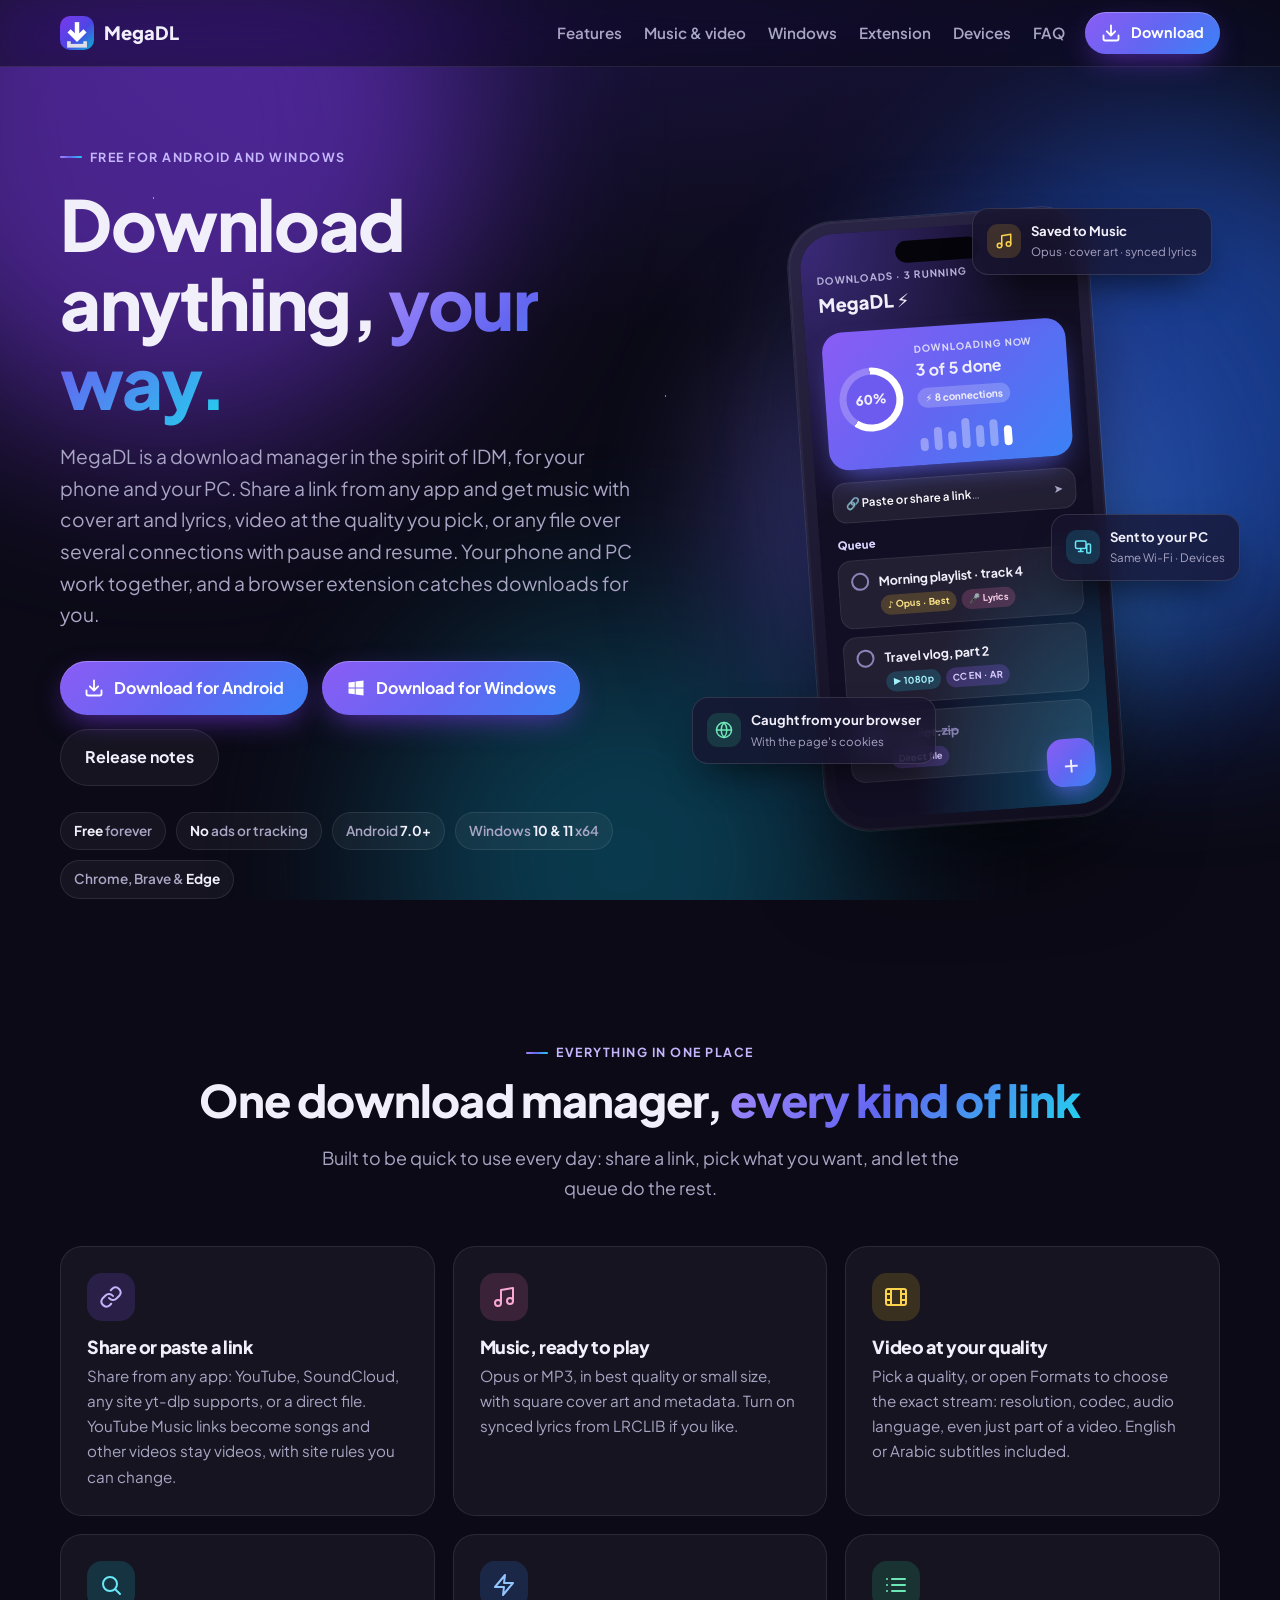
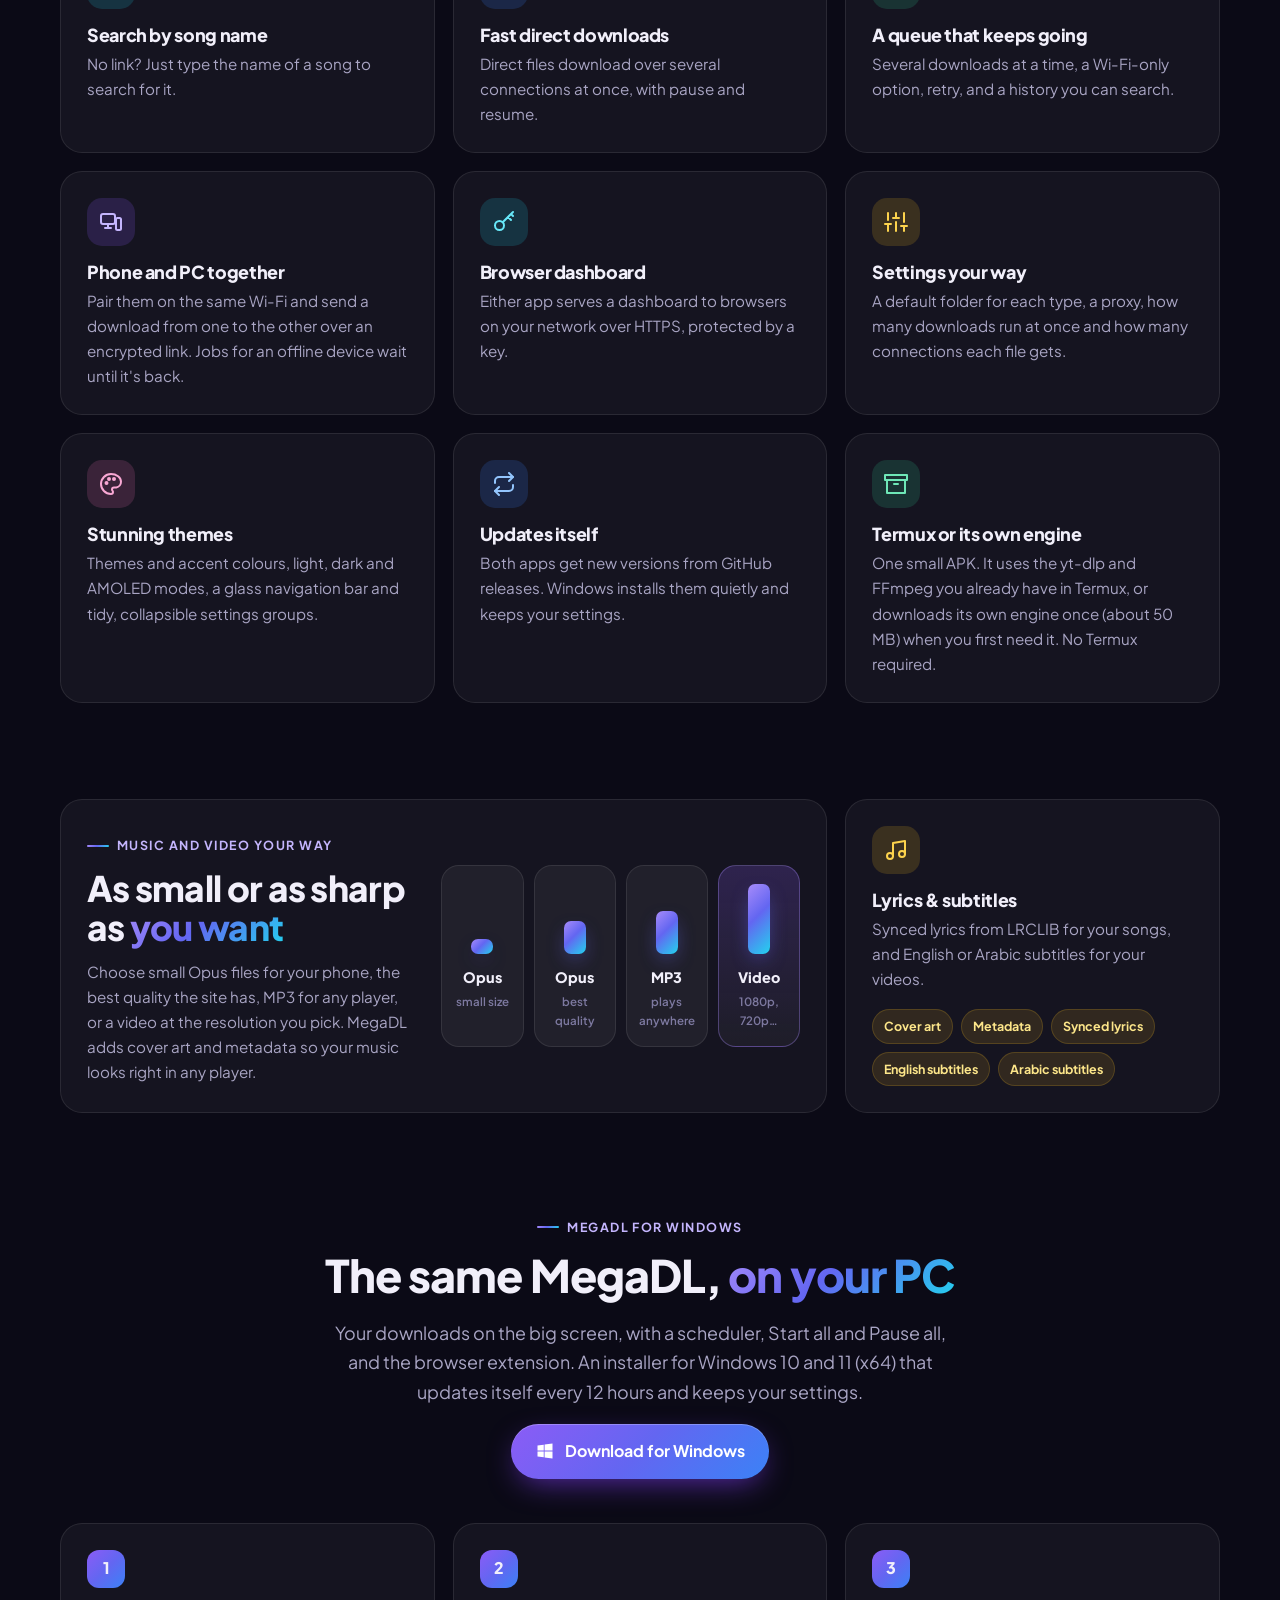
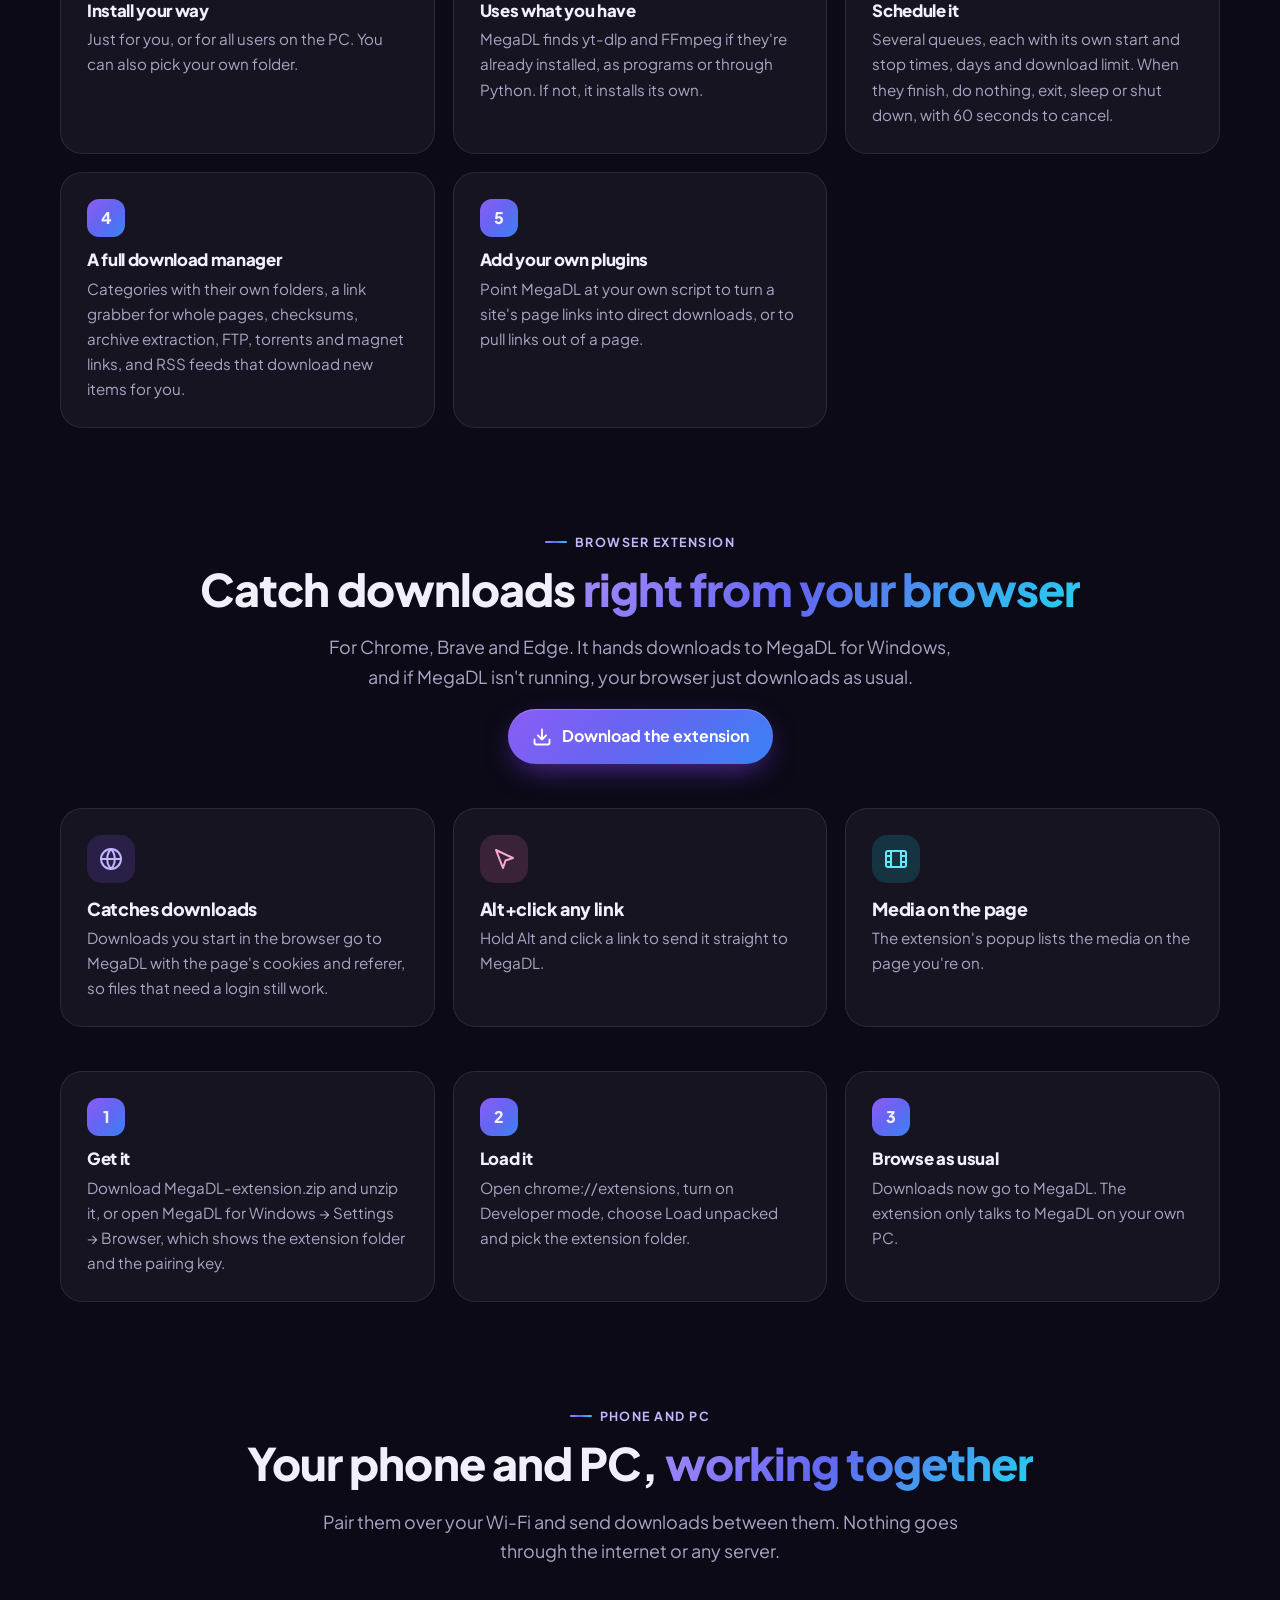
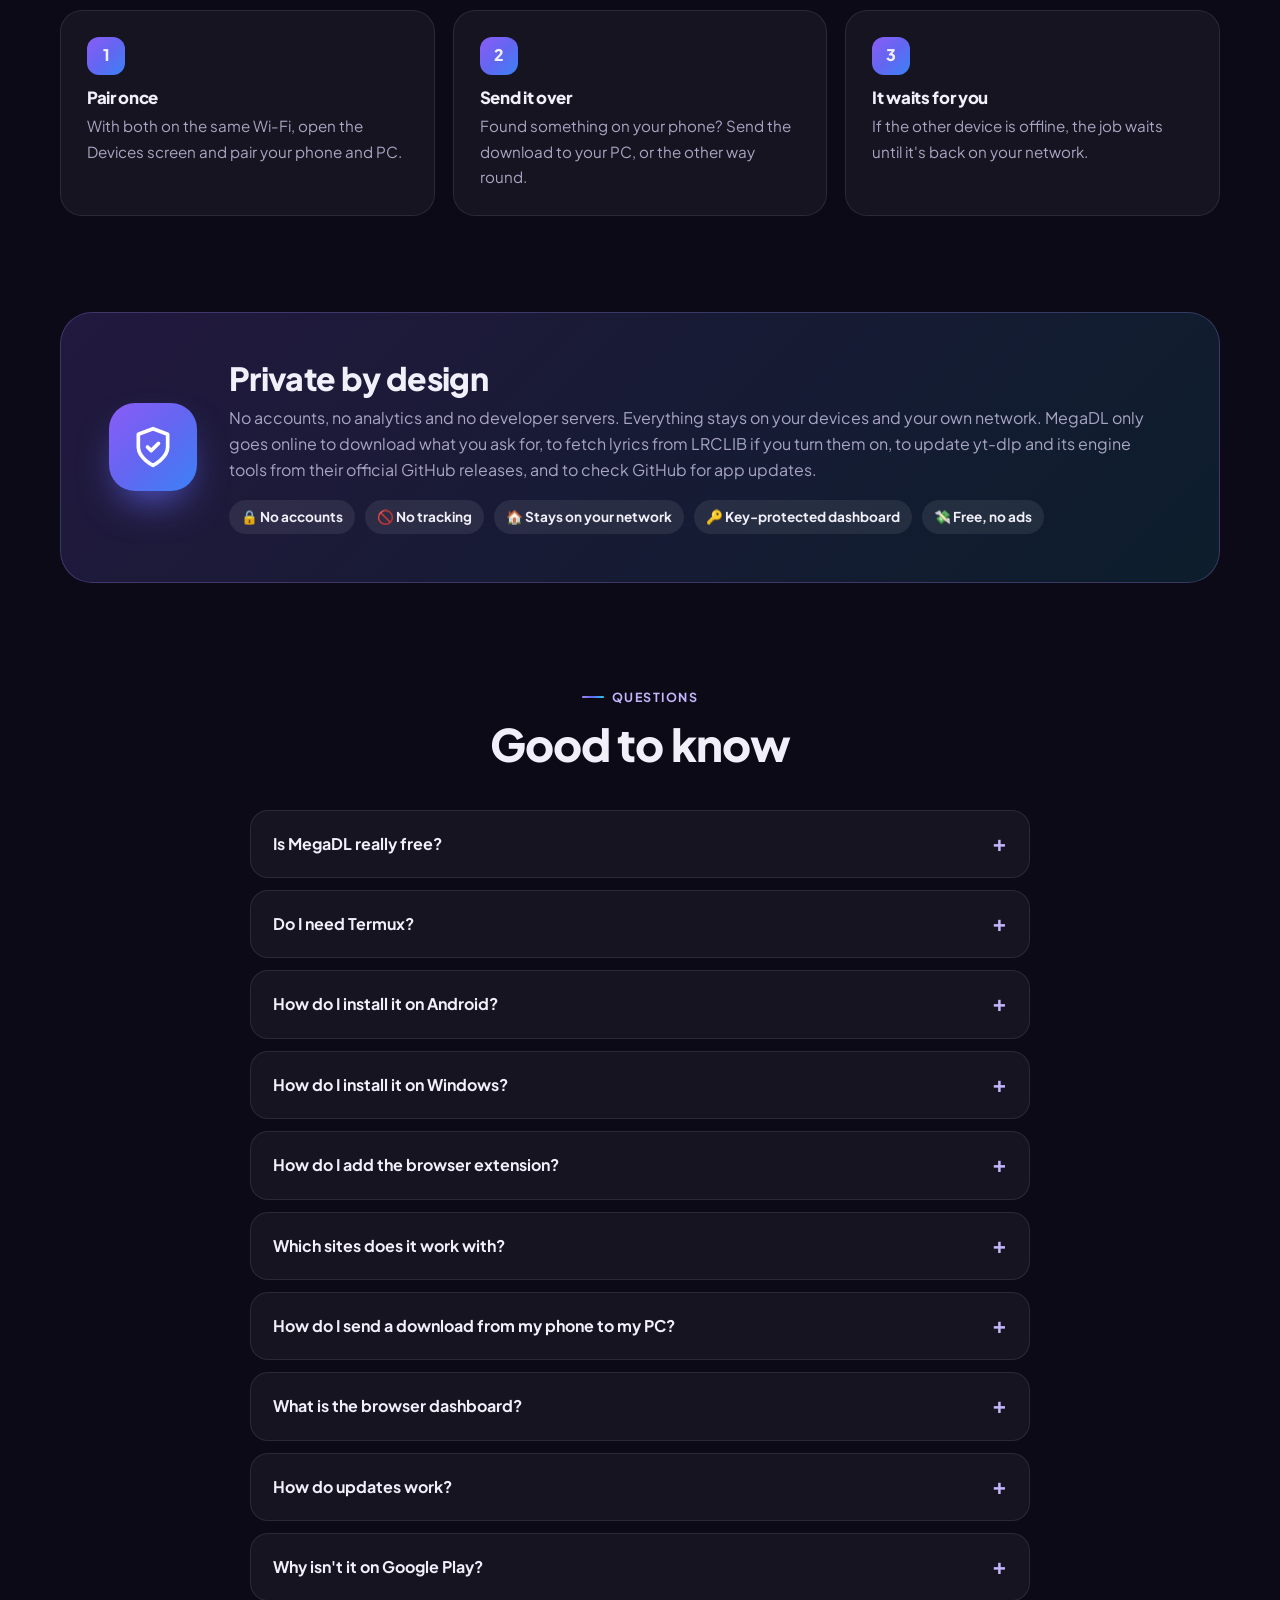
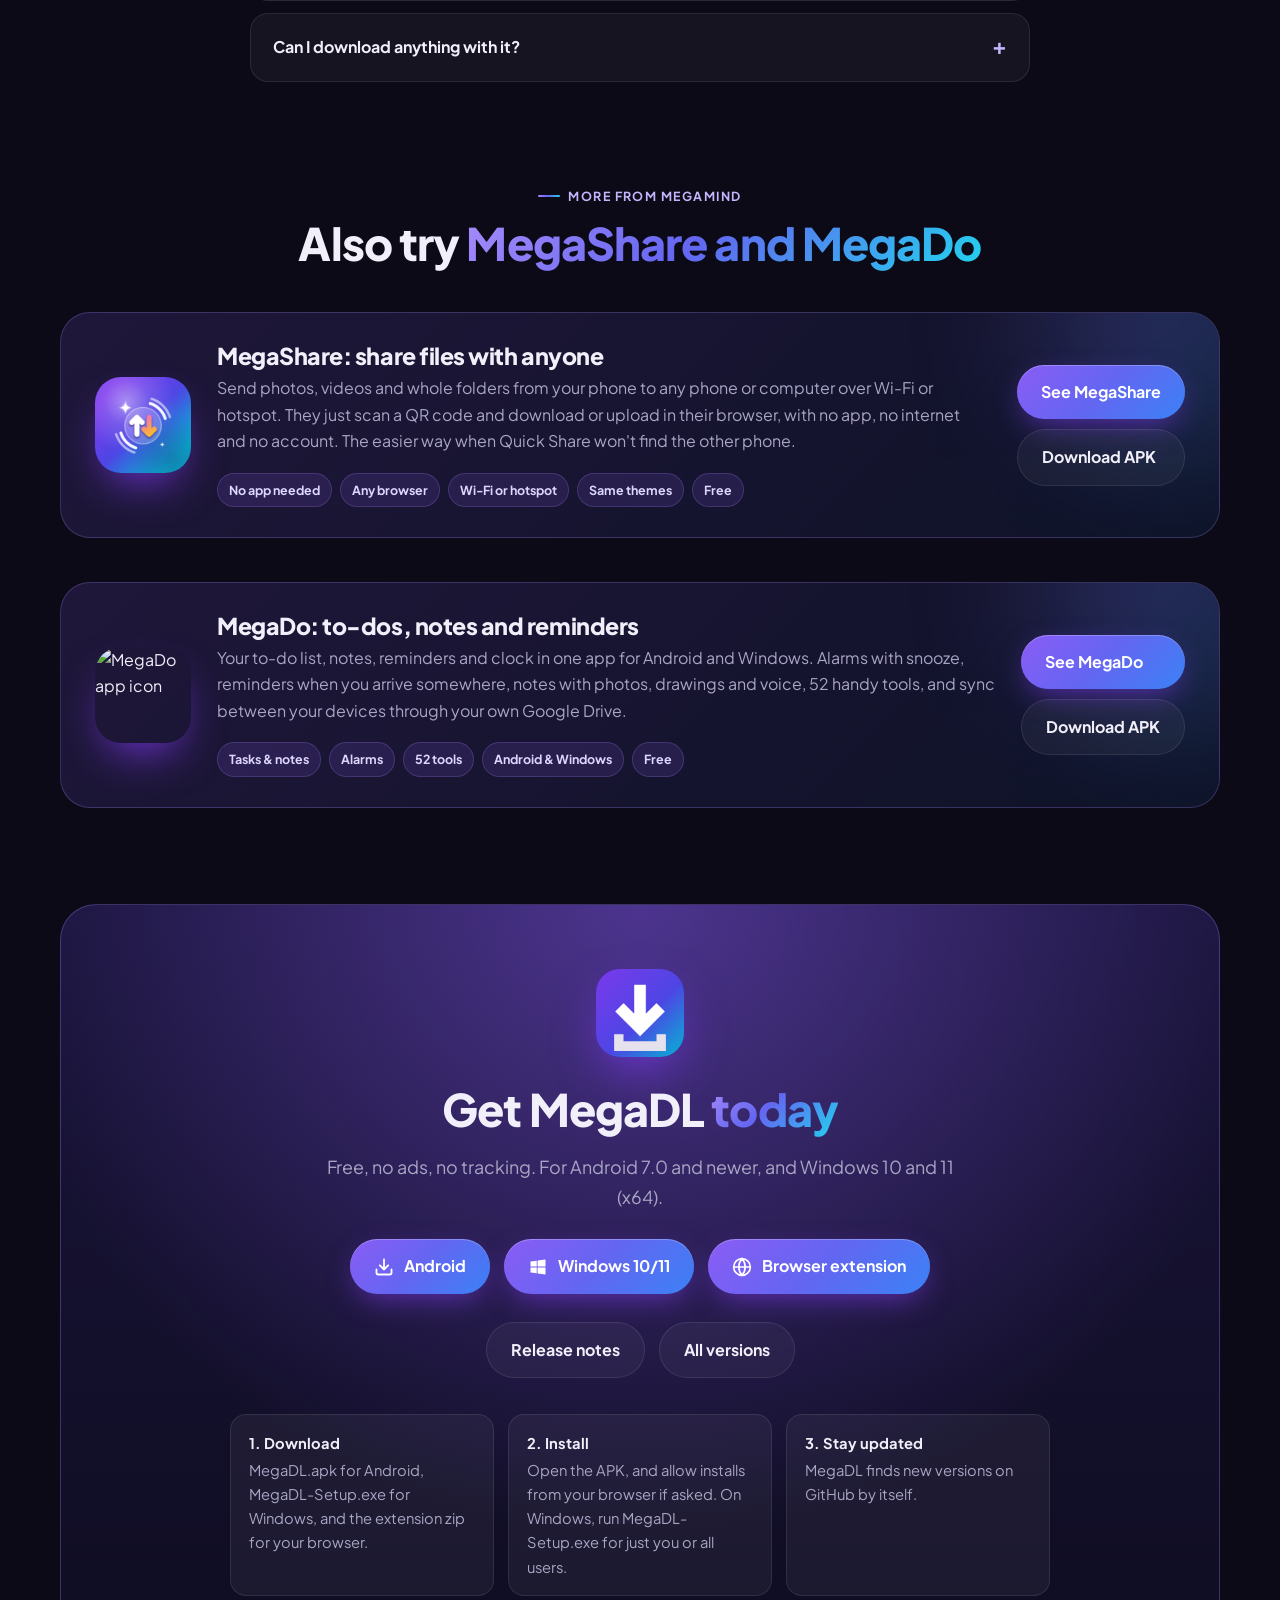
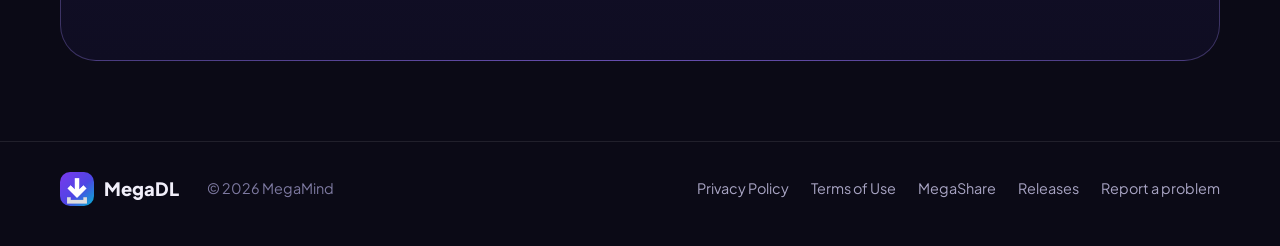
==== index.html @ 3e22478d "Website for MegaDL 1.0.0 Co-Authored-By: Claude Opus 5.5 <noreply@anthropic.com>" ====
<!doctype html>
<html lang="en">
<head>
<meta charset="utf-8">
<meta name="viewport" content="width=device-width, initial-scale=1">
<title>MegaDL: Download manager for Android and Windows, music, video and files (free)</title>
<meta name="description" content="MegaDL is a free IDM-style download manager for Android and Windows. Share or paste a link from YouTube, SoundCloud or any yt-dlp site: music as Opus or MP3 with cover art and synced lyrics, video at the quality you pick with subtitles, and direct files over several connections with pause and resume. Pair your phone and PC, and catch downloads from Chrome, Brave and Edge. Download the APK or the Windows installer.">
<meta name="keywords" content="MegaDL, download manager, IDM for Android, Android download manager, Windows download manager, yt-dlp app, YouTube downloader, SoundCloud downloader, music downloader, Opus, MP3, cover art, synced lyrics, LRCLIB, video downloader, subtitles, pause resume downloads, multi-connection download, browser extension, Chrome download manager, Brave, Edge, Termux, APK download">
<link rel="canonical" href="https://megamind2999.github.io/MegaDLAPK/">
<link rel="icon" href="icon.png">
<link rel="apple-touch-icon" href="icon.png">
<meta name="theme-color" content="#0b0a16">

<meta property="og:type" content="website">
<meta property="og:title" content="MegaDL: download manager for Android and Windows">
<meta property="og:description" content="Free download manager for Android and Windows: music with cover art and lyrics, video at your quality, fast direct files with pause and resume, phone and PC pairing, and a browser extension.">
<meta property="og:url" content="https://megamind2999.github.io/MegaDLAPK/">
<meta property="og:image" content="https://megamind2999.github.io/MegaDLAPK/icon.png">
<meta name="twitter:card" content="summary">

<!-- Lets Google show MegaDL as an app (name, OS, price, download) in search results. -->
<script type="application/ld+json">
{
  "@context": "https://schema.org",
  "@type": "SoftwareApplication",
  "name": "MegaDL",
  "description": "IDM-style download manager for Android and Windows: music as Opus or MP3 with cover art and synced lyrics, video at a chosen quality with subtitles, multi-connection direct downloads with pause and resume, phone and PC pairing on Wi-Fi, and a browser extension for Chrome, Brave and Edge.",
  "applicationCategory": "UtilitiesApplication",
  "operatingSystem": "Android 7.0 or later, Windows 10, Windows 11",
  "url": "https://megamind2999.github.io/MegaDLAPK/",
  "downloadUrl": "https://github.com/MegaMind2999/MegaDLAPK/releases/latest/download/MegaDL.apk",
  "installUrl": "https://github.com/MegaMind2999/MegaDLAPK/releases/latest",
  "image": "https://megamind2999.github.io/MegaDLAPK/icon.png",
  "offers": { "@type": "Offer", "price": "0", "priceCurrency": "USD" },
  "author": { "@type": "Person", "name": "MegaMind" }
}
</script>

<link rel="preconnect" href="https://fonts.googleapis.com">
<link rel="preconnect" href="https://fonts.gstatic.com" crossorigin>
<link href="https://fonts.googleapis.com/css2?family=Plus+Jakarta+Sans:wght@400;500;600;700;800&display=swap" rel="stylesheet">
<link rel="stylesheet" href="style.css">
<script>document.documentElement.classList.add('js')</script>
</head>
<body>
<div class="aurora" aria-hidden="true"><span></span><span></span><span></span></div>
<div class="stars" aria-hidden="true"></div>

<!-- Icon sprite -->
<svg width="0" height="0" style="position:absolute" aria-hidden="true">
  <defs>
    <g id="i-link" fill="none" stroke="currentColor" stroke-width="2" stroke-linecap="round" stroke-linejoin="round"><path d="M10 13a5 5 0 0 0 7.5.5l3-3a5 5 0 0 0-7-7l-1.7 1.7"/><path d="M14 11a5 5 0 0 0-7.5-.5l-3 3a5 5 0 0 0 7 7l1.7-1.7"/></g>
    <g id="i-music" fill="none" stroke="currentColor" stroke-width="2" stroke-linecap="round" stroke-linejoin="round"><path d="M9 18V5l12-2v13"/><circle cx="6" cy="18" r="3"/><circle cx="18" cy="16" r="3"/></g>
    <g id="i-film" fill="none" stroke="currentColor" stroke-width="2" stroke-linecap="round" stroke-linejoin="round"><rect x="2" y="4" width="20" height="16" rx="2"/><path d="M7 4v16M17 4v16M2 9h5M2 15h5M17 9h5M17 15h5"/></g>
    <g id="i-search" fill="none" stroke="currentColor" stroke-width="2" stroke-linecap="round" stroke-linejoin="round"><circle cx="11" cy="11" r="7"/><path d="M21 21l-4.3-4.3"/></g>
    <g id="i-zap" fill="none" stroke="currentColor" stroke-width="2" stroke-linecap="round" stroke-linejoin="round"><path d="M13 2 3 14h9l-1 8 10-12h-9z"/></g>
    <g id="i-list" fill="none" stroke="currentColor" stroke-width="2" stroke-linecap="round" stroke-linejoin="round"><path d="M8 6h13M8 12h13M8 18h13M3 6h.01M3 12h.01M3 18h.01"/></g>
    <g id="i-devices" fill="none" stroke="currentColor" stroke-width="2" stroke-linecap="round" stroke-linejoin="round"><rect x="2" y="4" width="14" height="10" rx="2"/><path d="M6 18h6M9 14v4"/><rect x="17" y="8" width="5" height="12" rx="1.5"/></g>
    <g id="i-globe" fill="none" stroke="currentColor" stroke-width="2" stroke-linecap="round" stroke-linejoin="round"><circle cx="12" cy="12" r="10"/><path d="M2 12h20M12 2a15 15 0 0 1 0 20M12 2a15 15 0 0 0 0 20"/></g>
    <g id="i-sliders" fill="none" stroke="currentColor" stroke-width="2" stroke-linecap="round" stroke-linejoin="round"><path d="M4 21v-7M4 10V3M12 21v-9M12 8V3M20 21v-5M20 12V3M1 14h6M9 8h6M17 16h6"/></g>
    <g id="i-palette" fill="none" stroke="currentColor" stroke-width="2" stroke-linecap="round" stroke-linejoin="round"><path d="M12 2a10 10 0 0 0 0 20c1.1 0 2-.9 2-2 0-.5-.2-1-.5-1.3-.3-.4-.5-.8-.5-1.3 0-1.1.9-2 2-2h2.3A5.7 5.7 0 0 0 22 9.7C22 5.4 17.5 2 12 2z"/><circle cx="7.5" cy="11" r="1"/><circle cx="10" cy="7" r="1"/><circle cx="15" cy="7" r="1"/></g>
    <g id="i-repeat" fill="none" stroke="currentColor" stroke-width="2" stroke-linecap="round" stroke-linejoin="round"><path d="M17 1l4 4-4 4"/><path d="M3 11V9a4 4 0 0 1 4-4h14"/><path d="M7 23l-4-4 4-4"/><path d="M21 13v2a4 4 0 0 1-4 4H3"/></g>
    <g id="i-box" fill="none" stroke="currentColor" stroke-width="2" stroke-linecap="round" stroke-linejoin="round"><path d="M21 8v13H3V8M1 3h22v5H1zM10 12h4"/></g>
    <g id="i-shield" fill="none" stroke="currentColor" stroke-width="2" stroke-linecap="round" stroke-linejoin="round"><path d="M12 22s8-4 8-10V5l-8-3-8 3v7c0 6 8 10 8 10z"/><path d="M9 12l2 2 4-4"/></g>
    <g id="i-cursor" fill="none" stroke="currentColor" stroke-width="2" stroke-linecap="round" stroke-linejoin="round"><path d="M4 3l7 18 2.5-7.5L21 11z"/></g>
    <g id="i-key" fill="none" stroke="currentColor" stroke-width="2" stroke-linecap="round" stroke-linejoin="round"><circle cx="7.5" cy="15.5" r="4.5"/><path d="M10.7 12.3 21 2M16 7l3 3M19 4l2 2"/></g>
    <g id="i-win" fill="currentColor"><path d="M3 5.5 10.5 4.4v7.1H3zM11.5 4.3 21 3v8.5h-9.5zM3 12.5h7.5v7.1L3 18.5zM11.5 12.5H21V21l-9.5-1.3z"/></g>
    <g id="i-down" fill="none" stroke="currentColor" stroke-width="2.2" stroke-linecap="round" stroke-linejoin="round"><path d="M21 15v4a2 2 0 0 1-2 2H5a2 2 0 0 1-2-2v-4M7 10l5 5 5-5M12 15V3"/></g>
  </defs>
</svg>

<header class="topbar">
  <div class="wrap">
    <a class="brand" href="./"><img src="icon.png" alt="" width="34" height="34">MegaDL</a>
    <nav class="links"><a href="#features">Features</a><a href="#media">Music &amp; video</a><a href="#windows">Windows</a><a href="#extension">Extension</a><a href="#devices">Devices</a><a href="#faq">FAQ</a></nav>
    <a class="btn" href="#download"><svg viewBox="0 0 24 24"><use href="#i-down"/></svg>Download</a>
  </div>
</header>

<main>
<div class="wrap">

  <section class="hero" aria-labelledby="title">
    <div>
      <span class="eyebrow">Free for Android and Windows</span>
      <h1 id="title">Download anything, <span class="grad-text">your way.</span></h1>
      <p class="lead">MegaDL is a download manager in the spirit of IDM, for your phone and your PC. Share a link from any app and get music with cover art and lyrics, video at the quality you pick, or any file over several connections with pause and resume. Your phone and PC work together, and a browser extension catches downloads for you.</p>
      <div class="actions">
        <a class="btn" href="https://github.com/MegaMind2999/MegaDLAPK/releases/latest/download/MegaDL.apk"><svg viewBox="0 0 24 24"><use href="#i-down"/></svg>Download for Android</a>
        <a class="btn" href="https://github.com/MegaMind2999/MegaDLAPK/releases/latest/download/MegaDL-Setup.exe"><svg viewBox="0 0 24 24"><use href="#i-win"/></svg>Download for Windows</a>
        <a class="btn ghost" href="https://github.com/MegaMind2999/MegaDLAPK/releases/latest">Release notes</a>
      </div>
      <div class="pills">
        <span class="pill"><b>Free</b> forever</span>
        <span class="pill"><b>No</b> ads or tracking</span>
        <span class="pill">Android <b>7.0+</b></span>
        <span class="pill">Windows <b>10 &amp; 11</b> x64</span>
        <span class="pill">Chrome, Brave &amp; <b>Edge</b></span>
      </div>
    </div>

    <div class="stage" aria-hidden="true">
      <div class="glow"></div>
      <div class="phone">
        <div class="screen">
          <div class="notch"></div>
          <div class="app-date">Downloads · 3 running</div>
          <div class="app-hello">MegaDL ⚡</div>
          <div class="hero-card">
            <div class="ring"></div>
            <div>
              <small>Downloading now</small>
              <strong>3 of 5 done</strong><br>
              <span class="streak">⚡ 8 connections</span>
              <div class="bars"><i style="height:40%"></i><i style="height:70%"></i><i style="height:55%"></i><i style="height:90%"></i><i style="height:65%"></i><i style="height:80%"></i><i class="on" style="height:60%"></i></div>
            </div>
          </div>
          <div class="quick"><span>🔗 <b>Paste or share a link</b>…</span><span>➤</span></div>
          <div class="section-label">Queue</div>
          <div class="task">
            <div class="check"></div>
            <div><p>Morning playlist · track 4</p><div class="chips"><span class="chip a">♪ Opus · Best</span><span class="chip r">🎤 Lyrics</span></div></div>
          </div>
          <div class="task">
            <div class="check"></div>
            <div><p>Travel vlog, part 2</p><div class="chips"><span class="chip l">▶ 1080p</span><span class="chip">CC EN · AR</span></div></div>
          </div>
          <div class="task done">
            <div class="check done"></div>
            <div><p>installer.zip</p><div class="chips"><span class="chip">Direct file</span></div></div>
          </div>
          <div class="fab">+</div>
        </div>
      </div>
      <div class="float-card fc-1"><div class="ico i-amber"><svg viewBox="0 0 24 24"><use href="#i-music"/></svg></div><div><b>Saved to Music</b><span>Opus · cover art · synced lyrics</span></div></div>
      <div class="float-card fc-2"><div class="ico i-cyan"><svg viewBox="0 0 24 24"><use href="#i-devices"/></svg></div><div><b>Sent to your PC</b><span>Same Wi-Fi · Devices</span></div></div>
      <div class="float-card fc-3"><div class="ico i-green"><svg viewBox="0 0 24 24"><use href="#i-globe"/></svg></div><div><b>Caught from your browser</b><span>With the page's cookies</span></div></div>
    </div>
  </section>

  <section id="features" class="center reveal">
    <span class="eyebrow">Everything in one place</span>
    <h2>One download manager, <span class="grad-text">every kind of link</span></h2>
    <p class="lead">Built to be quick to use every day: share a link, pick what you want, and let the queue do the rest.</p>
  </section>
  <div class="features">
    <div class="feature reveal"><div class="ico i-violet"><svg viewBox="0 0 24 24"><use href="#i-link"/></svg></div><h3>Share or paste a link</h3><p>Share from any app: YouTube, SoundCloud, any site yt-dlp supports, or a direct file. YouTube Music links become songs and other videos stay videos, with site rules you can change.</p></div>
    <div class="feature reveal"><div class="ico i-pink"><svg viewBox="0 0 24 24"><use href="#i-music"/></svg></div><h3>Music, ready to play</h3><p>Opus or MP3, in best quality or small size, with square cover art and metadata. Turn on synced lyrics from LRCLIB if you like.</p></div>
    <div class="feature reveal"><div class="ico i-amber"><svg viewBox="0 0 24 24"><use href="#i-film"/></svg></div><h3>Video at your quality</h3><p>Pick a quality, or open Formats to choose the exact stream: resolution, codec, audio language, even just part of a video. English or Arabic subtitles included.</p></div>
    <div class="feature reveal"><div class="ico i-cyan"><svg viewBox="0 0 24 24"><use href="#i-search"/></svg></div><h3>Search by song name</h3><p>No link? Just type the name of a song to search for it.</p></div>
    <div class="feature reveal"><div class="ico i-blue"><svg viewBox="0 0 24 24"><use href="#i-zap"/></svg></div><h3>Fast direct downloads</h3><p>Direct files download over several connections at once, with pause and resume.</p></div>
    <div class="feature reveal"><div class="ico i-green"><svg viewBox="0 0 24 24"><use href="#i-list"/></svg></div><h3>A queue that keeps going</h3><p>Several downloads at a time, a Wi-Fi-only option, retry, and a history you can search.</p></div>
    <div class="feature reveal"><div class="ico i-violet"><svg viewBox="0 0 24 24"><use href="#i-devices"/></svg></div><h3>Phone and PC together</h3><p>Pair them on the same Wi-Fi and send a download from one to the other over an encrypted link. Jobs for an offline device wait until it's back.</p></div>
    <div class="feature reveal"><div class="ico i-cyan"><svg viewBox="0 0 24 24"><use href="#i-key"/></svg></div><h3>Browser dashboard</h3><p>Either app serves a dashboard to browsers on your network over HTTPS, protected by a key.</p></div>
    <div class="feature reveal"><div class="ico i-amber"><svg viewBox="0 0 24 24"><use href="#i-sliders"/></svg></div><h3>Settings your way</h3><p>A default folder for each type, a proxy, how many downloads run at once and how many connections each file gets.</p></div>
    <div class="feature reveal"><div class="ico i-pink"><svg viewBox="0 0 24 24"><use href="#i-palette"/></svg></div><h3>Stunning themes</h3><p>Themes and accent colours, light, dark and AMOLED modes, a glass navigation bar and tidy, collapsible settings groups.</p></div>
    <div class="feature reveal"><div class="ico i-blue"><svg viewBox="0 0 24 24"><use href="#i-repeat"/></svg></div><h3>Updates itself</h3><p>Both apps get new versions from GitHub releases. Windows installs them quietly and keeps your settings.</p></div>
    <div class="feature reveal"><div class="ico i-green"><svg viewBox="0 0 24 24"><use href="#i-box"/></svg></div><h3>Termux or its own engine</h3><p>One small APK. It uses the yt-dlp and FFmpeg you already have in Termux, or downloads its own engine once (about 50 MB) when you first need it. No Termux required.</p></div>
  </div>

  <section id="media" class="reveal">
    <div class="features" style="margin-top:0">
      <div class="feature big">
        <div>
          <span class="eyebrow">Music and video your way</span>
          <h2 style="font-size:clamp(1.6rem,3vw,2.2rem)">As small or as sharp as <span class="grad-text">you want</span></h2>
          <p style="margin-top:12px">Choose small Opus files for your phone, the best quality the site has, MP3 for any player, or a video at the resolution you pick. MegaDL adds cover art and metadata so your music looks right in any player.</p>
        </div>
        <div class="levels">
          <div class="level"><div class="meter"><i style="height:22%"></i></div>Opus<span>small size</span></div>
          <div class="level"><div class="meter"><i style="height:48%"></i></div>Opus<span>best quality</span></div>
          <div class="level"><div class="meter"><i style="height:62%"></i></div>MP3<span>plays anywhere</span></div>
          <div class="level hot"><div class="meter"><i style="height:100%"></i></div>Video<span>1080p, 720p…</span></div>
        </div>
      </div>
      <div class="feature"><div class="ico i-amber"><svg viewBox="0 0 24 24"><use href="#i-music"/></svg></div><h3>Lyrics &amp; subtitles</h3><p>Synced lyrics from LRCLIB for your songs, and English or Arabic subtitles for your videos.</p>
        <div class="tags"><span>Cover art</span><span>Metadata</span><span>Synced lyrics</span><span>English subtitles</span><span>Arabic subtitles</span></div></div>
    </div>
  </section>

  <section id="windows" class="center reveal">
    <span class="eyebrow">MegaDL for Windows</span>
    <h2>The same MegaDL, <span class="grad-text">on your PC</span></h2>
    <p class="lead">Your downloads on the big screen, with a scheduler, Start all and Pause all, and the browser extension. An installer for Windows 10 and 11 (x64) that updates itself every 12 hours and keeps your settings.</p>
    <div class="actions" style="justify-content:center">
      <a class="btn" href="https://github.com/MegaMind2999/MegaDLAPK/releases/latest/download/MegaDL-Setup.exe"><svg viewBox="0 0 24 24"><use href="#i-win"/></svg>Download for Windows</a>
    </div>
  </section>
  <div class="steps">
    <div class="step reveal"><h3>Install your way</h3><p>Just for you, or for all users on the PC. You can also pick your own folder.</p></div>
    <div class="step reveal"><h3>Uses what you have</h3><p>MegaDL finds yt-dlp and FFmpeg if they're already installed, as programs or through Python. If not, it installs its own.</p></div>
    <div class="step reveal"><h3>Schedule it</h3><p>Several queues, each with its own start and stop times, days and download limit. When they finish, do nothing, exit, sleep or shut down, with 60 seconds to cancel.</p></div>
    <div class="step reveal"><h3>A full download manager</h3><p>Categories with their own folders, a link grabber for whole pages, checksums, archive extraction, FTP, torrents and magnet links, and RSS feeds that download new items for you.</p></div>
    <div class="step reveal"><h3>Add your own plugins</h3><p>Point MegaDL at your own script to turn a site's page links into direct downloads, or to pull links out of a page.</p></div>
  </div>

  <section id="extension" class="center reveal">
    <span class="eyebrow">Browser extension</span>
    <h2>Catch downloads <span class="grad-text">right from your browser</span></h2>
    <p class="lead">For Chrome, Brave and Edge. It hands downloads to MegaDL for Windows, and if MegaDL isn't running, your browser just downloads as usual.</p>
    <div class="actions" style="justify-content:center">
      <a class="btn" href="https://github.com/MegaMind2999/MegaDLAPK/releases/latest/download/MegaDL-extension.zip"><svg viewBox="0 0 24 24"><use href="#i-down"/></svg>Download the extension</a>
    </div>
  </section>
  <div class="features">
    <div class="feature reveal"><div class="ico i-violet"><svg viewBox="0 0 24 24"><use href="#i-globe"/></svg></div><h3>Catches downloads</h3><p>Downloads you start in the browser go to MegaDL with the page's cookies and referer, so files that need a login still work.</p></div>
    <div class="feature reveal"><div class="ico i-pink"><svg viewBox="0 0 24 24"><use href="#i-cursor"/></svg></div><h3>Alt+click any link</h3><p>Hold Alt and click a link to send it straight to MegaDL.</p></div>
    <div class="feature reveal"><div class="ico i-cyan"><svg viewBox="0 0 24 24"><use href="#i-film"/></svg></div><h3>Media on the page</h3><p>The extension's popup lists the media on the page you're on.</p></div>
  </div>
  <div class="steps">
    <div class="step reveal"><h3>Get it</h3><p>Download MegaDL-extension.zip and unzip it, or open MegaDL for Windows → Settings → Browser, which shows the extension folder and the pairing key.</p></div>
    <div class="step reveal"><h3>Load it</h3><p>Open chrome://extensions, turn on Developer mode, choose Load unpacked and pick the extension folder.</p></div>
    <div class="step reveal"><h3>Browse as usual</h3><p>Downloads now go to MegaDL. The extension only talks to MegaDL on your own PC.</p></div>
  </div>

  <section id="devices" class="center reveal">
    <span class="eyebrow">Phone and PC</span>
    <h2>Your phone and PC, <span class="grad-text">working together</span></h2>
    <p class="lead">Pair them over your Wi-Fi and send downloads between them. Nothing goes through the internet or any server.</p>
  </section>
  <div class="steps">
    <div class="step reveal"><h3>Pair once</h3><p>With both on the same Wi-Fi, open the Devices screen and pair your phone and PC.</p></div>
    <div class="step reveal"><h3>Send it over</h3><p>Found something on your phone? Send the download to your PC, or the other way round.</p></div>
    <div class="step reveal"><h3>It waits for you</h3><p>If the other device is offline, the job waits until it's back on your network.</p></div>
  </div>

  <div class="band reveal">
    <div class="shield"><svg viewBox="0 0 24 24"><use href="#i-shield"/></svg></div>
    <div>
      <h2>Private by design</h2>
      <p>No accounts, no analytics and no developer servers. Everything stays on your devices and your own network. MegaDL only goes online to download what you ask for, to fetch lyrics from LRCLIB if you turn them on, to update yt-dlp and its engine tools from their official GitHub releases, and to check GitHub for app updates.</p>
      <ul><li>🔒 No accounts</li><li>🚫 No tracking</li><li>🏠 Stays on your network</li><li>🔑 Key-protected dashboard</li><li>💸 Free, no ads</li></ul>
    </div>
  </div>


  <section id="faq" class="center reveal">
    <span class="eyebrow">Questions</span>
    <h2>Good to know</h2>
  </section>
  <div class="faq">
    <details><summary>Is MegaDL really free?</summary><p>Yes. It's free, with no ads and no tracking.</p></details>
    <details><summary>Do I need Termux?</summary><p>No. If you already have yt-dlp and FFmpeg in Termux, MegaDL can use them. Otherwise it downloads its own engine (Python, yt-dlp and FFmpeg, about 50 MB) once, from Settings → Engine or automatically with your first music or video download. Direct file downloads need neither.</p></details>
    <details><summary>How do I install it on Android?</summary><p>Download the APK on your phone and open it. If Android asks, allow installing apps from your browser or file manager. If you use Termux, MegaDL also asks for permission to run commands in it.</p></details>
    <details><summary>How do I install it on Windows?</summary><p><a href="https://github.com/MegaMind2999/MegaDLAPK/releases/latest/download/MegaDL-Setup.exe">Download MegaDL-Setup.exe</a> (Windows 10 and 11, x64) and run it. You can install it just for you or for all users, and choose the folder. MegaDL uses the yt-dlp and FFmpeg you already have (as programs or through Python), or installs its own.</p></details>
    <details><summary>How do I add the browser extension?</summary><p>Download <a href="https://github.com/MegaMind2999/MegaDLAPK/releases/latest/download/MegaDL-extension.zip">MegaDL-extension.zip</a> and unzip it, or open MegaDL for Windows → Settings → Browser, which shows the extension folder and the pairing key. Then open chrome://extensions in Chrome, Brave or Edge, turn on Developer mode, choose Load unpacked and pick the folder. If MegaDL isn't running, your browser downloads files normally.</p></details>
    <details><summary>Which sites does it work with?</summary><p>YouTube, SoundCloud and any other site yt-dlp supports, plus direct links to any file. You can also type a song name to search for it.</p></details>
    <details><summary>How do I send a download from my phone to my PC?</summary><p>Put both on the same Wi-Fi and pair them from the Devices screen. After that you can send a download from either device to the other. If the other device is offline, the job waits until it's back on your network.</p></details>
    <details><summary>What is the browser dashboard?</summary><p>MegaDL for Android and for Windows can each serve a dashboard that other devices on your network open in a browser. It's protected by a key, so only people you give the key to can use it.</p></details>
    <details><summary>How do updates work?</summary><p>On Android, MegaDL checks GitHub for a new version once a day; you'll find it in Settings → Updates. On Windows it checks every 12 hours, installs updates quietly and keeps your settings.</p></details>
    <details><summary>Why isn't it on Google Play?</summary><p>MegaDL is published directly as an APK on this site and its GitHub releases page.</p></details>
    <details><summary>Can I download anything with it?</summary><p>MegaDL is a tool, like your browser. You're responsible for downloading only content you have the right to download. See the <a href="terms.html">Terms of Use</a>.</p></details>
  </div>

  <section id="more" class="center reveal">
    <span class="eyebrow">More from MegaMind</span>
    <h2>Also try <span class="grad-text">MegaShare and MegaDo</span></h2>
  </section>
  <div class="promo reveal">
    <img src="megashare.png" alt="MegaShare app icon" width="96" height="96">
    <div>
      <h3>MegaShare: share files with anyone</h3>
      <p>Send photos, videos and whole folders from your phone to any phone or computer over Wi-Fi or hotspot. They just scan a QR code and download or upload in their browser, with no app, no internet and no account. The easier way when Quick Share won't find the other phone.</p>
      <div class="tags"><span>No app needed</span><span>Any browser</span><span>Wi-Fi or hotspot</span><span>Same themes</span><span>Free</span></div>
    </div>
    <div class="actions">
      <a class="btn" href="https://megamind2999.github.io/MegaShareApk/">See MegaShare</a>
      <a class="btn ghost" href="https://github.com/MegaMind2999/MegaShareApk/releases/latest/download/MegaShare.apk">Download APK</a>
    </div>
  </div>
  <div class="promo reveal">
    <img src="https://megamind2999.github.io/MegaDoApk/icon.png" alt="MegaDo app icon" width="96" height="96">
    <div>
      <h3>MegaDo: to-dos, notes and reminders</h3>
      <p>Your to-do list, notes, reminders and clock in one app for Android and Windows. Alarms with snooze, reminders when you arrive somewhere, notes with photos, drawings and voice, 52 handy tools, and sync between your devices through your own Google Drive.</p>
      <div class="tags"><span>Tasks &amp; notes</span><span>Alarms</span><span>52 tools</span><span>Android &amp; Windows</span><span>Free</span></div>
    </div>
    <div class="actions">
      <a class="btn" href="https://megamind2999.github.io/MegaDoApk/">See MegaDo</a>
      <a class="btn ghost" href="https://github.com/MegaMind2999/MegaDoApk/releases/latest/download/MegaDo.apk">Download APK</a>
    </div>
  </div>

  <section id="download" class="cta reveal">
    <img src="icon.png" alt="MegaDL app icon" width="88" height="88">
    <h2>Get MegaDL <span class="grad-text">today</span></h2>
    <p class="lead" style="margin-inline:auto">Free, no ads, no tracking. For Android 7.0 and newer, and Windows 10 and 11 (x64).</p>
    <div class="actions">
      <a class="btn" href="https://github.com/MegaMind2999/MegaDLAPK/releases/latest/download/MegaDL.apk"><svg viewBox="0 0 24 24"><use href="#i-down"/></svg>Android</a>
      <a class="btn" href="https://github.com/MegaMind2999/MegaDLAPK/releases/latest/download/MegaDL-Setup.exe"><svg viewBox="0 0 24 24"><use href="#i-win"/></svg>Windows 10/11</a>
      <a class="btn" href="https://github.com/MegaMind2999/MegaDLAPK/releases/latest/download/MegaDL-extension.zip"><svg viewBox="0 0 24 24"><use href="#i-globe"/></svg>Browser extension</a>
    </div>
    <div class="actions">
      <a class="btn ghost" href="https://github.com/MegaMind2999/MegaDLAPK/releases/latest">Release notes</a>
      <a class="btn ghost" href="https://github.com/MegaMind2999/MegaDLAPK/releases">All versions</a>
    </div>
    <div class="install">
      <div><b>1. Download</b>MegaDL.apk for Android, MegaDL-Setup.exe for Windows, and the extension zip for your browser.</div>
      <div><b>2. Install</b>Open the APK, and allow installs from your browser if asked. On Windows, run MegaDL-Setup.exe for just you or all users.</div>
      <div><b>3. Stay updated</b>MegaDL finds new versions on GitHub by itself.</div>
    </div>
  </section>

</div>
</main>

<footer>
  <div class="wrap">
    <a class="brand" href="./"><img src="icon.png" alt="" width="28" height="28">MegaDL</a>
    <span>© 2026 MegaMind</span>
    <nav>
      <a href="privacy.html">Privacy Policy</a>
      <a href="terms.html">Terms of Use</a>
      <a href="https://megamind2999.github.io/MegaShareApk/">MegaShare</a>
      <a href="https://github.com/MegaMind2999/MegaDLAPK/releases">Releases</a>
      <a href="https://github.com/MegaMind2999/MegaDLAPK/issues">Report a problem</a>
    </nav>
  </div>
</footer>

<script>
  // Fade sections in as they scroll into view.
  (function () {
    var els = document.querySelectorAll('.reveal');
    if (!('IntersectionObserver' in window)) { els.forEach(function (e) { e.classList.add('in'); }); return; }
    var io = new IntersectionObserver(function (entries) {
      entries.forEach(function (e) { if (e.isIntersecting) { e.target.classList.add('in'); io.unobserve(e.target); } });
    }, { threshold: 0.12 });
    els.forEach(function (e) { io.observe(e); });
  })();
</script>
</body>
</html>
---- style.css ----
/* MegaDL site: dark aurora theme matching the app icon (violet → indigo → ocean). */
:root {
  --bg: #0b0a16;
  --bg-2: #120f24;
  --fg: #f1effa;
  --muted: #a9a5c4;
  --soft: #7d79a0;
  --line: rgba(255, 255, 255, .09);
  --glass: rgba(255, 255, 255, .045);
  --glass-2: rgba(255, 255, 255, .08);
  --violet: #8b5cf6;
  --indigo: #6366f1;
  --blue: #3b82f6;
  --cyan: #22d3ee;
  --pink: #f472b6;
  --amber: #fbbf24;
  --green: #34d399;
  --grad: linear-gradient(135deg, #a78bfa 0%, #6366f1 45%, #22d3ee 100%);
  --grad-btn: linear-gradient(135deg, #8b5cf6 0%, #6366f1 50%, #3b82f6 100%);
  --radius: 22px;
  --font: "Plus Jakarta Sans", system-ui, -apple-system, "Segoe UI", Roboto, sans-serif;
}

* { box-sizing: border-box; }
html { scroll-behavior: smooth; }
body {
  margin: 0;
  background: var(--bg);
  color: var(--fg);
  font: 16px/1.65 var(--font);
  -webkit-font-smoothing: antialiased;
  overflow-x: hidden;
}
a { color: #c4b5fd; text-decoration: none; }
a:hover { color: #fff; }
img { max-width: 100%; }

/* ── Aurora backdrop ── */
.aurora { position: fixed; inset: 0; z-index: -1; overflow: hidden; background:
  radial-gradient(1200px 700px at 50% -10%, #1d1546 0%, transparent 60%), var(--bg); }
.aurora span { position: absolute; border-radius: 50%; filter: blur(90px); opacity: .55; animation: drift 22s ease-in-out infinite alternate; }
.aurora span:nth-child(1) { width: 620px; height: 620px; background: #7c3aed; top: -180px; left: -140px; }
.aurora span:nth-child(2) { width: 560px; height: 560px; background: #2563eb; top: 120px; right: -180px; animation-duration: 26s; animation-delay: -6s; }
.aurora span:nth-child(3) { width: 480px; height: 480px; background: #0891b2; bottom: -200px; left: 30%; opacity: .35; animation-duration: 30s; animation-delay: -12s; }
.stars { position: fixed; inset: 0; z-index: -1; pointer-events: none; opacity: .5;
  background-image:
    radial-gradient(1.5px 1.5px at 12% 22%, #fff 50%, transparent 51%),
    radial-gradient(1px 1px at 68% 14%, #fff 50%, transparent 51%),
    radial-gradient(1.2px 1.2px at 84% 62%, #fff 50%, transparent 51%),
    radial-gradient(1px 1px at 32% 78%, #fff 50%, transparent 51%),
    radial-gradient(1.4px 1.4px at 52% 44%, #fff 50%, transparent 51%),
    radial-gradient(1px 1px at 92% 30%, #fff 50%, transparent 51%),
    radial-gradient(1px 1px at 6% 66%, #fff 50%, transparent 51%);
}
@keyframes drift { to { transform: translate(80px, 60px) scale(1.15); } }

/* ── Layout ── */
.wrap { width: min(1160px, 100% - 32px); margin-inline: auto; }
section { padding: 96px 0 0; }
.eyebrow { display: inline-flex; align-items: center; gap: 8px; font-size: .78rem; font-weight: 700; letter-spacing: .12em;
  text-transform: uppercase; color: #c4b5fd; }
.eyebrow::before { content: ""; width: 22px; height: 2px; border-radius: 2px; background: var(--grad); }
h1, h2, h3 { line-height: 1.12; letter-spacing: -.02em; margin: 0; }
h2 { font-size: clamp(1.9rem, 4vw, 2.8rem); font-weight: 800; margin-top: 12px; }
.lead { color: var(--muted); font-size: 1.12rem; max-width: 640px; }
.grad-text { background: var(--grad); -webkit-background-clip: text; background-clip: text; color: transparent; }
.center { text-align: center; }
.center .lead { margin-inline: auto; }

/* ── Top bar ── */
.topbar { position: sticky; top: 0; z-index: 10; backdrop-filter: blur(16px) saturate(140%); -webkit-backdrop-filter: blur(16px) saturate(140%);
  background: rgba(11, 10, 22, .55); border-bottom: 1px solid var(--line); }
.topbar .wrap { display: flex; align-items: center; gap: 20px; height: 66px; }
.brand { display: flex; align-items: center; gap: 10px; font-weight: 800; font-size: 1.15rem; color: var(--fg); }
.brand img { width: 34px; height: 34px; border-radius: 10px; }
.links { display: flex; gap: 22px; margin-left: auto; font-weight: 600; font-size: .95rem; }
.links a { color: var(--muted); }
.links a:hover { color: var(--fg); }
.topbar .btn { padding: 9px 16px; font-size: .9rem; }
@media (max-width: 760px) { .links { display: none; } .topbar .btn { margin-left: auto; } }

/* ── Buttons ── */
.btn { display: inline-flex; align-items: center; gap: 10px; padding: 14px 24px; border-radius: 999px; font-weight: 700;
  color: #fff; background: var(--grad-btn); box-shadow: 0 10px 30px -8px rgba(124, 58, 237, .7), inset 0 1px 0 rgba(255,255,255,.25);
  transition: transform .2s ease, box-shadow .2s ease; }
.btn:hover { color: #fff; transform: translateY(-2px); box-shadow: 0 16px 40px -8px rgba(124, 58, 237, .85), inset 0 1px 0 rgba(255,255,255,.25); }
.btn svg { width: 20px; height: 20px; }
.btn.ghost { background: var(--glass); border: 1px solid var(--line); box-shadow: none; color: var(--fg); }
.btn.ghost:hover { background: var(--glass-2); }

/* ── Hero ── */
.hero { padding: 72px 0 40px; display: grid; grid-template-columns: 1.05fr .95fr; gap: 48px; align-items: center; }
.hero h1 { font-size: clamp(2.6rem, 6vw, 4.4rem); font-weight: 800; margin: 18px 0 18px; }
.hero .lead { font-size: 1.2rem; }
.hero .actions { display: flex; gap: 14px; flex-wrap: wrap; margin-top: 30px; }
.pills { display: flex; flex-wrap: wrap; gap: 10px; margin-top: 26px; }
.pill { font-size: .85rem; font-weight: 600; color: var(--muted); padding: 7px 13px; border-radius: 999px; background: var(--glass); border: 1px solid var(--line); }
.pill b { color: var(--fg); }
@media (max-width: 920px) { .hero { grid-template-columns: 1fr; text-align: center; } .hero .lead { margin-inline: auto; } .hero .actions, .pills { justify-content: center; } }

/* ── Phone mockup (pure HTML/CSS, sample data) ── */
.stage { position: relative; display: grid; place-items: center; min-height: 600px; }
.glow { position: absolute; width: 420px; height: 420px; border-radius: 50%; background: var(--grad); filter: blur(80px); opacity: .45; }
.phone { position: relative; width: 300px; height: 610px; border-radius: 46px; padding: 12px; background: linear-gradient(160deg, #2a2545, #0f0d1d);
  box-shadow: 0 50px 100px -30px rgba(0,0,0,.8), 0 0 0 1px rgba(255,255,255,.12), inset 0 0 0 2px rgba(255,255,255,.04);
  transform: rotate(-4deg); animation: float 7s ease-in-out infinite; }
.screen { position: relative; height: 100%; border-radius: 36px; overflow: hidden; padding: 38px 16px 16px;
  background: radial-gradient(140% 80% at 0% 0%, #3b2a7a 0%, transparent 60%), radial-gradient(120% 80% at 100% 100%, #0e4a6b 0%, transparent 60%), #120f24; }
.notch { position: absolute; top: 12px; left: 50%; transform: translateX(-50%); width: 84px; height: 22px; border-radius: 20px; background: #05040b; }
.app-date { font-size: .62rem; letter-spacing: .1em; font-weight: 700; color: #b9b3dc; text-transform: uppercase; }
.app-hello { font-size: 1.15rem; font-weight: 800; margin: 2px 0 12px; }
.hero-card { border-radius: 20px; padding: 14px; display: flex; gap: 14px; align-items: center; background: var(--grad-btn);
  box-shadow: 0 14px 30px -12px rgba(99, 102, 241, .9); }
.ring { --p: 60; width: 64px; height: 64px; border-radius: 50%; flex: none; display: grid; place-items: center;
  background: conic-gradient(#fff calc(var(--p) * 1%), rgba(255,255,255,.22) 0); }
.ring::after { content: "60%"; width: 50px; height: 50px; border-radius: 50%; display: grid; place-items: center; font-weight: 800; font-size: .82rem; background: #6d5bf0; }
.hero-card small { display: block; font-size: .6rem; letter-spacing: .1em; text-transform: uppercase; opacity: .85; font-weight: 700; }
.hero-card strong { font-size: 1rem; }
.hero-card .streak { display: inline-block; margin-top: 4px; font-size: .62rem; font-weight: 700; padding: 2px 8px; border-radius: 99px; background: rgba(255,255,255,.2); }
.bars { display: flex; gap: 6px; align-items: flex-end; height: 34px; margin-top: 8px; }
.bars i { width: 8px; border-radius: 4px; background: rgba(255,255,255,.35); }
.bars i.on { background: #fff; }
.quick { margin: 12px 0; border-radius: 14px; padding: 10px 12px; font-size: .72rem; color: #a9a5c4; background: rgba(255,255,255,.07); border: 1px solid rgba(255,255,255,.08); display: flex; justify-content: space-between; }
.quick b { color: #fff; font-weight: 600; }
.section-label { font-size: .7rem; font-weight: 800; margin: 12px 2px 6px; color: #d9d4ff; }
.task { display: flex; gap: 10px; align-items: flex-start; padding: 11px 12px; border-radius: 14px; margin-bottom: 8px; background: rgba(255,255,255,.07); border: 1px solid rgba(255,255,255,.07); }
.check { width: 18px; height: 18px; border-radius: 50%; flex: none; border: 2px solid #8b84b8; margin-top: 1px; }
.check.done { border: 0; background: var(--grad-btn); position: relative; }
.check.done::after { content: ""; position: absolute; left: 6px; top: 3px; width: 5px; height: 9px; border: solid #fff; border-width: 0 2px 2px 0; transform: rotate(45deg); }
.task p { margin: 0; font-size: .78rem; font-weight: 700; }
.task.done p { text-decoration: line-through; color: #8b84b8; }
.chips { display: flex; gap: 5px; margin-top: 5px; flex-wrap: wrap; }
.chip { font-size: .58rem; font-weight: 700; padding: 2px 7px; border-radius: 99px; background: rgba(139, 92, 246, .25); color: #d8ccff; }
.chip.a { background: rgba(251, 191, 36, .2); color: #fde68a; }
.chip.l { background: rgba(34, 211, 238, .18); color: #a5f3fc; }
.chip.r { background: rgba(244, 114, 182, .2); color: #fbcfe8; }
.fab { position: absolute; right: 16px; bottom: 18px; width: 48px; height: 48px; border-radius: 16px; background: var(--grad-btn);
  display: grid; place-items: center; font-size: 1.6rem; font-weight: 400; box-shadow: 0 10px 24px -6px rgba(99,102,241,.9); }

.float-card { position: absolute; display: flex; gap: 10px; align-items: center; padding: 11px 14px; border-radius: 16px; font-size: .8rem;
  background: rgba(24, 20, 46, .72); border: 1px solid rgba(255,255,255,.12); backdrop-filter: blur(14px); -webkit-backdrop-filter: blur(14px);
  box-shadow: 0 18px 40px -16px rgba(0,0,0,.8); animation: float 6s ease-in-out infinite; white-space: nowrap; text-align: left; }
.float-card b { display: block; font-size: .82rem; }
.float-card span { color: var(--muted); font-size: .72rem; }
.float-card .ico { width: 34px; height: 34px; border-radius: 11px; display: grid; place-items: center; flex: none; }
.float-card .ico svg { width: 18px; height: 18px; }
.fc-1 { top: -6px; right: 8px; animation-delay: -1s; }
.fc-2 { top: 300px; right: -20px; animation-delay: -3s; }
.fc-3 { bottom: 60px; left: 0; animation-delay: -5s; }
@keyframes float { 0%, 100% { translate: 0 0; } 50% { translate: 0 -12px; } }
@media (max-width: 520px) { .fc-1 { right: -4px; top: -10px; } .fc-2 { right: -4px; } .fc-3 { left: 4px; } .float-card { font-size: .72rem; } }

/* ── Feature grid ── */
.features { display: grid; grid-template-columns: repeat(3, 1fr); gap: 18px; margin-top: 44px; }
.feature { position: relative; padding: 26px; border-radius: var(--radius); background: var(--glass); border: 1px solid var(--line); overflow: hidden;
  transition: transform .25s ease, border-color .25s ease, background .25s ease; }
.feature::before { content: ""; position: absolute; inset: 0; border-radius: inherit; padding: 1px; background: var(--grad); opacity: 0;
  -webkit-mask: linear-gradient(#000 0 0) content-box, linear-gradient(#000 0 0); -webkit-mask-composite: xor; mask-composite: exclude; transition: opacity .25s ease; }
.feature:hover { transform: translateY(-4px); background: var(--glass-2); }
.feature:hover::before { opacity: 1; }
.feature .ico { width: 48px; height: 48px; border-radius: 15px; display: grid; place-items: center; margin-bottom: 16px; }
.feature .ico svg { width: 24px; height: 24px; }
.feature h3 { font-size: 1.12rem; font-weight: 800; margin-bottom: 6px; }
.feature p { margin: 0; color: var(--muted); font-size: .95rem; }
.feature.big { grid-column: span 2; display: grid; grid-template-columns: 1fr 1.1fr; gap: 28px; align-items: center; }
@media (max-width: 960px) { .features { grid-template-columns: 1fr 1fr; } }
@media (max-width: 640px) { .features { grid-template-columns: 1fr; } .feature.big { grid-column: auto; grid-template-columns: 1fr; } }

.i-violet { background: rgba(139, 92, 246, .18); color: #c4b5fd; }
.i-blue { background: rgba(59, 130, 246, .18); color: #93c5fd; }
.i-cyan { background: rgba(34, 211, 238, .16); color: #67e8f9; }
.i-pink { background: rgba(244, 114, 182, .17); color: #f9a8d4; }
.i-amber { background: rgba(251, 191, 36, .16); color: #fcd34d; }
.i-green { background: rgba(52, 211, 153, .16); color: #6ee7b7; }

/* alert-level scale inside the big card */
.levels { display: grid; grid-template-columns: repeat(4, 1fr); gap: 10px; }
.level { text-align: center; padding: 18px 8px 16px; border-radius: 18px; background: rgba(255,255,255,.05); border: 1px solid var(--line); font-size: .9rem; font-weight: 800; }
.level .meter { height: 70px; display: flex; align-items: flex-end; justify-content: center; margin-bottom: 12px; }
.level .meter i { width: 22px; border-radius: 7px; background: var(--grad); box-shadow: 0 8px 20px -6px rgba(99,102,241,.8); }
.level.hot { background: linear-gradient(180deg, rgba(139,92,246,.22), rgba(255,255,255,.04)); border-color: rgba(167,139,250,.35); }
.level span { display: block; color: var(--soft); font-weight: 600; font-size: .72rem; margin-top: 2px; }
.tags { display: flex; flex-wrap: wrap; gap: 8px; margin-top: 18px; }
.tags span { font-size: .78rem; font-weight: 700; padding: 6px 11px; border-radius: 99px; background: rgba(251,191,36,.12); color: #fde68a; border: 1px solid rgba(251,191,36,.18); }

/* ── Sync steps ── */
.steps { display: grid; grid-template-columns: repeat(3, 1fr); gap: 18px; margin-top: 44px; counter-reset: s; }
.step { padding: 26px; border-radius: var(--radius); background: var(--glass); border: 1px solid var(--line); position: relative; }
.step::before { counter-increment: s; content: counter(s); display: grid; place-items: center; width: 38px; height: 38px; border-radius: 12px;
  background: var(--grad-btn); font-weight: 800; margin-bottom: 14px; }
.step h3 { font-size: 1.05rem; font-weight: 800; margin-bottom: 6px; }
.step p { margin: 0; color: var(--muted); font-size: .95rem; }
@media (max-width: 760px) { .steps { grid-template-columns: 1fr; } }

/* ── Privacy band ── */
.band { margin-top: 96px; padding: 48px; border-radius: 32px; display: grid; grid-template-columns: auto 1fr; gap: 32px; align-items: center;
  background: linear-gradient(135deg, rgba(139,92,246,.18), rgba(34,211,238,.10)); border: 1px solid rgba(167,139,250,.25); }
.band .shield { width: 88px; height: 88px; border-radius: 26px; display: grid; place-items: center; background: var(--grad-btn); box-shadow: 0 20px 40px -14px rgba(99,102,241,.9); }
.band .shield svg { width: 44px; height: 44px; color: #fff; }
.band h2 { margin: 0 0 8px; font-size: clamp(1.5rem, 3vw, 2rem); }
.band p { margin: 0; color: var(--muted); }
.band ul { display: flex; flex-wrap: wrap; gap: 10px; list-style: none; padding: 0; margin: 16px 0 0; }
.band li { font-size: .85rem; font-weight: 700; padding: 6px 12px; border-radius: 99px; background: rgba(255,255,255,.08); }
@media (max-width: 700px) { .band { grid-template-columns: 1fr; text-align: center; padding: 32px 22px; } .band .shield { margin: 0 auto; } .band ul { justify-content: center; } }

/* ── Screenshots (hidden until images exist) ── */
.shots { display: flex; gap: 18px; margin-top: 40px; overflow-x: auto; scroll-snap-type: x mandatory; padding: 6px 2px 18px;
  scrollbar-width: thin; scrollbar-color: rgba(167,139,250,.4) transparent; }
.shots figure { margin: 0; flex: 0 0 calc((100% - 5 * 18px) / 6); min-width: 168px; scroll-snap-align: start; }
.shots img { width: 100%; border-radius: 22px; border: 1px solid var(--line); display: block; box-shadow: 0 30px 60px -30px rgba(0,0,0,.9);
  transition: transform .25s ease; }
.shots figure:hover img { transform: translateY(-6px); }
.shots figcaption { text-align: center; color: var(--muted); font-size: .9rem; margin-top: 10px; font-weight: 600; }

/* ── FAQ ── */
.faq { max-width: 780px; margin: 40px auto 0; display: grid; gap: 12px; }
.faq details { border-radius: 18px; background: var(--glass); border: 1px solid var(--line); padding: 4px 22px; }
.faq summary { cursor: pointer; list-style: none; font-weight: 700; padding: 16px 0; display: flex; justify-content: space-between; gap: 16px; }
.faq summary::-webkit-details-marker { display: none; }
.faq summary::after { content: "+"; font-size: 1.4rem; line-height: 1; color: #c4b5fd; transition: transform .2s ease; }
.faq details[open] summary::after { transform: rotate(45deg); }
.faq details p { margin: 0 0 18px; color: var(--muted); }

/* ── Download CTA ── */
.cta { margin-top: 96px; padding: 64px 32px; border-radius: 36px; text-align: center; position: relative; overflow: hidden;
  background: radial-gradient(80% 120% at 50% 0%, rgba(139,92,246,.45), transparent 70%), linear-gradient(180deg, #19143a, #0f0d22);
  border: 1px solid rgba(167,139,250,.3); }
.cta img { width: 88px; height: 88px; border-radius: 24px; box-shadow: 0 20px 50px -12px rgba(124,58,237,.9); }
.cta h2 { margin: 20px 0 10px; }
.cta .actions { display: flex; gap: 14px; justify-content: center; flex-wrap: wrap; margin-top: 28px; }
.install { display: grid; grid-template-columns: repeat(3, 1fr); gap: 14px; max-width: 820px; margin: 36px auto 0; text-align: left; }
.install div { padding: 16px 18px; border-radius: 16px; background: rgba(255,255,255,.05); border: 1px solid var(--line); font-size: .92rem; color: var(--muted); }
.install b { display: block; color: var(--fg); margin-bottom: 2px; }
@media (max-width: 700px) { .install { grid-template-columns: 1fr; } }

/* ── Footer ── */
footer { margin-top: 80px; padding: 30px 0 40px; border-top: 1px solid var(--line); color: var(--soft); font-size: .9rem; }
footer .wrap { display: flex; flex-wrap: wrap; gap: 14px 28px; align-items: center; }
footer nav { display: flex; gap: 22px; margin-left: auto; flex-wrap: wrap; }
footer a { color: var(--muted); }

/* ── Reveal on scroll ── */
.js .reveal { opacity: 0; transform: translateY(24px); transition: opacity .7s ease, transform .7s ease; }
.js .reveal.in { opacity: 1; transform: none; }

/* ── Legal pages ── */
.doc { max-width: 780px; margin: 0 auto; padding: 64px 0 0; }
.doc header { padding: 36px; border-radius: 28px; background: linear-gradient(135deg, rgba(139,92,246,.2), rgba(34,211,238,.08)); border: 1px solid rgba(167,139,250,.25); }
.doc h1 { font-size: clamp(2rem, 5vw, 2.8rem); font-weight: 800; }
.doc header p { margin: 8px 0 0; color: var(--muted); }
.doc article { margin-top: 18px; padding: 8px 36px 30px; border-radius: 28px; background: var(--glass); border: 1px solid var(--line); }
.doc h2 { font-size: 1.25rem; margin: 32px 0 8px; }
.doc p, .doc li { color: #cfcbe6; }
.doc li { margin: 6px 0; }
@media (max-width: 600px) { .doc header, .doc article { padding-left: 20px; padding-right: 20px; } }

/* ── "More from MegaMind" (same block as on MegaShare's site) ── */
.promo { margin-top: 44px; display: grid; grid-template-columns: auto 1fr auto; gap: 26px; align-items: center; padding: 30px 34px; border-radius: 30px;
  background: linear-gradient(135deg, rgba(139,92,246,.16), rgba(59,130,246,.08)); border: 1px solid rgba(167,139,250,.25); position: relative; overflow: hidden; }
.promo::after { content: ""; position: absolute; width: 260px; height: 260px; right: -80px; top: -120px; border-radius: 50%; background: var(--grad); filter: blur(70px); opacity: .25; pointer-events: none; }
.promo img { width: 96px; height: 96px; border-radius: 26px; box-shadow: 0 20px 44px -14px rgba(124,58,237,.9); }
.promo h3 { font-size: 1.45rem; font-weight: 800; }
.promo p { margin: 6px 0 0; color: var(--muted); }
.promo .tags span { background: rgba(139,92,246,.14); color: #ddd6fe; border-color: rgba(167,139,250,.22); }
.promo .actions { display: flex; flex-direction: column; gap: 10px; position: relative; z-index: 1; }
@media (max-width: 820px) { .promo { grid-template-columns: 1fr; text-align: center; padding: 30px 22px; } .promo img { margin: 0 auto; } .promo .tags { justify-content: center; } .promo .actions { align-items: center; } }

/* ── Screenshot viewer (click a screenshot to see it big) ── */
.shots img { cursor: zoom-in; }
.lb { position: fixed; inset: 0; z-index: 100; display: grid; place-items: center; padding: 24px 72px;
  background: rgba(6, 5, 14, .88); backdrop-filter: blur(14px); -webkit-backdrop-filter: blur(14px);
  opacity: 0; transition: opacity .2s ease; }
.lb[hidden] { display: none; }
.lb:not(.open) { pointer-events: none; }
.lb.open { opacity: 1; }
.lb figure { margin: 0; display: flex; flex-direction: column; align-items: center; gap: 14px; max-height: 100%; }
.lb img { display: block; max-width: min(92vw, 520px); max-height: calc(100vh - 110px); width: auto; height: auto; border-radius: 26px;
  border: 1px solid rgba(255,255,255,.14); box-shadow: 0 40px 90px -30px rgba(0,0,0,.95), 0 0 0 6px rgba(255,255,255,.04);
  transform: scale(.96); transition: transform .25s ease; cursor: default; user-select: none; -webkit-user-drag: none; }
.lb.open img { transform: none; }
.lb figcaption { color: var(--fg); font-weight: 700; text-align: center; }
.lb figcaption span { color: var(--soft); font-weight: 600; margin-left: 8px; }
.lb button { position: absolute; display: grid; place-items: center; width: 48px; height: 48px; border-radius: 50%; cursor: pointer;
  color: #fff; background: rgba(255,255,255,.1); border: 1px solid rgba(255,255,255,.16); transition: background .2s ease, transform .2s ease; }
.lb button:hover { background: rgba(255,255,255,.2); }
.lb button svg { width: 22px; height: 22px; fill: none; stroke: currentColor; stroke-width: 2.4; stroke-linecap: round; stroke-linejoin: round; }
.lb .lb-x { top: 18px; right: 18px; }
.lb .lb-prev { left: 18px; top: 50%; translate: 0 -50%; }
.lb .lb-next { right: 18px; top: 50%; translate: 0 -50%; }
@media (max-width: 640px) {
  .lb { padding: 64px 12px 24px; }
  .lb img { max-height: calc(100vh - 150px); border-radius: 20px; }
  .lb .lb-prev, .lb .lb-next { top: auto; bottom: 18px; translate: none; }
  .lb .lb-x { top: 12px; right: 12px; }
}
body.lb-lock { overflow: hidden; }

@media (prefers-reduced-motion: reduce) {
  *, *::before, *::after { animation: none !important; transition: none !important; }
  .js .reveal { opacity: 1; transform: none; }
  html { scroll-behavior: auto; }
}
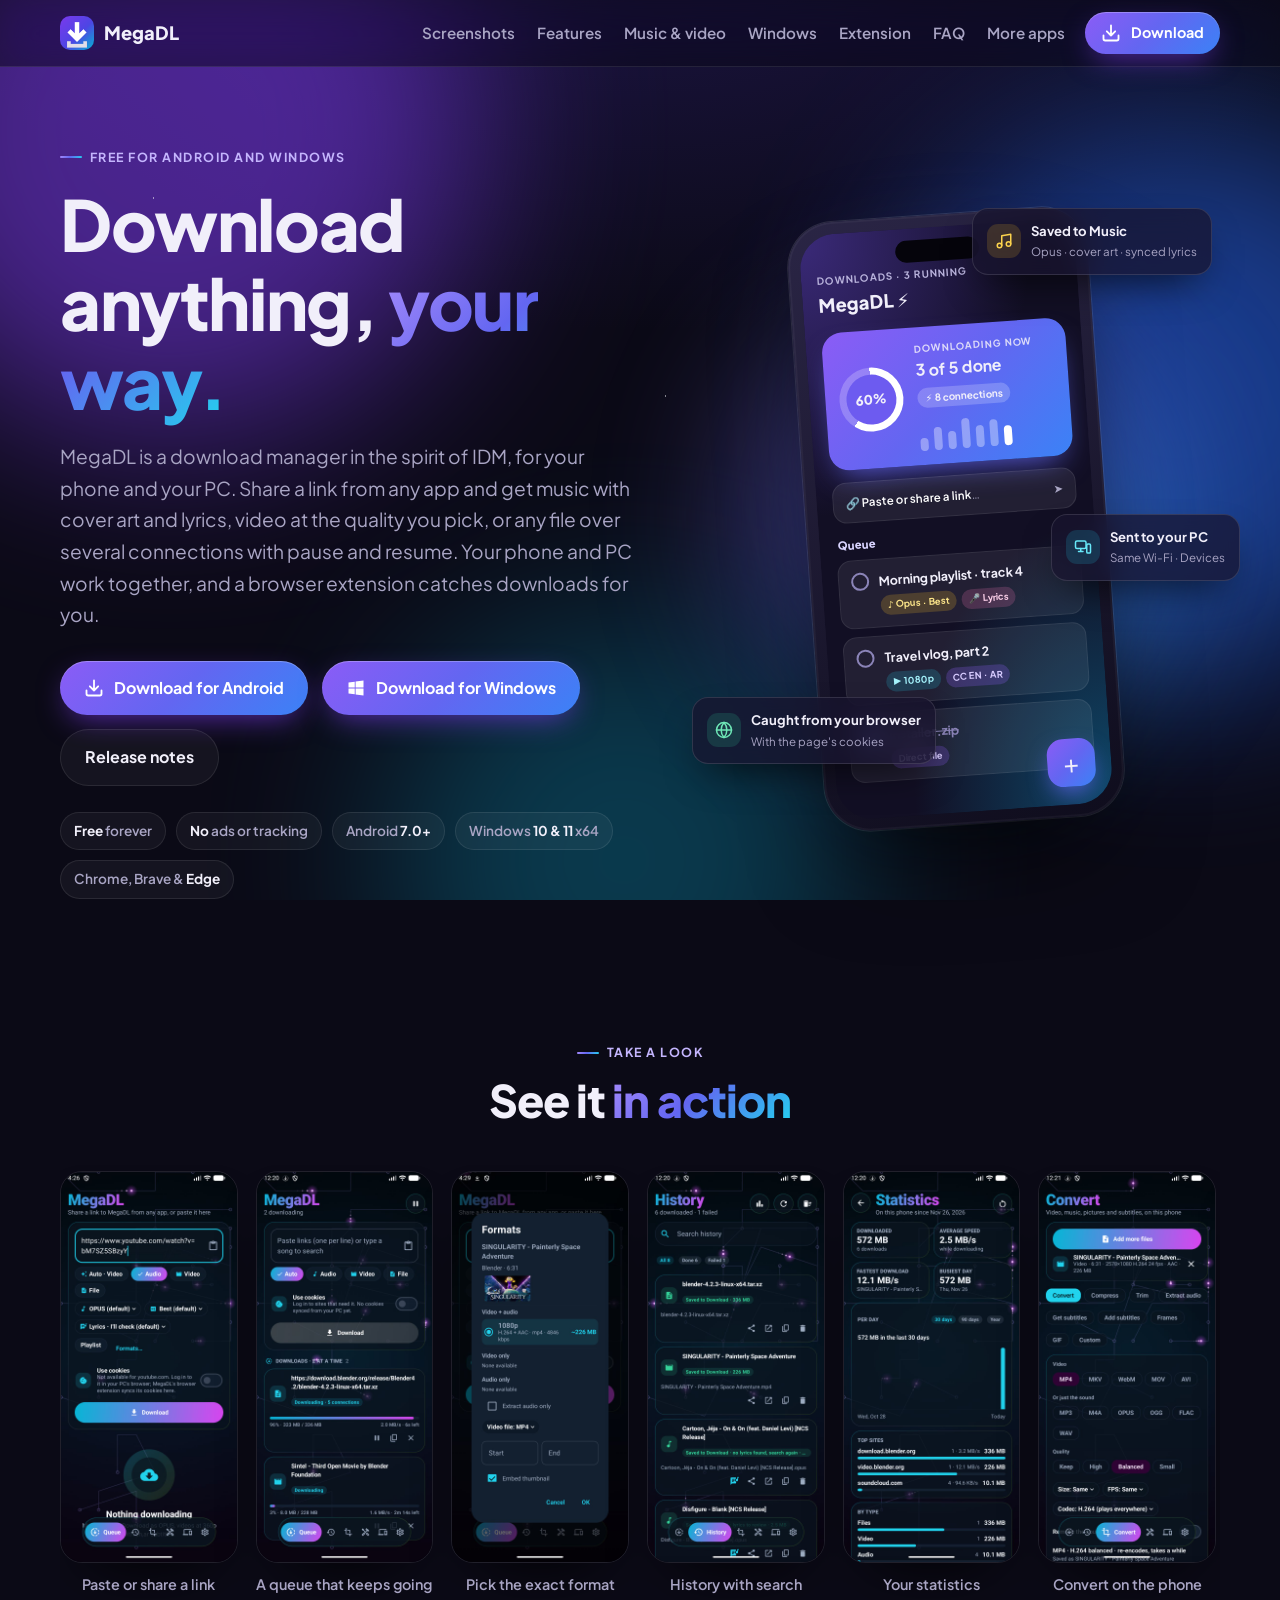
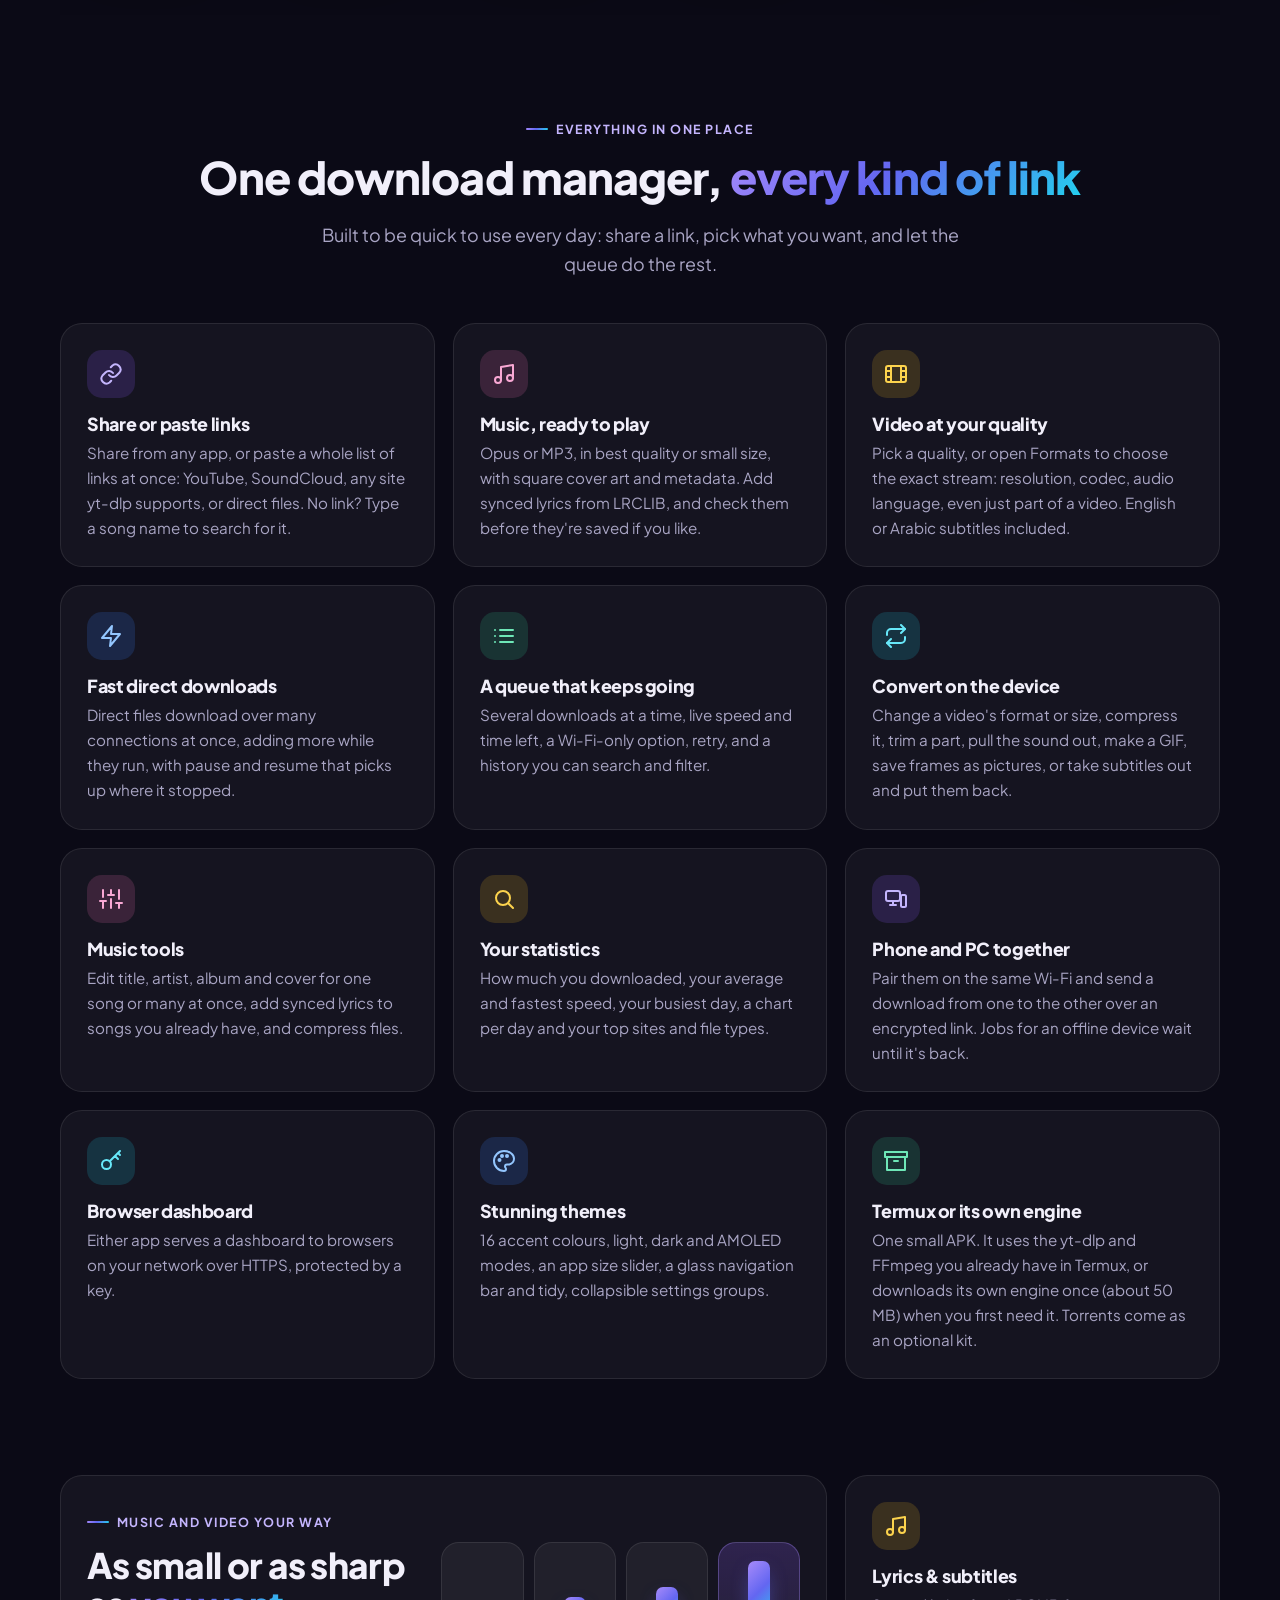
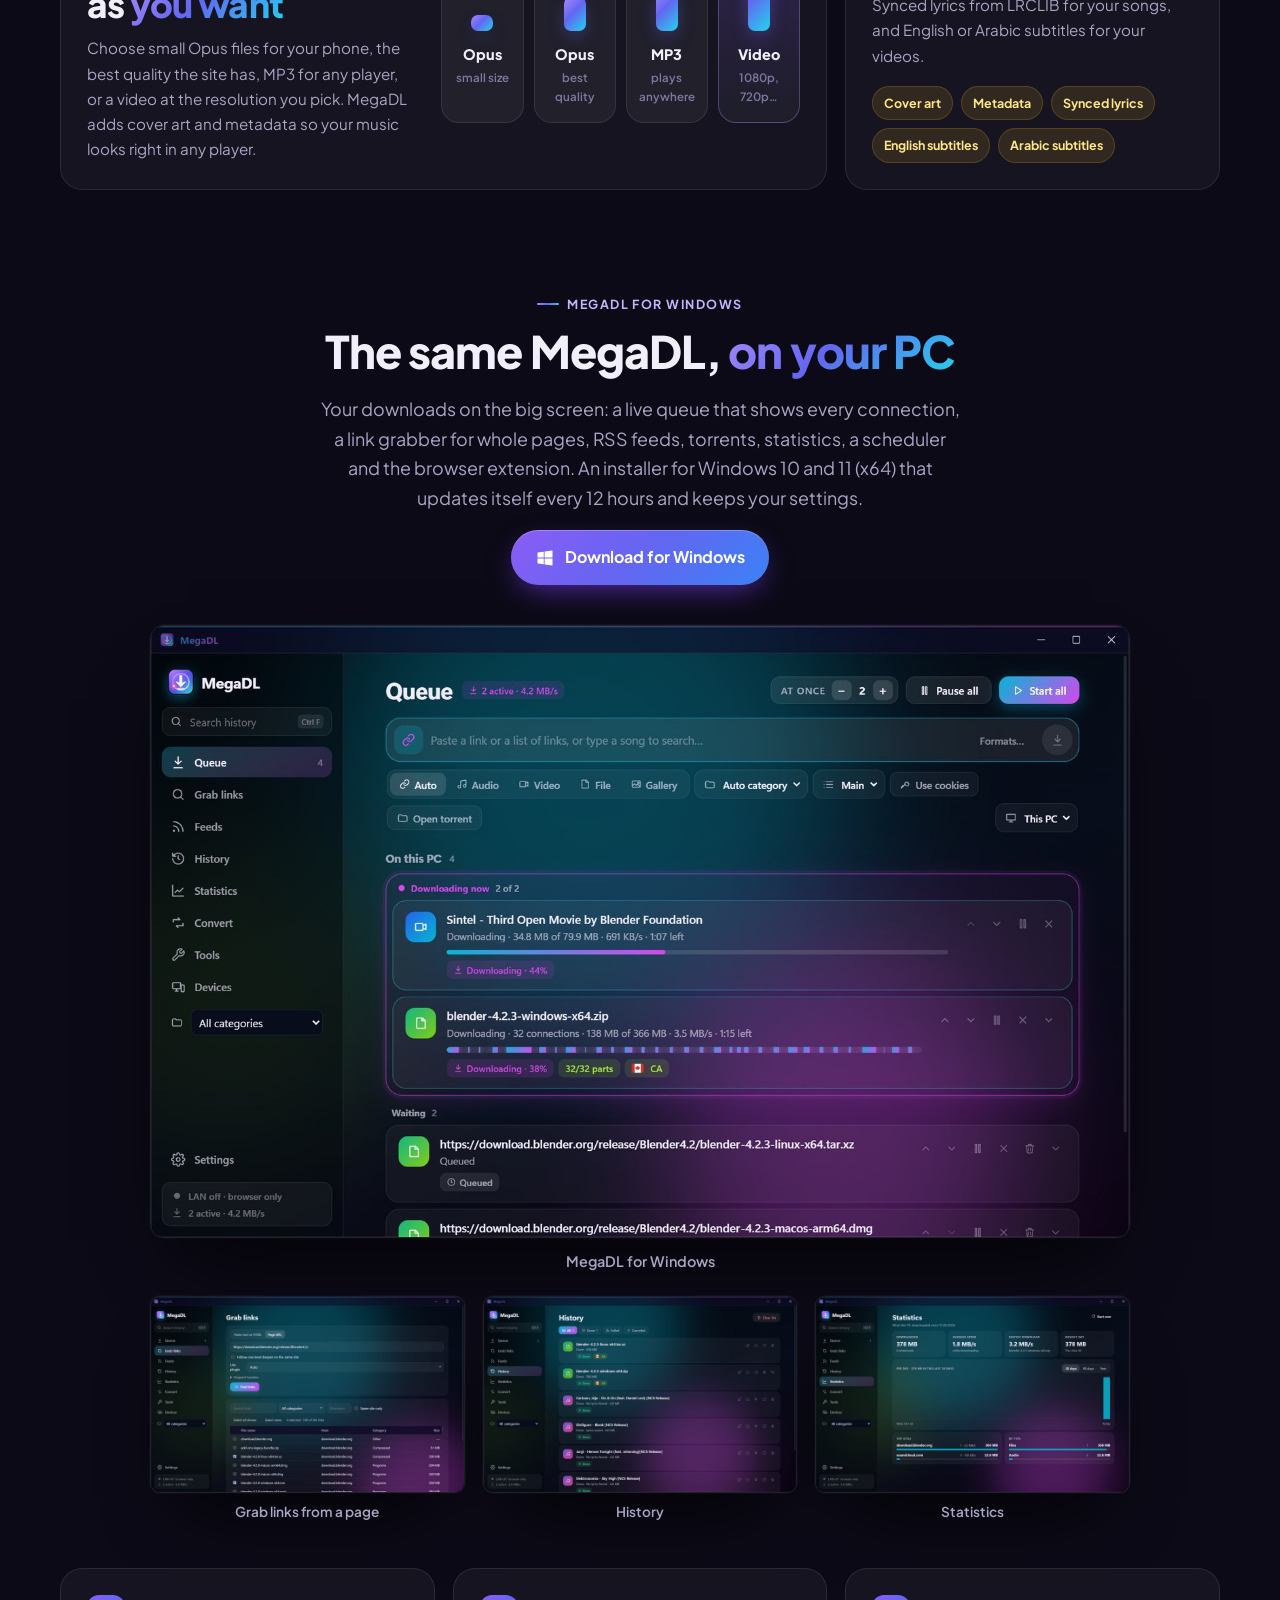
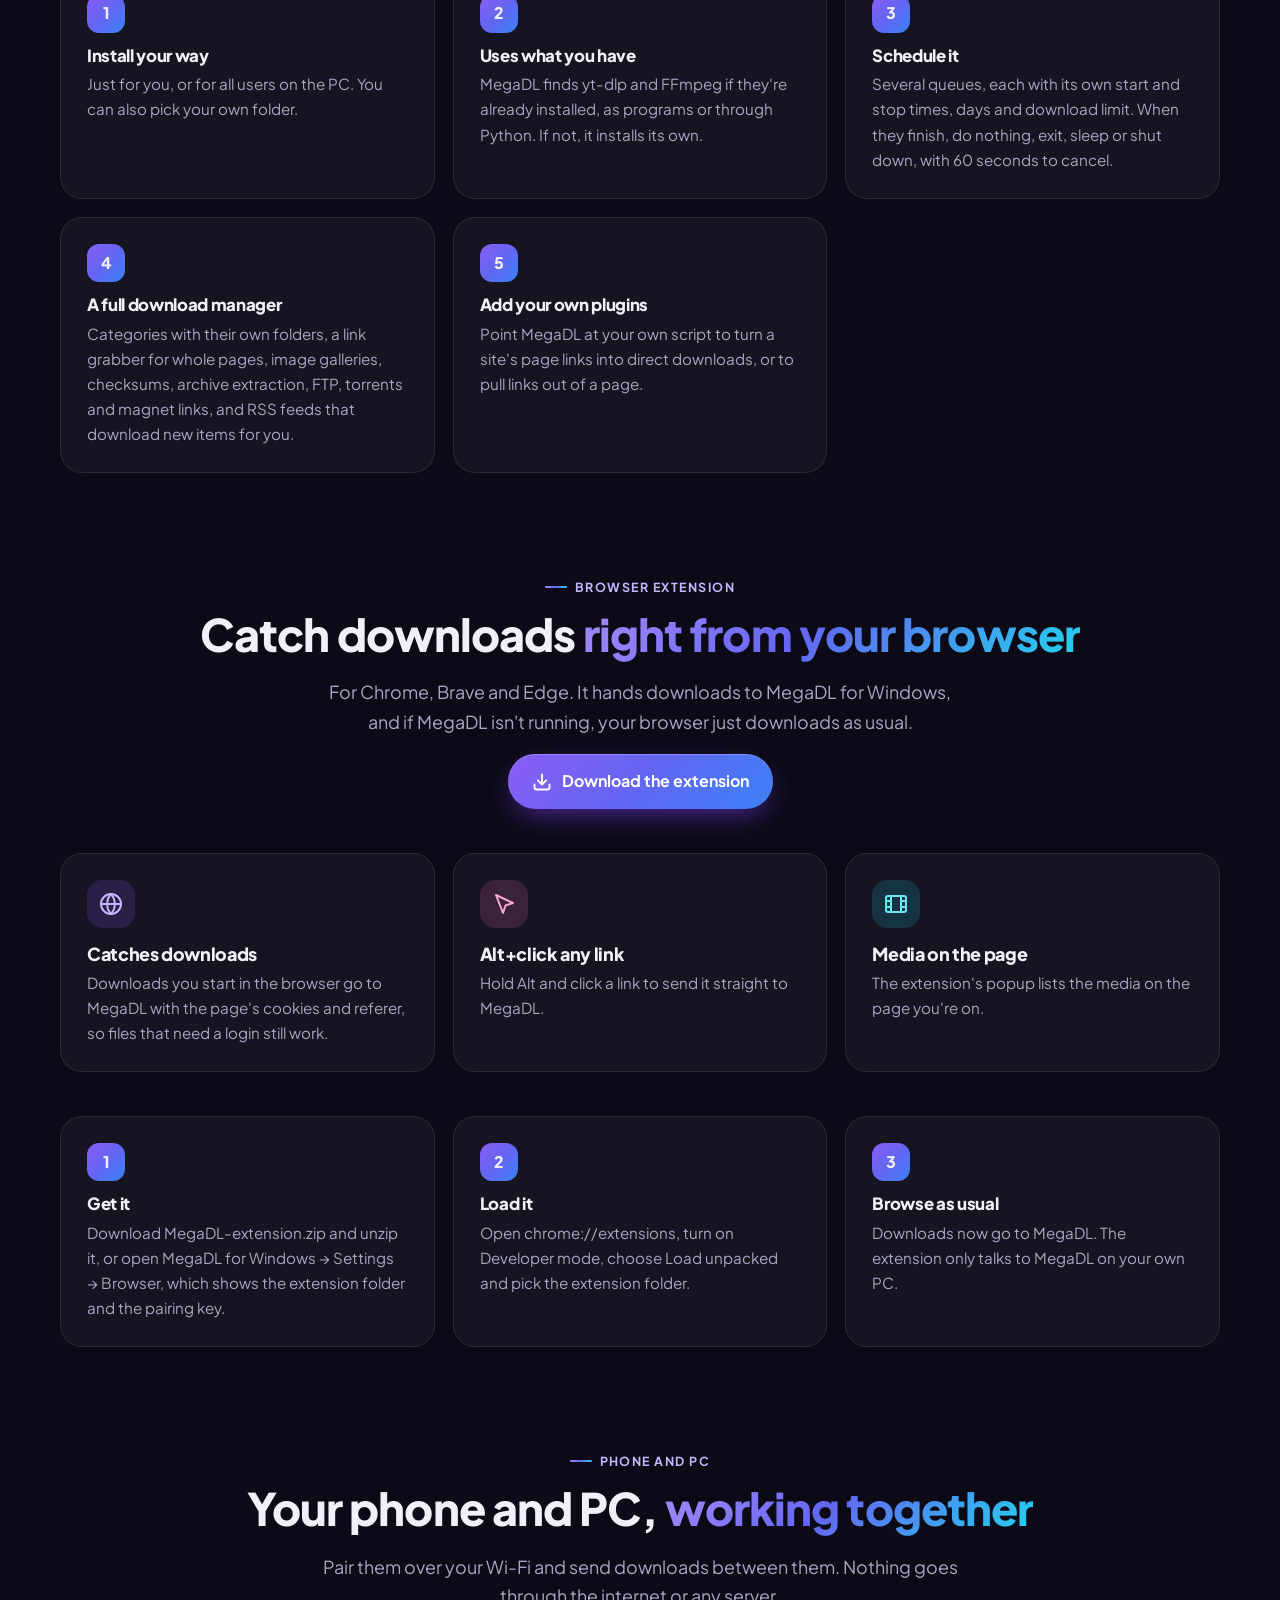
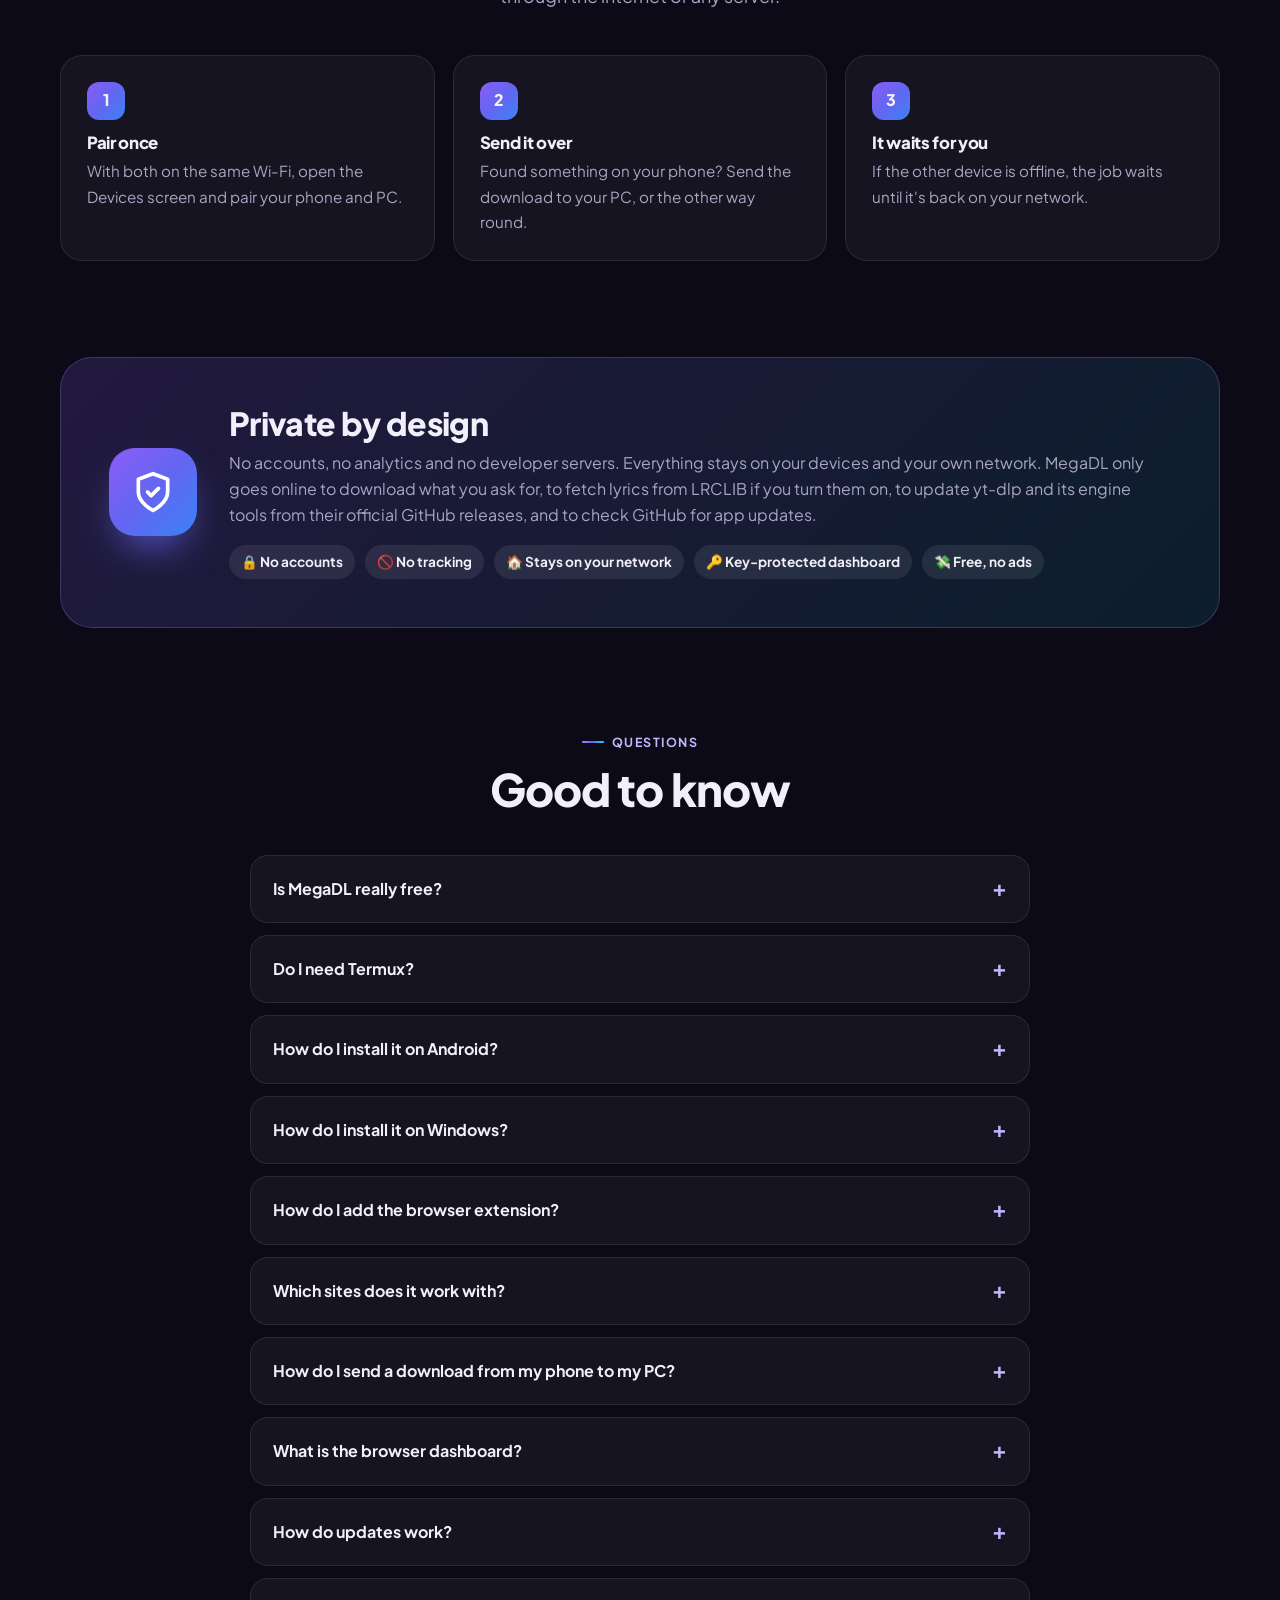
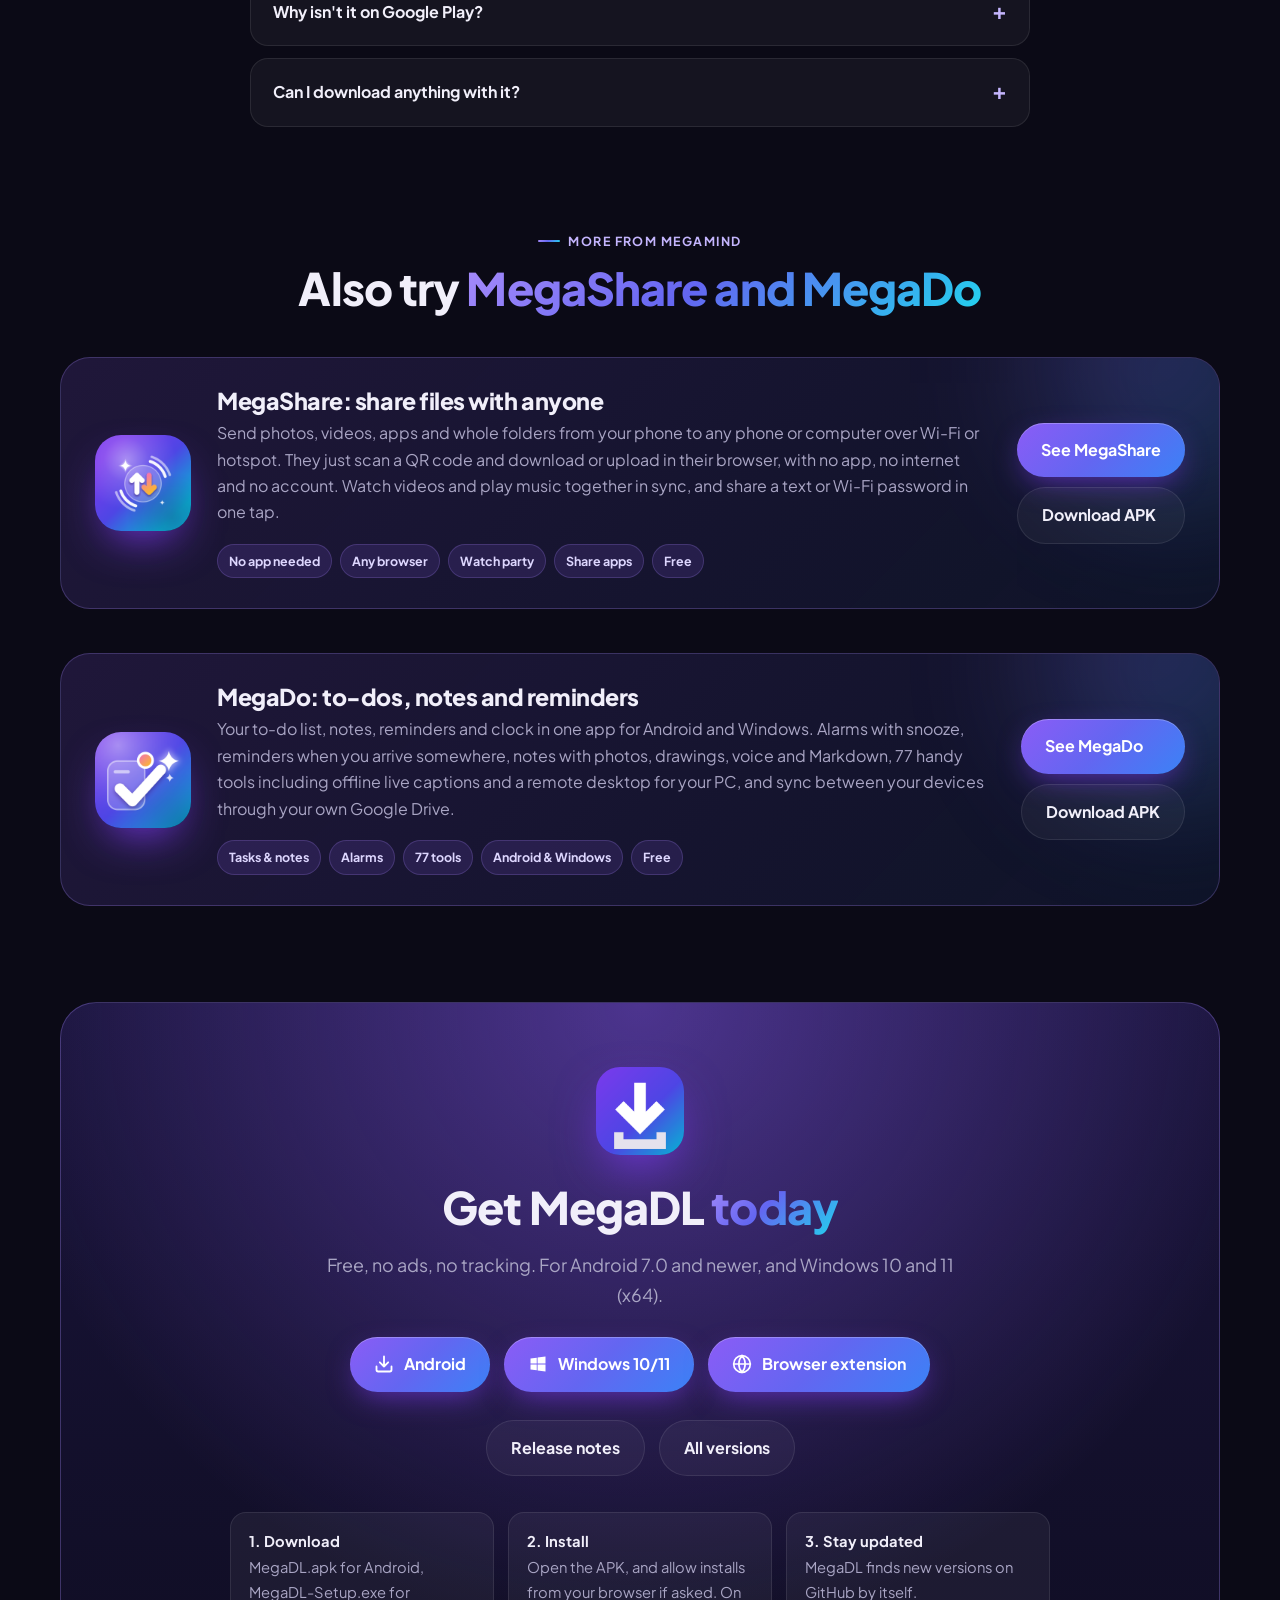
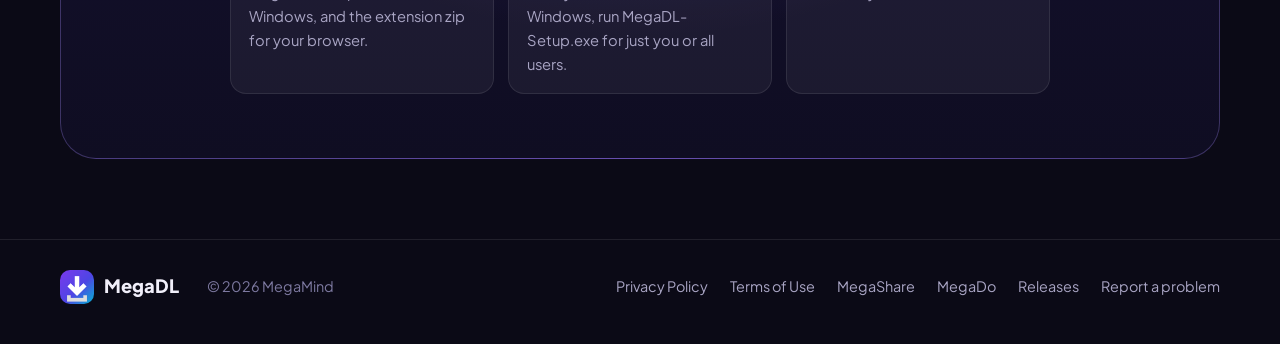
==== commit d17597fd: "Website: screenshots of the Android and Windows apps, current features, links to MegaShare and MegaD" ====
--- a/index.html
+++ b/index.html
@@ -10,13 +10,22 @@
 <link rel="icon" href="icon.png">
 <link rel="apple-touch-icon" href="icon.png">
 <meta name="theme-color" content="#0b0a16">
+<meta name="robots" content="index, follow, max-image-preview:large, max-snippet:-1, max-video-preview:-1">
+<meta name="author" content="MegaMind">
+<meta name="application-name" content="MegaDL">
 
 <meta property="og:type" content="website">
+<meta property="og:site_name" content="MegaDL">
+<meta property="og:locale" content="en_US">
 <meta property="og:title" content="MegaDL: download manager for Android and Windows">
 <meta property="og:description" content="Free download manager for Android and Windows: music with cover art and lyrics, video at your quality, fast direct files with pause and resume, phone and PC pairing, and a browser extension.">
 <meta property="og:url" content="https://megamind2999.github.io/MegaDLAPK/">
 <meta property="og:image" content="https://megamind2999.github.io/MegaDLAPK/icon.png">
+<meta property="og:image:alt" content="MegaDL app icon">
 <meta name="twitter:card" content="summary">
+<meta name="twitter:title" content="MegaDL: download manager for Android and Windows">
+<meta name="twitter:description" content="Free download manager: music with cover art and lyrics, video at your quality, fast direct files, phone and PC pairing, and a browser extension.">
+<meta name="twitter:image" content="https://megamind2999.github.io/MegaDLAPK/icon.png">
 
 <!-- Lets Google show MegaDL as an app (name, OS, price, download) in search results. -->
 <script type="application/ld+json">
@@ -31,6 +40,23 @@
   "downloadUrl": "https://github.com/MegaMind2999/MegaDLAPK/releases/latest/download/MegaDL.apk",
   "installUrl": "https://github.com/MegaMind2999/MegaDLAPK/releases/latest",
   "image": "https://megamind2999.github.io/MegaDLAPK/icon.png",
+  "screenshot": [
+    { "@type": "ImageObject", "url": "https://megamind2999.github.io/MegaDLAPK/screenshots/add.jpg", "caption": "Paste a link, pick music or video" },
+    { "@type": "ImageObject", "url": "https://megamind2999.github.io/MegaDLAPK/screenshots/queue.jpg", "caption": "The queue with live speed and connections" },
+    { "@type": "ImageObject", "url": "https://megamind2999.github.io/MegaDLAPK/screenshots/formats.jpg", "caption": "Pick the exact format" },
+    { "@type": "ImageObject", "url": "https://megamind2999.github.io/MegaDLAPK/screenshots/history.jpg", "caption": "History with search" },
+    { "@type": "ImageObject", "url": "https://megamind2999.github.io/MegaDLAPK/screenshots/stats.jpg", "caption": "Download statistics" },
+    { "@type": "ImageObject", "url": "https://megamind2999.github.io/MegaDLAPK/screenshots/convert.jpg", "caption": "Convert, compress and trim on the phone" },
+    { "@type": "ImageObject", "url": "https://megamind2999.github.io/MegaDLAPK/screenshots/devices.jpg", "caption": "Pair your phone and PC" },
+    { "@type": "ImageObject", "url": "https://megamind2999.github.io/MegaDLAPK/screenshots/settings.jpg", "caption": "Settings in tidy groups" },
+    { "@type": "ImageObject", "url": "https://megamind2999.github.io/MegaDLAPK/screenshots/themes.jpg", "caption": "Themes and accent colours" },
+    { "@type": "ImageObject", "url": "https://megamind2999.github.io/MegaDLAPK/screenshots/windows-queue.jpg", "caption": "MegaDL for Windows: the queue" },
+    { "@type": "ImageObject", "url": "https://megamind2999.github.io/MegaDLAPK/screenshots/windows-grab.jpg", "caption": "MegaDL for Windows: grab links from a page" },
+    { "@type": "ImageObject", "url": "https://megamind2999.github.io/MegaDLAPK/screenshots/windows-history.jpg", "caption": "MegaDL for Windows: history" },
+    { "@type": "ImageObject", "url": "https://megamind2999.github.io/MegaDLAPK/screenshots/windows-stats.jpg", "caption": "MegaDL for Windows: statistics" }
+  ],
+  "isAccessibleForFree": true,
+  "releaseNotes": "https://github.com/MegaMind2999/MegaDLAPK/releases",
   "offers": { "@type": "Offer", "price": "0", "priceCurrency": "USD" },
   "author": { "@type": "Person", "name": "MegaMind" }
 }
@@ -72,7 +98,7 @@
 <header class="topbar">
   <div class="wrap">
     <a class="brand" href="./"><img src="icon.png" alt="" width="34" height="34">MegaDL</a>
-    <nav class="links"><a href="#features">Features</a><a href="#media">Music &amp; video</a><a href="#windows">Windows</a><a href="#extension">Extension</a><a href="#devices">Devices</a><a href="#faq">FAQ</a></nav>
+    <nav class="links"><a href="#screenshots">Screenshots</a><a href="#features">Features</a><a href="#media">Music &amp; video</a><a href="#windows">Windows</a><a href="#extension">Extension</a><a href="#faq">FAQ</a><a href="#more">More apps</a></nav>
     <a class="btn" href="#download"><svg viewBox="0 0 24 24"><use href="#i-down"/></svg>Download</a>
   </div>
 </header>
@@ -138,24 +164,40 @@
     </div>
   </section>
 
+  <section id="screenshots" class="center reveal">
+    <span class="eyebrow">Take a look</span>
+    <h2>See it <span class="grad-text">in action</span></h2>
+    <div class="shots">
+      <figure><img src="screenshots/add.jpg" alt="MegaDL add card with a link pasted, Audio picked, OPUS at best quality and synced lyrics" loading="lazy"><figcaption>Paste or share a link</figcaption></figure>
+      <figure><img src="screenshots/queue.jpg" alt="Queue with a direct file downloading over 5 connections and a 1080p video downloading, with speed and time left" loading="lazy"><figcaption>A queue that keeps going</figcaption></figure>
+      <figure><img src="screenshots/formats.jpg" alt="Formats dialog for a video: 1080p H.264 with AAC, video file type, start and end time, embed thumbnail" loading="lazy"><figcaption>Pick the exact format</figcaption></figure>
+      <figure><img src="screenshots/history.jpg" alt="History with search and filters: a direct file, a video and songs saved to Download" loading="lazy"><figcaption>History with search</figcaption></figure>
+      <figure><img src="screenshots/stats.jpg" alt="Statistics: total downloaded, average and fastest speed, busiest day, a chart per day, top sites and types" loading="lazy"><figcaption>Your statistics</figcaption></figure>
+      <figure><img src="screenshots/convert.jpg" alt="Convert tab with a video picked: convert, compress, trim, extract audio, subtitles, frames and GIF, with formats and quality" loading="lazy"><figcaption>Convert on the phone</figcaption></figure>
+      <figure><img src="screenshots/devices.jpg" alt="Devices tab: this phone's pairing code, its browser dashboard, and pairing another device" loading="lazy"><figcaption>Phone and PC together</figcaption></figure>
+      <figure><img src="screenshots/settings.jpg" alt="Settings in collapsible groups: appearance, downloads, media defaults, engine and torrents" loading="lazy"><figcaption>Tidy settings</figcaption></figure>
+      <figure><img src="screenshots/themes.jpg" alt="Appearance settings: theme, AMOLED black, app size and 16 accent colours" loading="lazy"><figcaption>Make it yours</figcaption></figure>
+    </div>
+  </section>
+
   <section id="features" class="center reveal">
     <span class="eyebrow">Everything in one place</span>
     <h2>One download manager, <span class="grad-text">every kind of link</span></h2>
     <p class="lead">Built to be quick to use every day: share a link, pick what you want, and let the queue do the rest.</p>
   </section>
   <div class="features">
-    <div class="feature reveal"><div class="ico i-violet"><svg viewBox="0 0 24 24"><use href="#i-link"/></svg></div><h3>Share or paste a link</h3><p>Share from any app: YouTube, SoundCloud, any site yt-dlp supports, or a direct file. YouTube Music links become songs and other videos stay videos, with site rules you can change.</p></div>
-    <div class="feature reveal"><div class="ico i-pink"><svg viewBox="0 0 24 24"><use href="#i-music"/></svg></div><h3>Music, ready to play</h3><p>Opus or MP3, in best quality or small size, with square cover art and metadata. Turn on synced lyrics from LRCLIB if you like.</p></div>
+    <div class="feature reveal"><div class="ico i-violet"><svg viewBox="0 0 24 24"><use href="#i-link"/></svg></div><h3>Share or paste links</h3><p>Share from any app, or paste a whole list of links at once: YouTube, SoundCloud, any site yt-dlp supports, or direct files. No link? Type a song name to search for it.</p></div>
+    <div class="feature reveal"><div class="ico i-pink"><svg viewBox="0 0 24 24"><use href="#i-music"/></svg></div><h3>Music, ready to play</h3><p>Opus or MP3, in best quality or small size, with square cover art and metadata. Add synced lyrics from LRCLIB, and check them before they're saved if you like.</p></div>
     <div class="feature reveal"><div class="ico i-amber"><svg viewBox="0 0 24 24"><use href="#i-film"/></svg></div><h3>Video at your quality</h3><p>Pick a quality, or open Formats to choose the exact stream: resolution, codec, audio language, even just part of a video. English or Arabic subtitles included.</p></div>
-    <div class="feature reveal"><div class="ico i-cyan"><svg viewBox="0 0 24 24"><use href="#i-search"/></svg></div><h3>Search by song name</h3><p>No link? Just type the name of a song to search for it.</p></div>
-    <div class="feature reveal"><div class="ico i-blue"><svg viewBox="0 0 24 24"><use href="#i-zap"/></svg></div><h3>Fast direct downloads</h3><p>Direct files download over several connections at once, with pause and resume.</p></div>
-    <div class="feature reveal"><div class="ico i-green"><svg viewBox="0 0 24 24"><use href="#i-list"/></svg></div><h3>A queue that keeps going</h3><p>Several downloads at a time, a Wi-Fi-only option, retry, and a history you can search.</p></div>
+    <div class="feature reveal"><div class="ico i-blue"><svg viewBox="0 0 24 24"><use href="#i-zap"/></svg></div><h3>Fast direct downloads</h3><p>Direct files download over many connections at once, adding more while they run, with pause and resume that picks up where it stopped.</p></div>
+    <div class="feature reveal"><div class="ico i-green"><svg viewBox="0 0 24 24"><use href="#i-list"/></svg></div><h3>A queue that keeps going</h3><p>Several downloads at a time, live speed and time left, a Wi-Fi-only option, retry, and a history you can search and filter.</p></div>
+    <div class="feature reveal"><div class="ico i-cyan"><svg viewBox="0 0 24 24"><use href="#i-repeat"/></svg></div><h3>Convert on the device</h3><p>Change a video's format or size, compress it, trim a part, pull the sound out, make a GIF, save frames as pictures, or take subtitles out and put them back.</p></div>
+    <div class="feature reveal"><div class="ico i-pink"><svg viewBox="0 0 24 24"><use href="#i-sliders"/></svg></div><h3>Music tools</h3><p>Edit title, artist, album and cover for one song or many at once, add synced lyrics to songs you already have, and compress files.</p></div>
+    <div class="feature reveal"><div class="ico i-amber"><svg viewBox="0 0 24 24"><use href="#i-search"/></svg></div><h3>Your statistics</h3><p>How much you downloaded, your average and fastest speed, your busiest day, a chart per day and your top sites and file types.</p></div>
     <div class="feature reveal"><div class="ico i-violet"><svg viewBox="0 0 24 24"><use href="#i-devices"/></svg></div><h3>Phone and PC together</h3><p>Pair them on the same Wi-Fi and send a download from one to the other over an encrypted link. Jobs for an offline device wait until it's back.</p></div>
     <div class="feature reveal"><div class="ico i-cyan"><svg viewBox="0 0 24 24"><use href="#i-key"/></svg></div><h3>Browser dashboard</h3><p>Either app serves a dashboard to browsers on your network over HTTPS, protected by a key.</p></div>
-    <div class="feature reveal"><div class="ico i-amber"><svg viewBox="0 0 24 24"><use href="#i-sliders"/></svg></div><h3>Settings your way</h3><p>A default folder for each type, a proxy, how many downloads run at once and how many connections each file gets.</p></div>
-    <div class="feature reveal"><div class="ico i-pink"><svg viewBox="0 0 24 24"><use href="#i-palette"/></svg></div><h3>Stunning themes</h3><p>Themes and accent colours, light, dark and AMOLED modes, a glass navigation bar and tidy, collapsible settings groups.</p></div>
-    <div class="feature reveal"><div class="ico i-blue"><svg viewBox="0 0 24 24"><use href="#i-repeat"/></svg></div><h3>Updates itself</h3><p>Both apps get new versions from GitHub releases. Windows installs them quietly and keeps your settings.</p></div>
-    <div class="feature reveal"><div class="ico i-green"><svg viewBox="0 0 24 24"><use href="#i-box"/></svg></div><h3>Termux or its own engine</h3><p>One small APK. It uses the yt-dlp and FFmpeg you already have in Termux, or downloads its own engine once (about 50 MB) when you first need it. No Termux required.</p></div>
+    <div class="feature reveal"><div class="ico i-blue"><svg viewBox="0 0 24 24"><use href="#i-palette"/></svg></div><h3>Stunning themes</h3><p>16 accent colours, light, dark and AMOLED modes, an app size slider, a glass navigation bar and tidy, collapsible settings groups.</p></div>
+    <div class="feature reveal"><div class="ico i-green"><svg viewBox="0 0 24 24"><use href="#i-box"/></svg></div><h3>Termux or its own engine</h3><p>One small APK. It uses the yt-dlp and FFmpeg you already have in Termux, or downloads its own engine once (about 50 MB) when you first need it. Torrents come as an optional kit.</p></div>
   </div>
 
   <section id="media" class="reveal">
@@ -181,16 +223,22 @@
   <section id="windows" class="center reveal">
     <span class="eyebrow">MegaDL for Windows</span>
     <h2>The same MegaDL, <span class="grad-text">on your PC</span></h2>
-    <p class="lead">Your downloads on the big screen, with a scheduler, Start all and Pause all, and the browser extension. An installer for Windows 10 and 11 (x64) that updates itself every 12 hours and keeps your settings.</p>
+    <p class="lead">Your downloads on the big screen: a live queue that shows every connection, a link grabber for whole pages, RSS feeds, torrents, statistics, a scheduler and the browser extension. An installer for Windows 10 and 11 (x64) that updates itself every 12 hours and keeps your settings.</p>
     <div class="actions" style="justify-content:center">
       <a class="btn" href="https://github.com/MegaMind2999/MegaDLAPK/releases/latest/download/MegaDL-Setup.exe"><svg viewBox="0 0 24 24"><use href="#i-win"/></svg>Download for Windows</a>
     </div>
   </section>
+  <figure class="desk-shot reveal"><img src="screenshots/windows-queue.jpg" alt="MegaDL for Windows: the queue with a 1080p video and a direct file downloading over 32 connections, each part shown on its progress bar, and two more waiting" width="1440" height="900" loading="lazy"><figcaption>MegaDL for Windows</figcaption></figure>
+  <div class="desk-grid">
+    <figure class="desk-shot reveal"><img src="screenshots/windows-grab.jpg" alt="Grab links: every file linked from a page with its type and size, ready to pick and download" width="1440" height="900" loading="lazy"><figcaption>Grab links from a page</figcaption></figure>
+    <figure class="desk-shot reveal"><img src="screenshots/windows-history.jpg" alt="History on Windows: finished downloads with open, folder, lyrics and retry buttons" width="1440" height="900" loading="lazy"><figcaption>History</figcaption></figure>
+    <figure class="desk-shot reveal"><img src="screenshots/windows-stats.jpg" alt="Statistics on Windows: downloaded, average and fastest speed, busiest day, a chart per day, top sites and types" width="1440" height="900" loading="lazy"><figcaption>Statistics</figcaption></figure>
+  </div>
   <div class="steps">
     <div class="step reveal"><h3>Install your way</h3><p>Just for you, or for all users on the PC. You can also pick your own folder.</p></div>
     <div class="step reveal"><h3>Uses what you have</h3><p>MegaDL finds yt-dlp and FFmpeg if they're already installed, as programs or through Python. If not, it installs its own.</p></div>
     <div class="step reveal"><h3>Schedule it</h3><p>Several queues, each with its own start and stop times, days and download limit. When they finish, do nothing, exit, sleep or shut down, with 60 seconds to cancel.</p></div>
-    <div class="step reveal"><h3>A full download manager</h3><p>Categories with their own folders, a link grabber for whole pages, checksums, archive extraction, FTP, torrents and magnet links, and RSS feeds that download new items for you.</p></div>
+    <div class="step reveal"><h3>A full download manager</h3><p>Categories with their own folders, a link grabber for whole pages, image galleries, checksums, archive extraction, FTP, torrents and magnet links, and RSS feeds that download new items for you.</p></div>
     <div class="step reveal"><h3>Add your own plugins</h3><p>Point MegaDL at your own script to turn a site's page links into direct downloads, or to pull links out of a page.</p></div>
   </div>
 
@@ -260,8 +308,8 @@
     <img src="megashare.png" alt="MegaShare app icon" width="96" height="96">
     <div>
       <h3>MegaShare: share files with anyone</h3>
-      <p>Send photos, videos and whole folders from your phone to any phone or computer over Wi-Fi or hotspot. They just scan a QR code and download or upload in their browser, with no app, no internet and no account. The easier way when Quick Share won't find the other phone.</p>
-      <div class="tags"><span>No app needed</span><span>Any browser</span><span>Wi-Fi or hotspot</span><span>Same themes</span><span>Free</span></div>
+      <p>Send photos, videos, apps and whole folders from your phone to any phone or computer over Wi-Fi or hotspot. They just scan a QR code and download or upload in their browser, with no app, no internet and no account. Watch videos and play music together in sync, and share a text or Wi-Fi password in one tap.</p>
+      <div class="tags"><span>No app needed</span><span>Any browser</span><span>Watch party</span><span>Share apps</span><span>Free</span></div>
     </div>
     <div class="actions">
       <a class="btn" href="https://megamind2999.github.io/MegaShareApk/">See MegaShare</a>
@@ -269,11 +317,11 @@
     </div>
   </div>
   <div class="promo reveal">
-    <img src="https://megamind2999.github.io/MegaDoApk/icon.png" alt="MegaDo app icon" width="96" height="96">
+    <img src="megado.png" alt="MegaDo app icon" width="96" height="96">
     <div>
       <h3>MegaDo: to-dos, notes and reminders</h3>
-      <p>Your to-do list, notes, reminders and clock in one app for Android and Windows. Alarms with snooze, reminders when you arrive somewhere, notes with photos, drawings and voice, 52 handy tools, and sync between your devices through your own Google Drive.</p>
-      <div class="tags"><span>Tasks &amp; notes</span><span>Alarms</span><span>52 tools</span><span>Android &amp; Windows</span><span>Free</span></div>
+      <p>Your to-do list, notes, reminders and clock in one app for Android and Windows. Alarms with snooze, reminders when you arrive somewhere, notes with photos, drawings, voice and Markdown, 77 handy tools including offline live captions and a remote desktop for your PC, and sync between your devices through your own Google Drive.</p>
+      <div class="tags"><span>Tasks &amp; notes</span><span>Alarms</span><span>77 tools</span><span>Android &amp; Windows</span><span>Free</span></div>
     </div>
     <div class="actions">
       <a class="btn" href="https://megamind2999.github.io/MegaDoApk/">See MegaDo</a>
@@ -312,6 +360,7 @@
       <a href="privacy.html">Privacy Policy</a>
       <a href="terms.html">Terms of Use</a>
       <a href="https://megamind2999.github.io/MegaShareApk/">MegaShare</a>
+      <a href="https://megamind2999.github.io/MegaDoApk/">MegaDo</a>
       <a href="https://github.com/MegaMind2999/MegaDLAPK/releases">Releases</a>
       <a href="https://github.com/MegaMind2999/MegaDLAPK/issues">Report a problem</a>
     </nav>
@@ -328,6 +377,66 @@
     }, { threshold: 0.12 });
     els.forEach(function (e) { io.observe(e); });
   })();
+
+  // Screenshot viewer: click a screenshot to see it big. Arrows/swipe for next, Esc or tap outside to close.
+  (function () {
+    var imgs = Array.prototype.slice.call(document.querySelectorAll('.shots img, .desk-shot img'));
+    if (!imgs.length) return;
+    var svg = function (d) { return '<svg viewBox="0 0 24 24" aria-hidden="true"><path d="' + d + '"/></svg>'; };
+    var lb = document.createElement('div');
+    lb.className = 'lb'; lb.hidden = true;
+    lb.setAttribute('role', 'dialog'); lb.setAttribute('aria-modal', 'true'); lb.setAttribute('aria-label', 'Screenshot');
+    lb.innerHTML = '<button class="lb-x" aria-label="Close">' + svg('M18 6 6 18M6 6l12 12') + '</button>' +
+      '<button class="lb-prev" aria-label="Previous screenshot">' + svg('M15 18l-6-6 6-6') + '</button>' +
+      '<figure><img alt=""><figcaption></figcaption></figure>' +
+      '<button class="lb-next" aria-label="Next screenshot">' + svg('M9 18l6-6-6-6') + '</button>';
+    document.body.appendChild(lb);
+    var big = lb.querySelector('img'), cap = lb.querySelector('figcaption'), cur = 0, opener = null;
+
+    function show(i) {
+      cur = (i + imgs.length) % imgs.length;
+      var src = imgs[cur];
+      big.src = src.currentSrc || src.src; big.alt = src.alt;
+      lb.classList.toggle('wide', src.naturalWidth > src.naturalHeight);
+      var fc = src.closest('figure') && src.closest('figure').querySelector('figcaption');
+      cap.innerHTML = '';
+      cap.appendChild(document.createTextNode(fc ? fc.textContent : ''));
+      var n = document.createElement('span'); n.textContent = (cur + 1) + ' / ' + imgs.length; cap.appendChild(n);
+      new Image().src = imgs[(cur + 1) % imgs.length].src; // preload the next one
+    }
+    function open(i) {
+      opener = document.activeElement; show(i);
+      lb.hidden = false; document.body.classList.add('lb-lock');
+      requestAnimationFrame(function () { lb.classList.add('open'); });
+      lb.querySelector('.lb-x').focus();
+    }
+    function close() {
+      lb.classList.remove('open'); document.body.classList.remove('lb-lock');
+      setTimeout(function () { lb.hidden = true; }, 200);
+      if (opener && opener.focus) opener.focus();
+    }
+    imgs.forEach(function (img, i) {
+      img.tabIndex = 0; img.setAttribute('role', 'button');
+      img.addEventListener('click', function () { open(i); });
+      img.addEventListener('keydown', function (e) { if (e.key === 'Enter' || e.key === ' ') { e.preventDefault(); open(i); } });
+    });
+    lb.querySelector('.lb-x').onclick = close;
+    lb.querySelector('.lb-prev').onclick = function () { show(cur - 1); };
+    lb.querySelector('.lb-next').onclick = function () { show(cur + 1); };
+    lb.addEventListener('click', function (e) { if (e.target === lb || e.target.tagName === 'FIGURE') close(); });
+    document.addEventListener('keydown', function (e) {
+      if (lb.hidden) return;
+      if (e.key === 'Escape') close();
+      else if (e.key === 'ArrowLeft') show(cur - 1);
+      else if (e.key === 'ArrowRight') show(cur + 1);
+    });
+    var x0 = null;
+    lb.addEventListener('touchstart', function (e) { x0 = e.touches[0].clientX; }, { passive: true });
+    lb.addEventListener('touchend', function (e) {
+      if (x0 === null) return; var dx = e.changedTouches[0].clientX - x0; x0 = null;
+      if (Math.abs(dx) > 40) show(cur + (dx < 0 ? 1 : -1));
+    });
+  })();
 </script>
 </body>
 </html>
--- a/style.css
+++ b/style.css
@@ -22,7 +22,8 @@
 }
 
 * { box-sizing: border-box; }
-html { scroll-behavior: smooth; }
+/* The same text size everywhere: no browser text boosting or bigger default font breaking the layout. */
+html { scroll-behavior: smooth; font-size: 16px; -webkit-text-size-adjust: 100%; text-size-adjust: 100%; }
 body {
   margin: 0;
   background: var(--bg);
@@ -267,6 +268,16 @@
 
 /* ── Screenshot viewer (click a screenshot to see it big) ── */
 .shots img { cursor: zoom-in; }
+/* Windows app screenshots: one big image, then smaller ones in a grid. */
+.desk-shot { margin: 40px auto 0; max-width: 980px; }
+.desk-shot img { width: 100%; height: auto; display: block; border-radius: 14px; border: 1px solid var(--line); cursor: zoom-in;
+  box-shadow: 0 40px 80px -36px rgba(0,0,0,.95), 0 0 0 1px rgba(255,255,255,.03); }
+.desk-shot figcaption { text-align: center; color: var(--muted); font-size: .9rem; margin-top: 12px; font-weight: 600; }
+.desk-grid { display: grid; grid-template-columns: repeat(3, 1fr); gap: 18px; max-width: 980px; margin: 22px auto 0; }
+.desk-grid .desk-shot { margin: 0; }
+.desk-grid .desk-shot img { border-radius: 10px; }
+.desk-grid .desk-shot figcaption { font-size: .85rem; margin-top: 8px; }
+@media (max-width: 720px) { .desk-grid { grid-template-columns: 1fr; } }
 .lb { position: fixed; inset: 0; z-index: 100; display: grid; place-items: center; padding: 24px 72px;
   background: rgba(6, 5, 14, .88); backdrop-filter: blur(14px); -webkit-backdrop-filter: blur(14px);
   opacity: 0; transition: opacity .2s ease; }
@@ -278,6 +289,8 @@
   border: 1px solid rgba(255,255,255,.14); box-shadow: 0 40px 90px -30px rgba(0,0,0,.95), 0 0 0 6px rgba(255,255,255,.04);
   transform: scale(.96); transition: transform .25s ease; cursor: default; user-select: none; -webkit-user-drag: none; }
 .lb.open img { transform: none; }
+/* Landscape (Windows) screenshots open wider. */
+.lb.wide img { max-width: min(94vw, 1200px); border-radius: 14px; }
 .lb figcaption { color: var(--fg); font-weight: 700; text-align: center; }
 .lb figcaption span { color: var(--soft); font-weight: 600; margin-left: 8px; }
 .lb button { position: absolute; display: grid; place-items: center; width: 48px; height: 48px; border-radius: 50%; cursor: pointer;
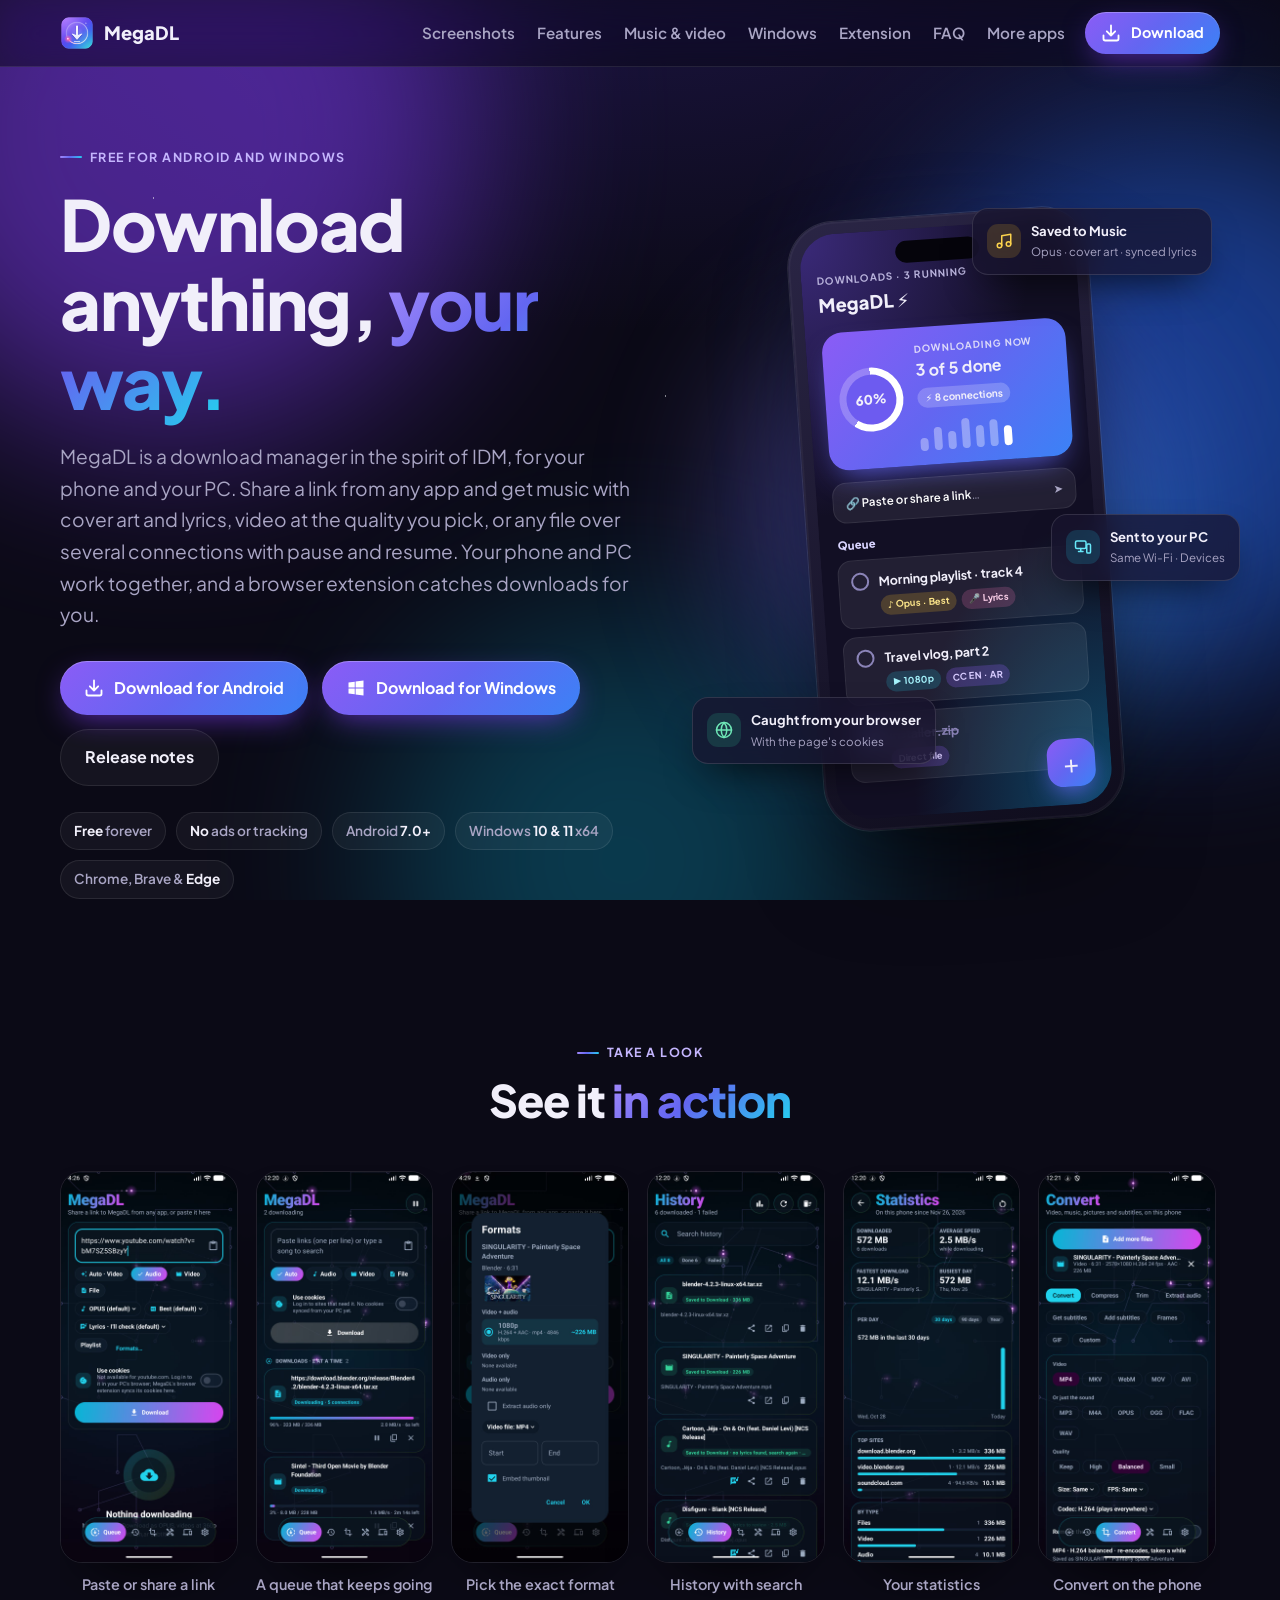
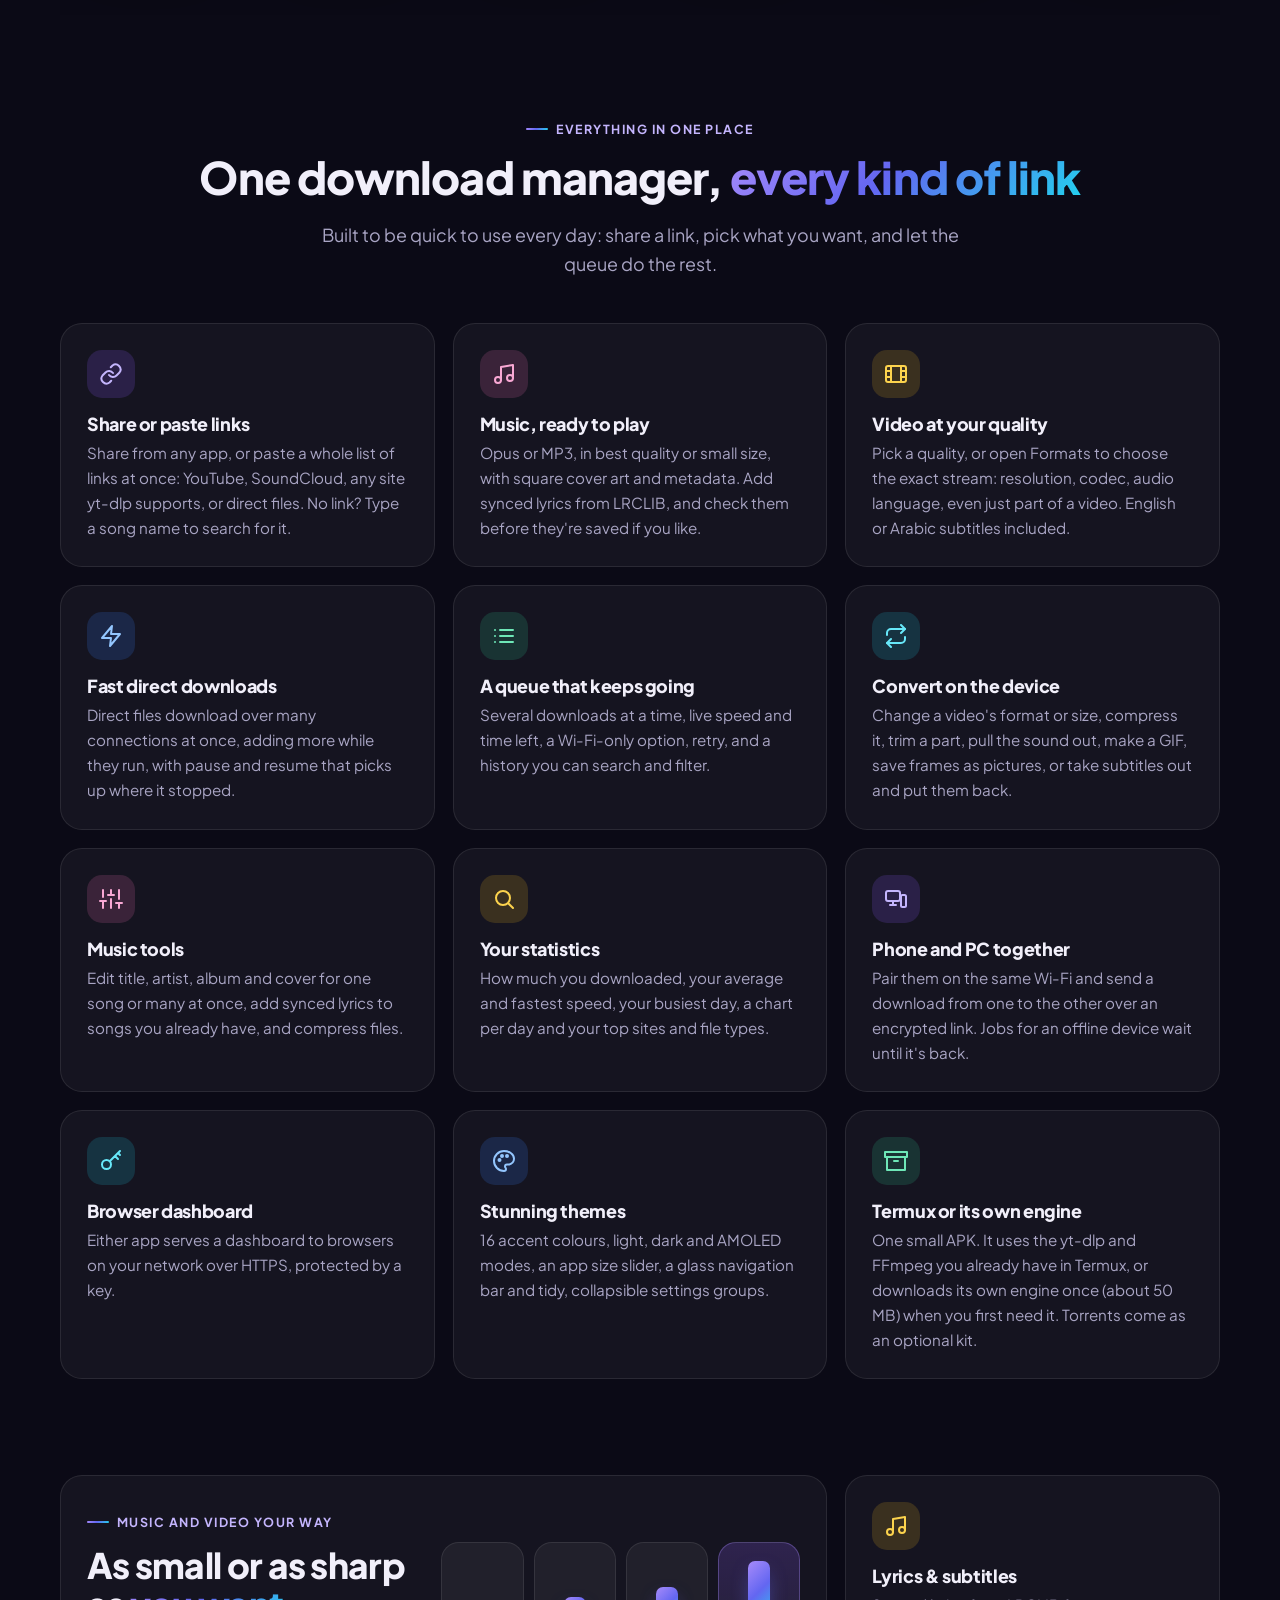
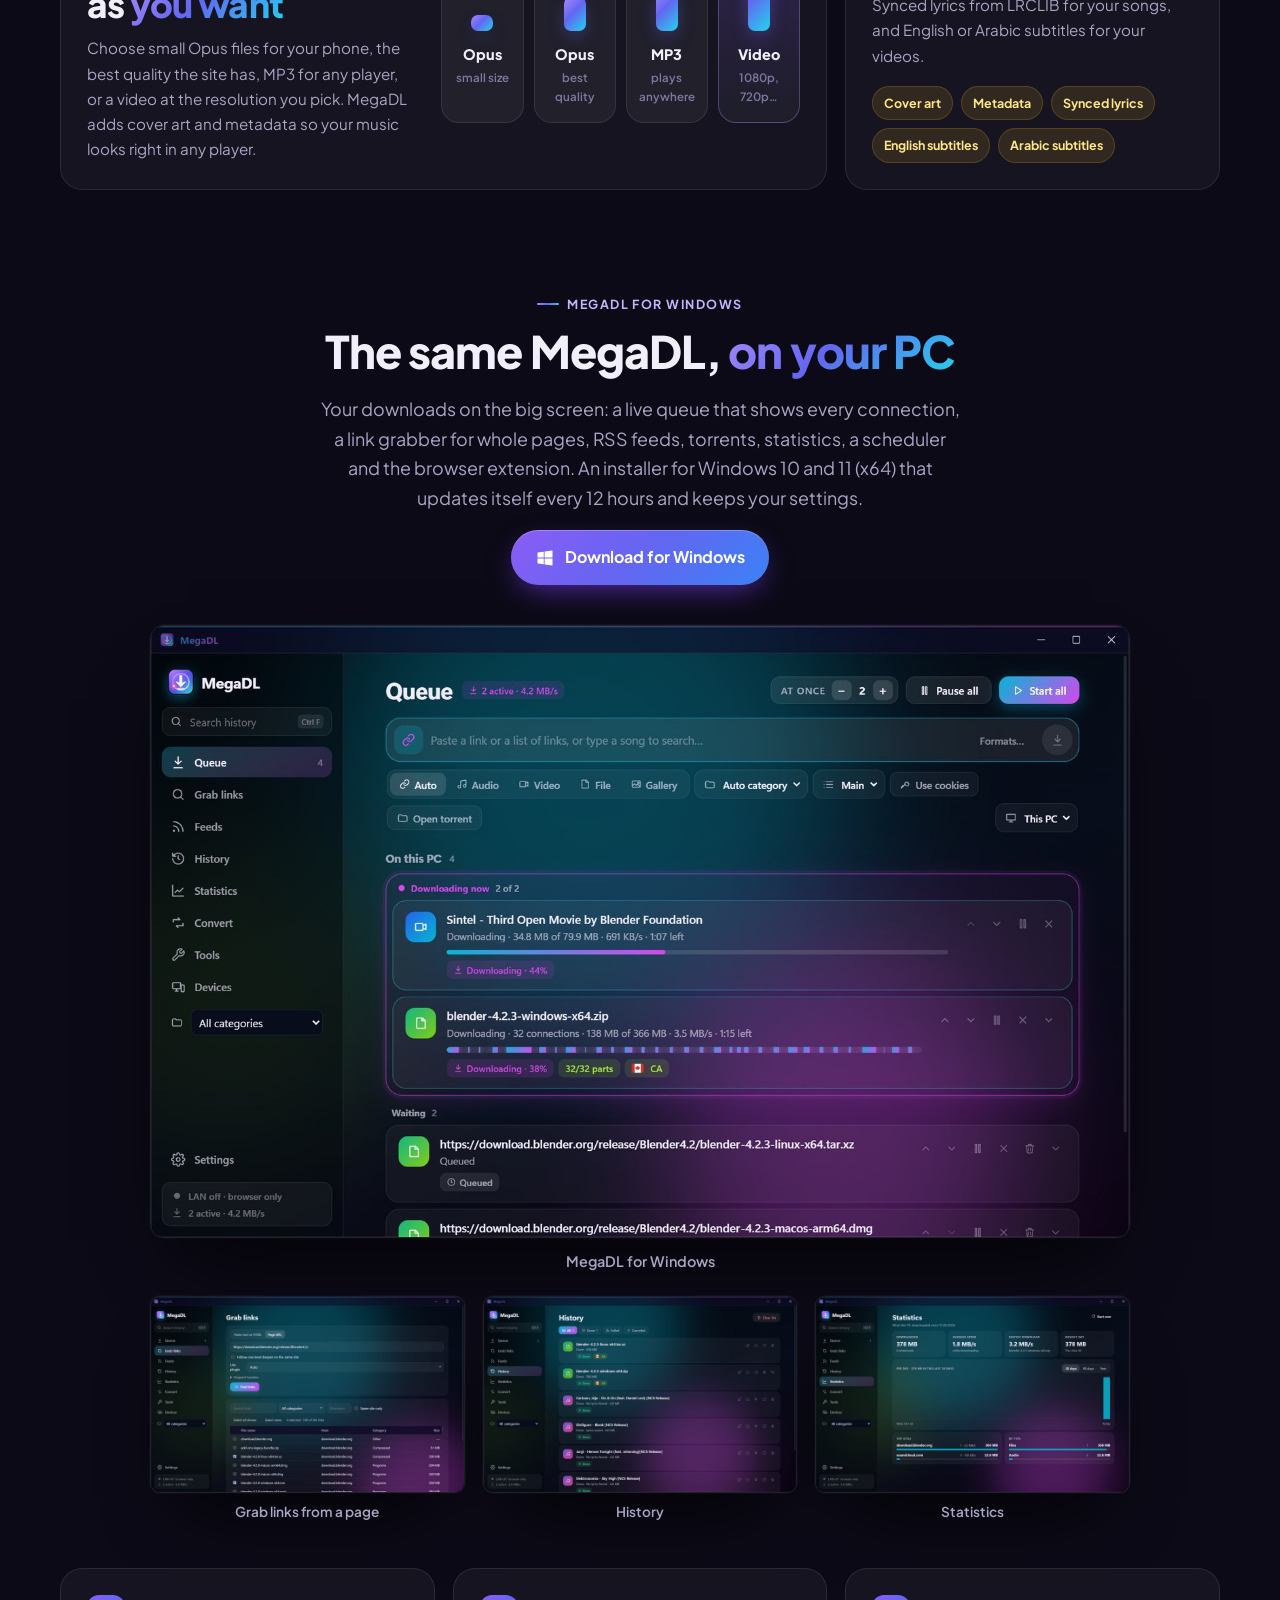
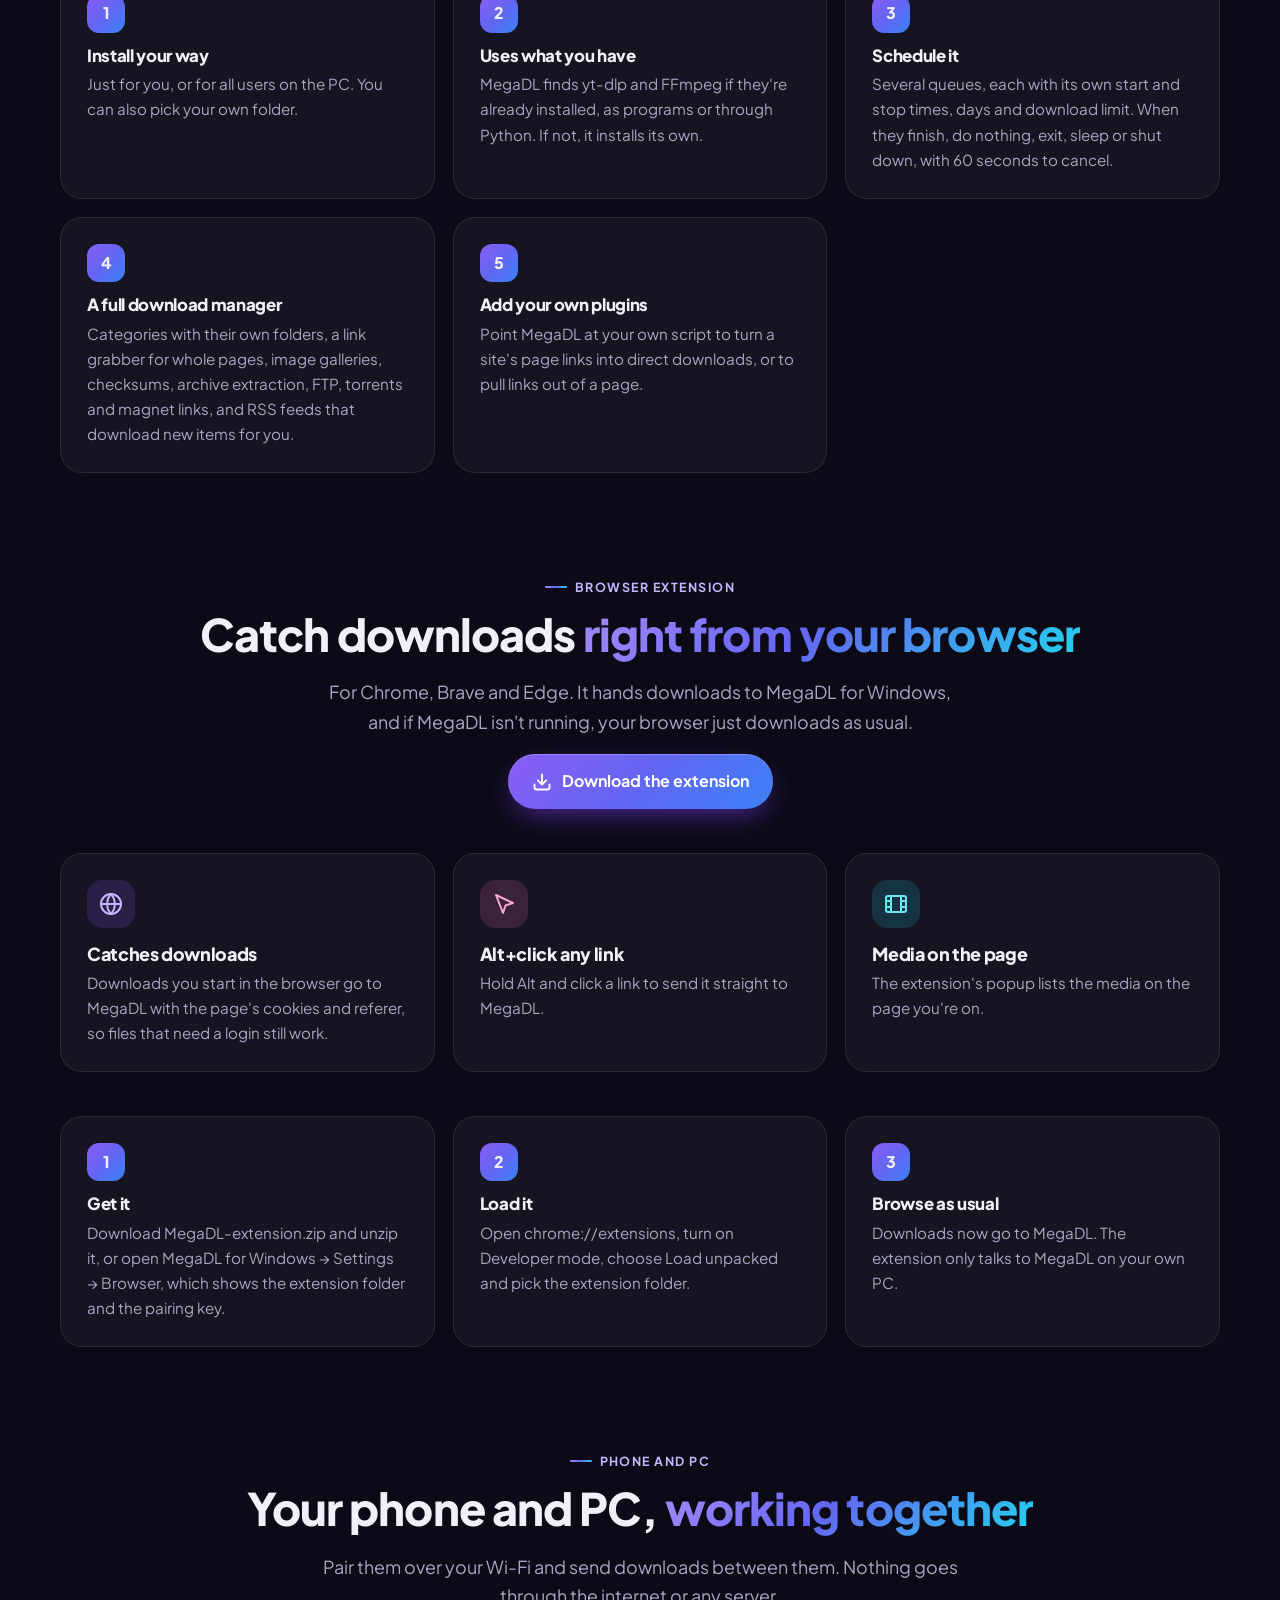
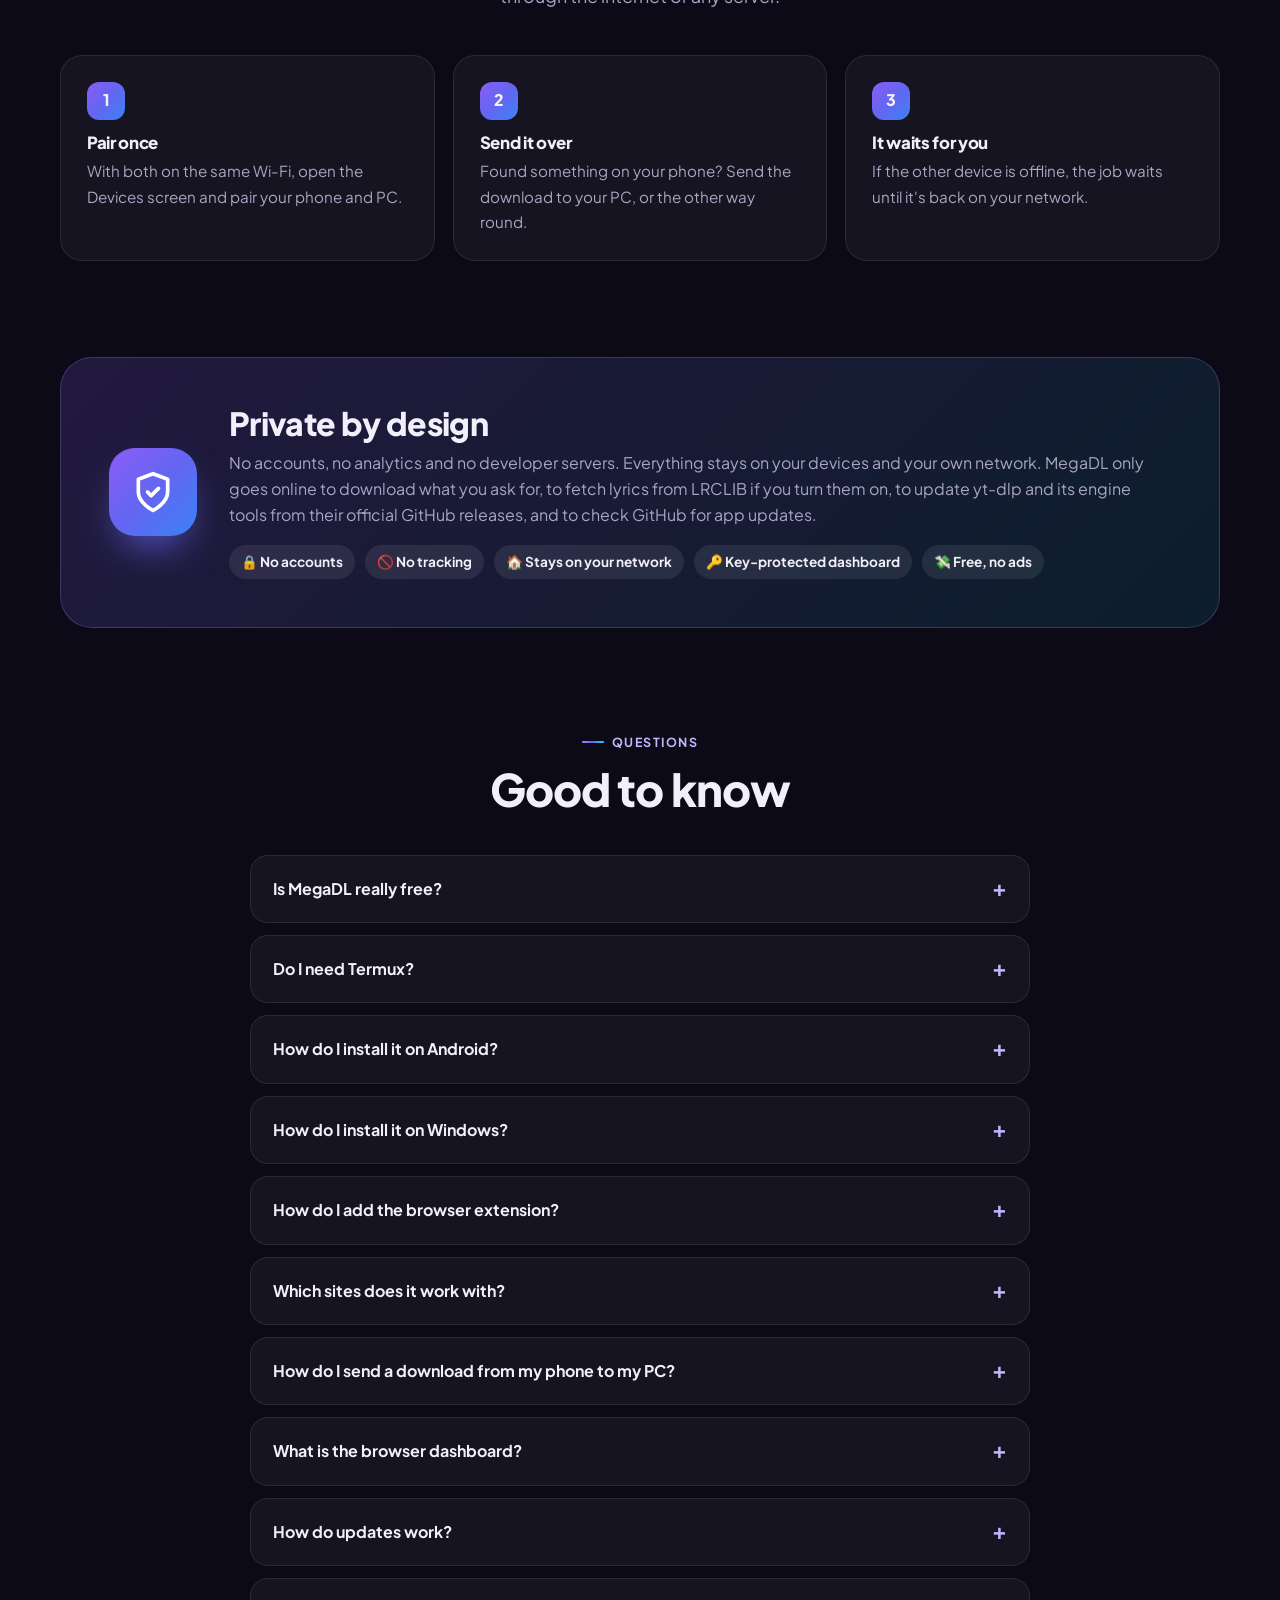
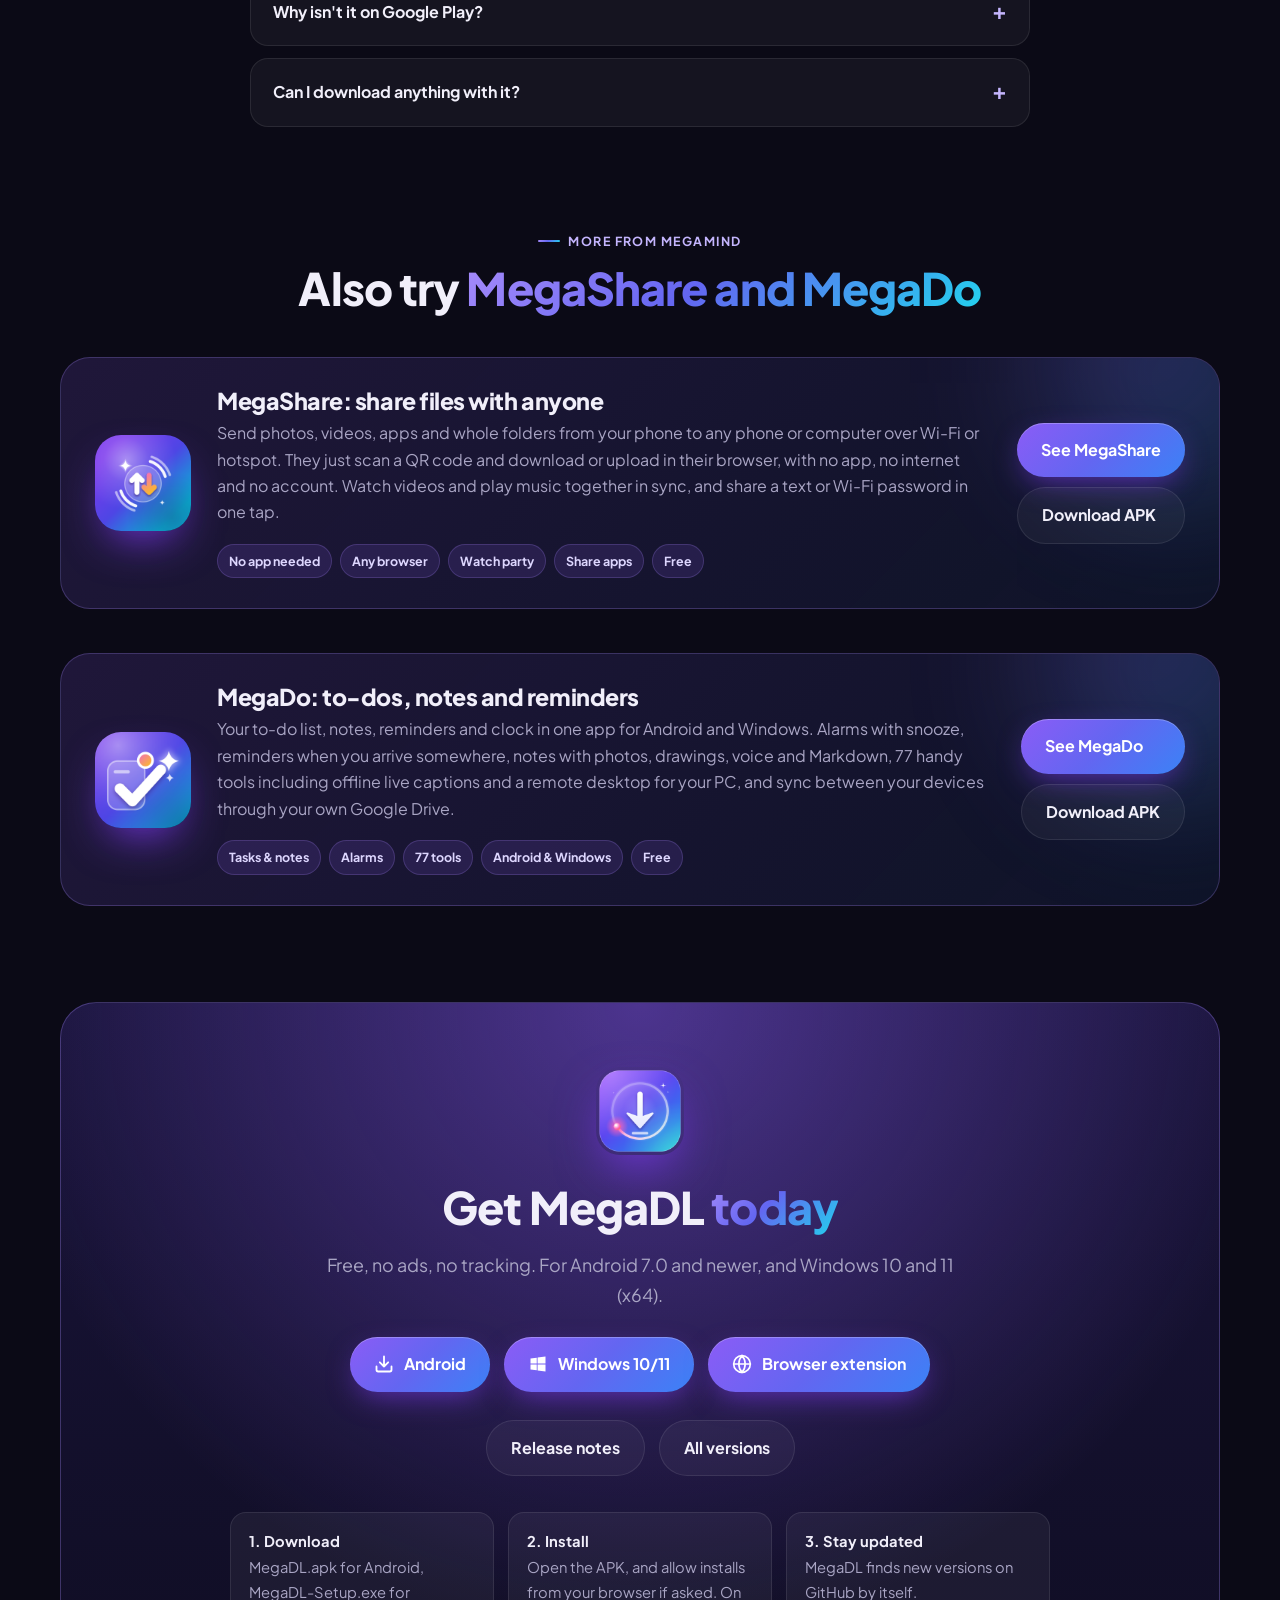
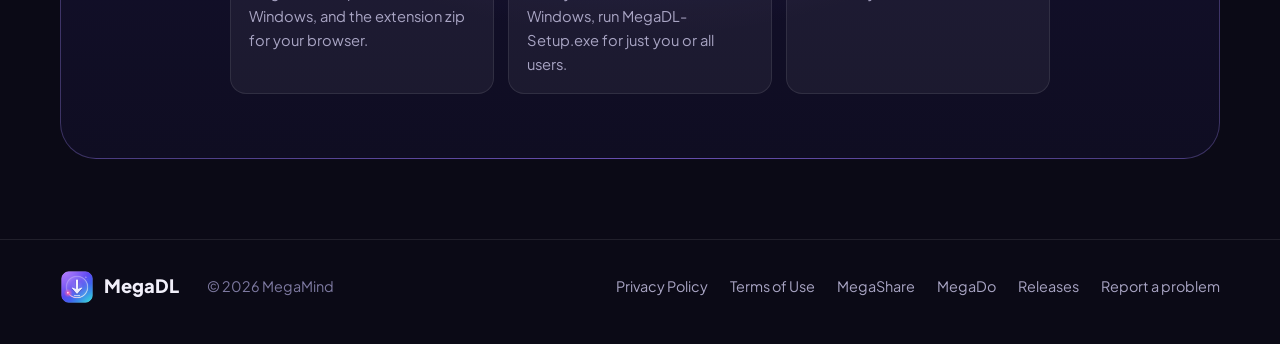
==== commit 0b31dde9: "Footer year from JavaScript (stays current every year) Co-Authored-By: Claude Opus 5.5 <noreply@anth" ====
--- a/index.html
+++ b/index.html
@@ -355,7 +355,7 @@
 <footer>
   <div class="wrap">
     <a class="brand" href="./"><img src="icon.png" alt="" width="28" height="28">MegaDL</a>
-    <span>© 2026 MegaMind</span>
+    <span>© <span class="year">2026</span> MegaMind</span><script>document.querySelectorAll('.year').forEach(function (e) { e.textContent = new Date().getFullYear(); });</script>
     <nav>
       <a href="privacy.html">Privacy Policy</a>
       <a href="terms.html">Terms of Use</a>
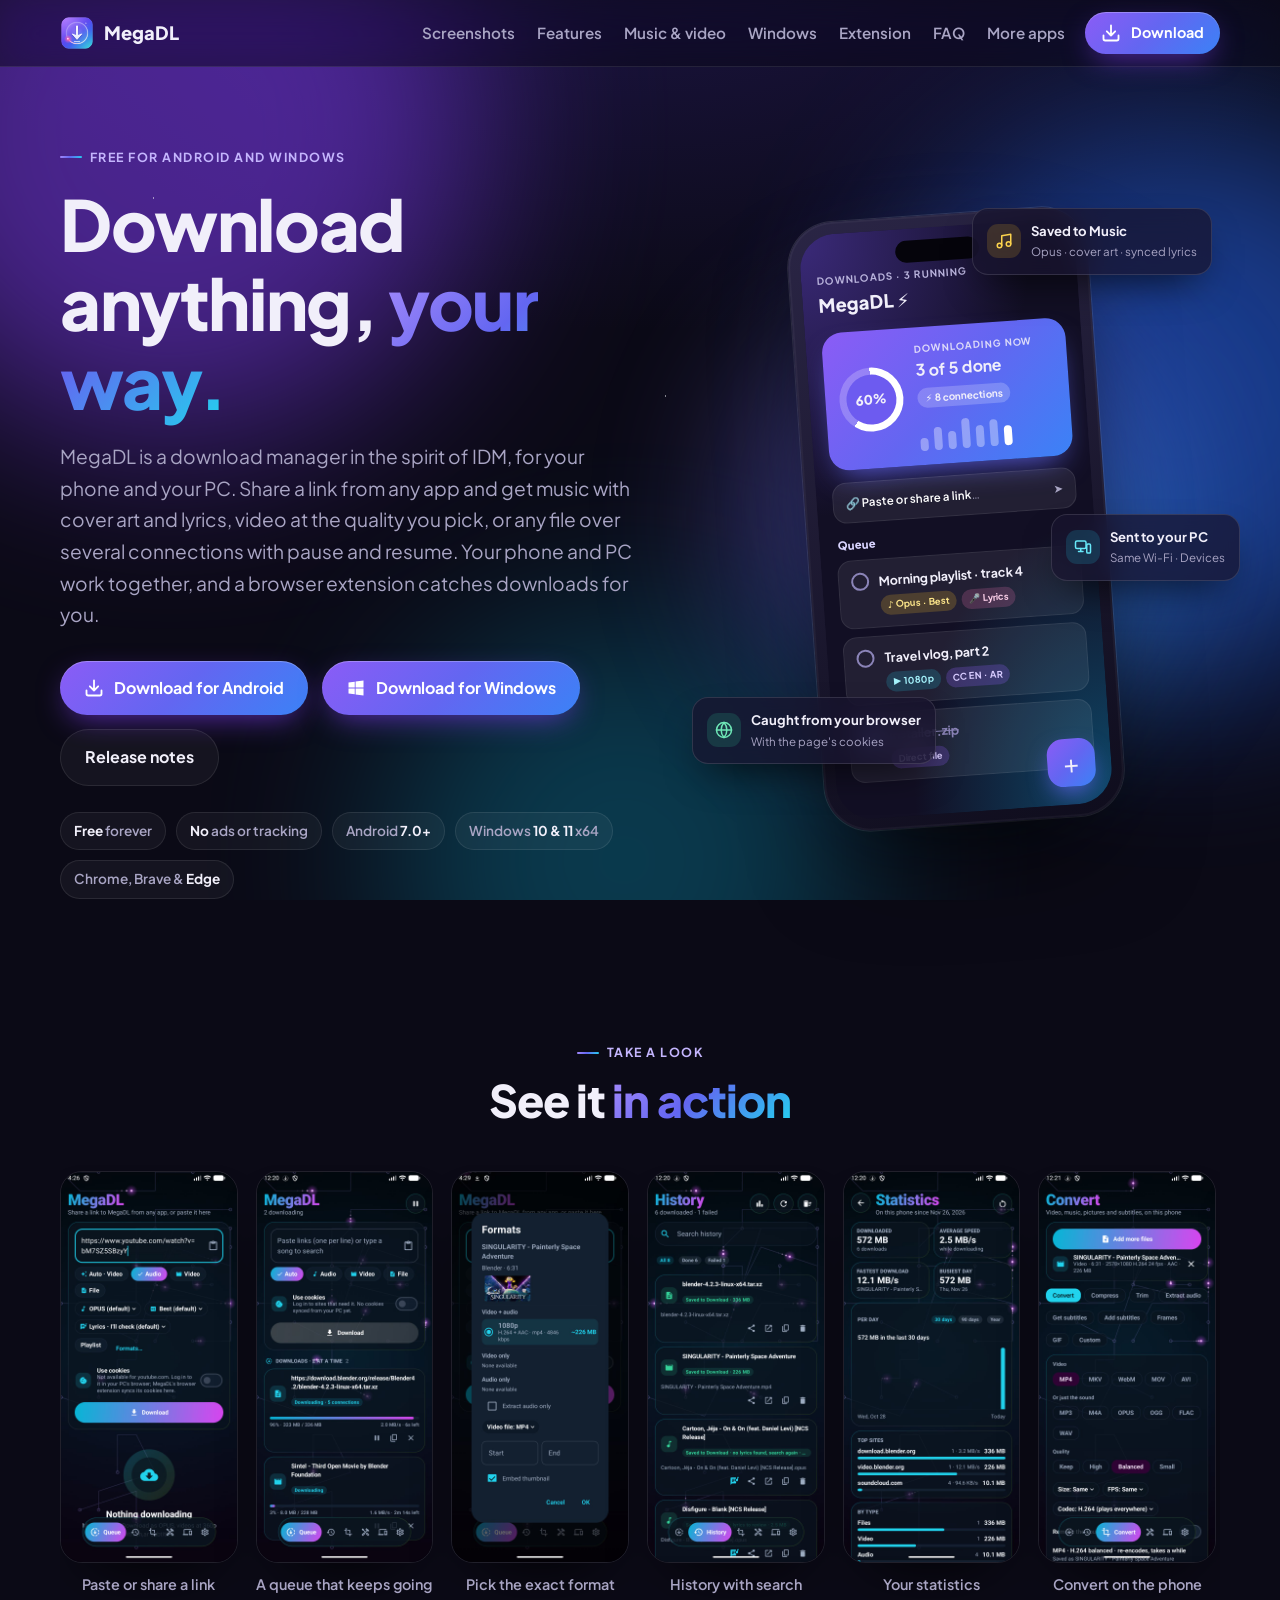
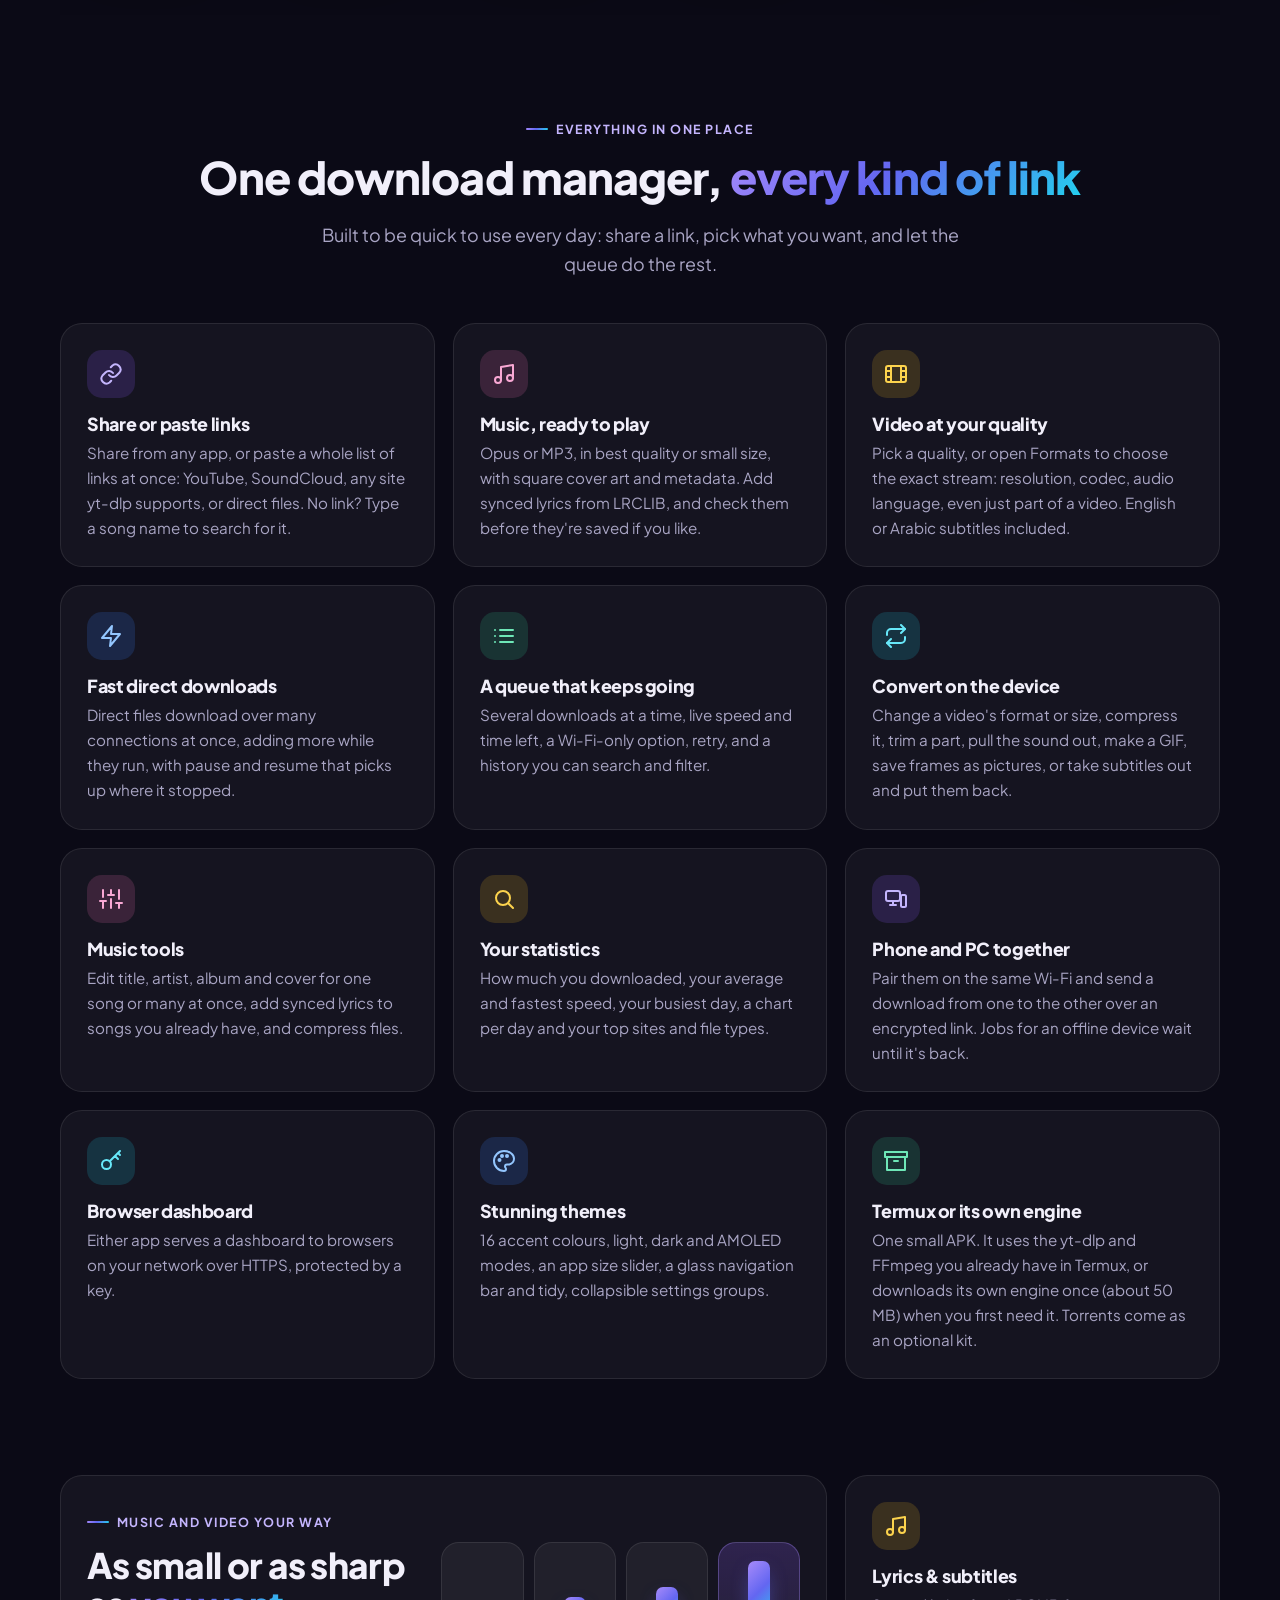
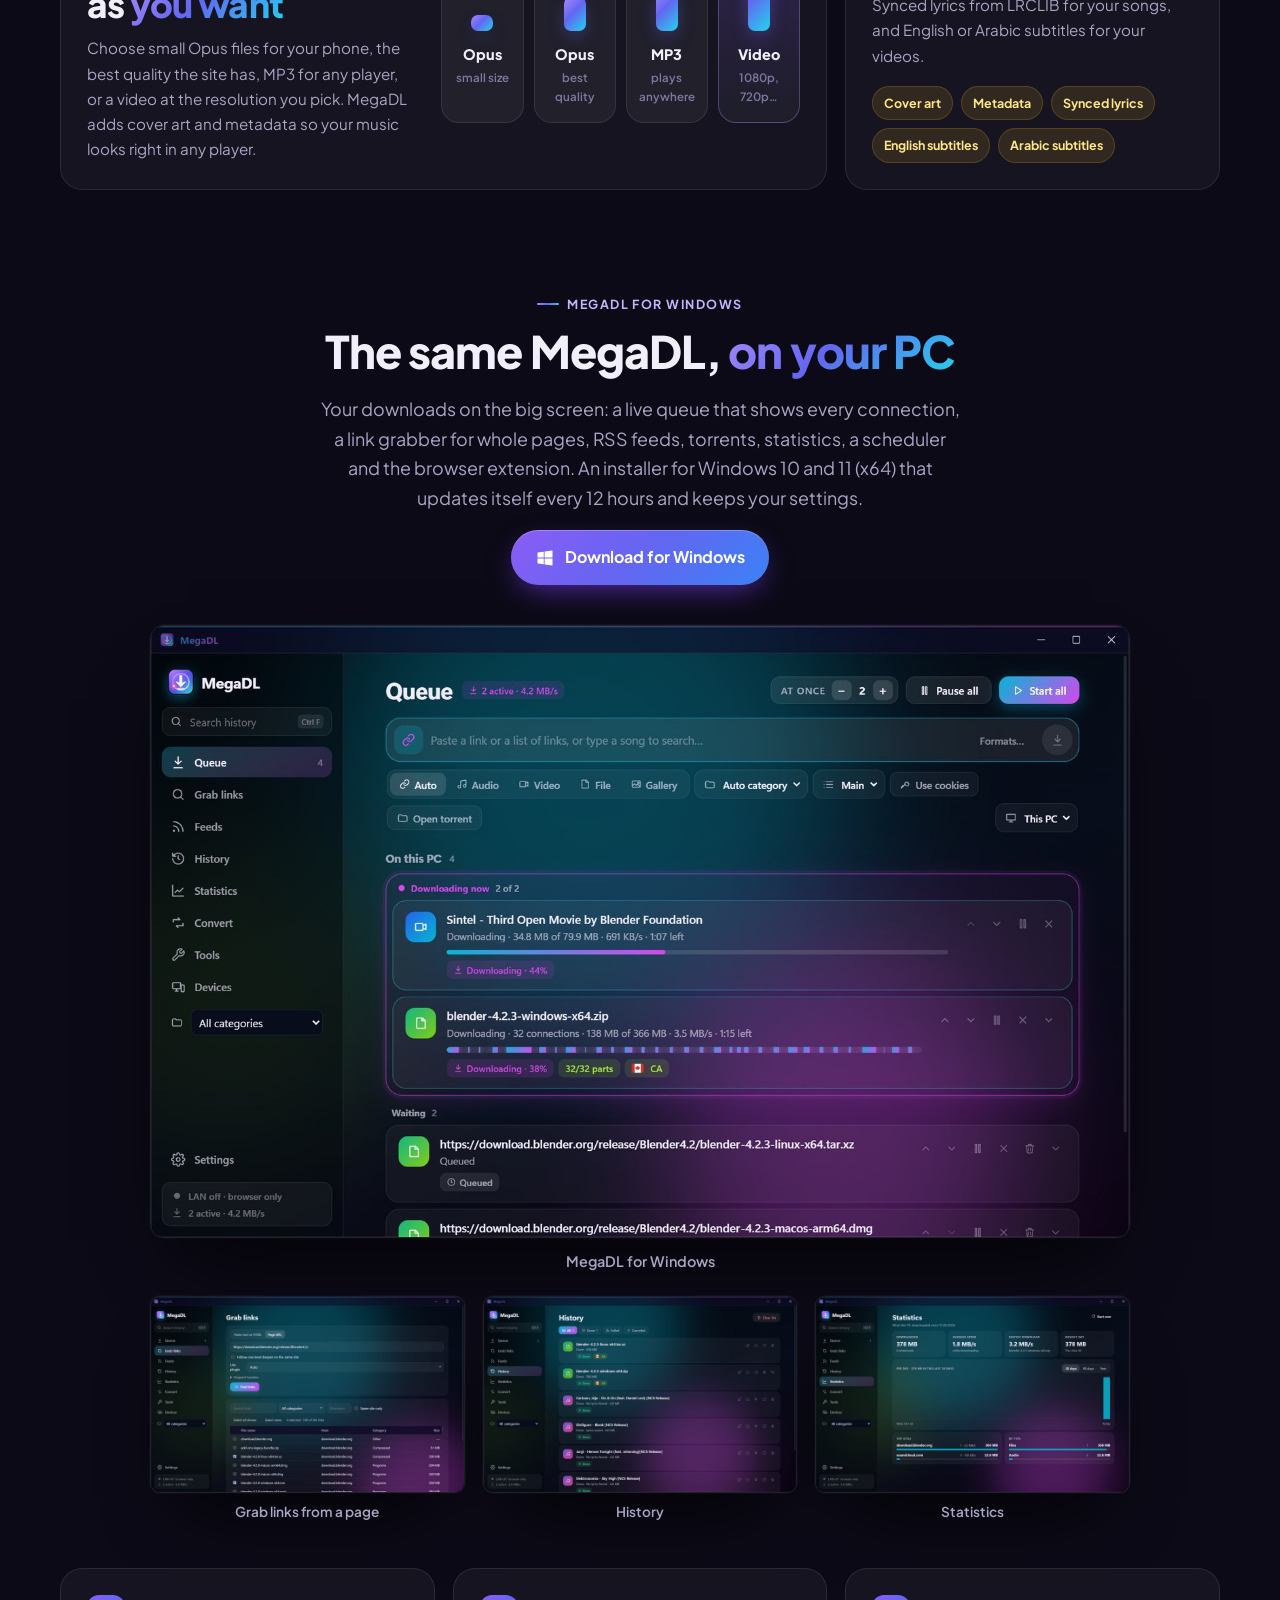
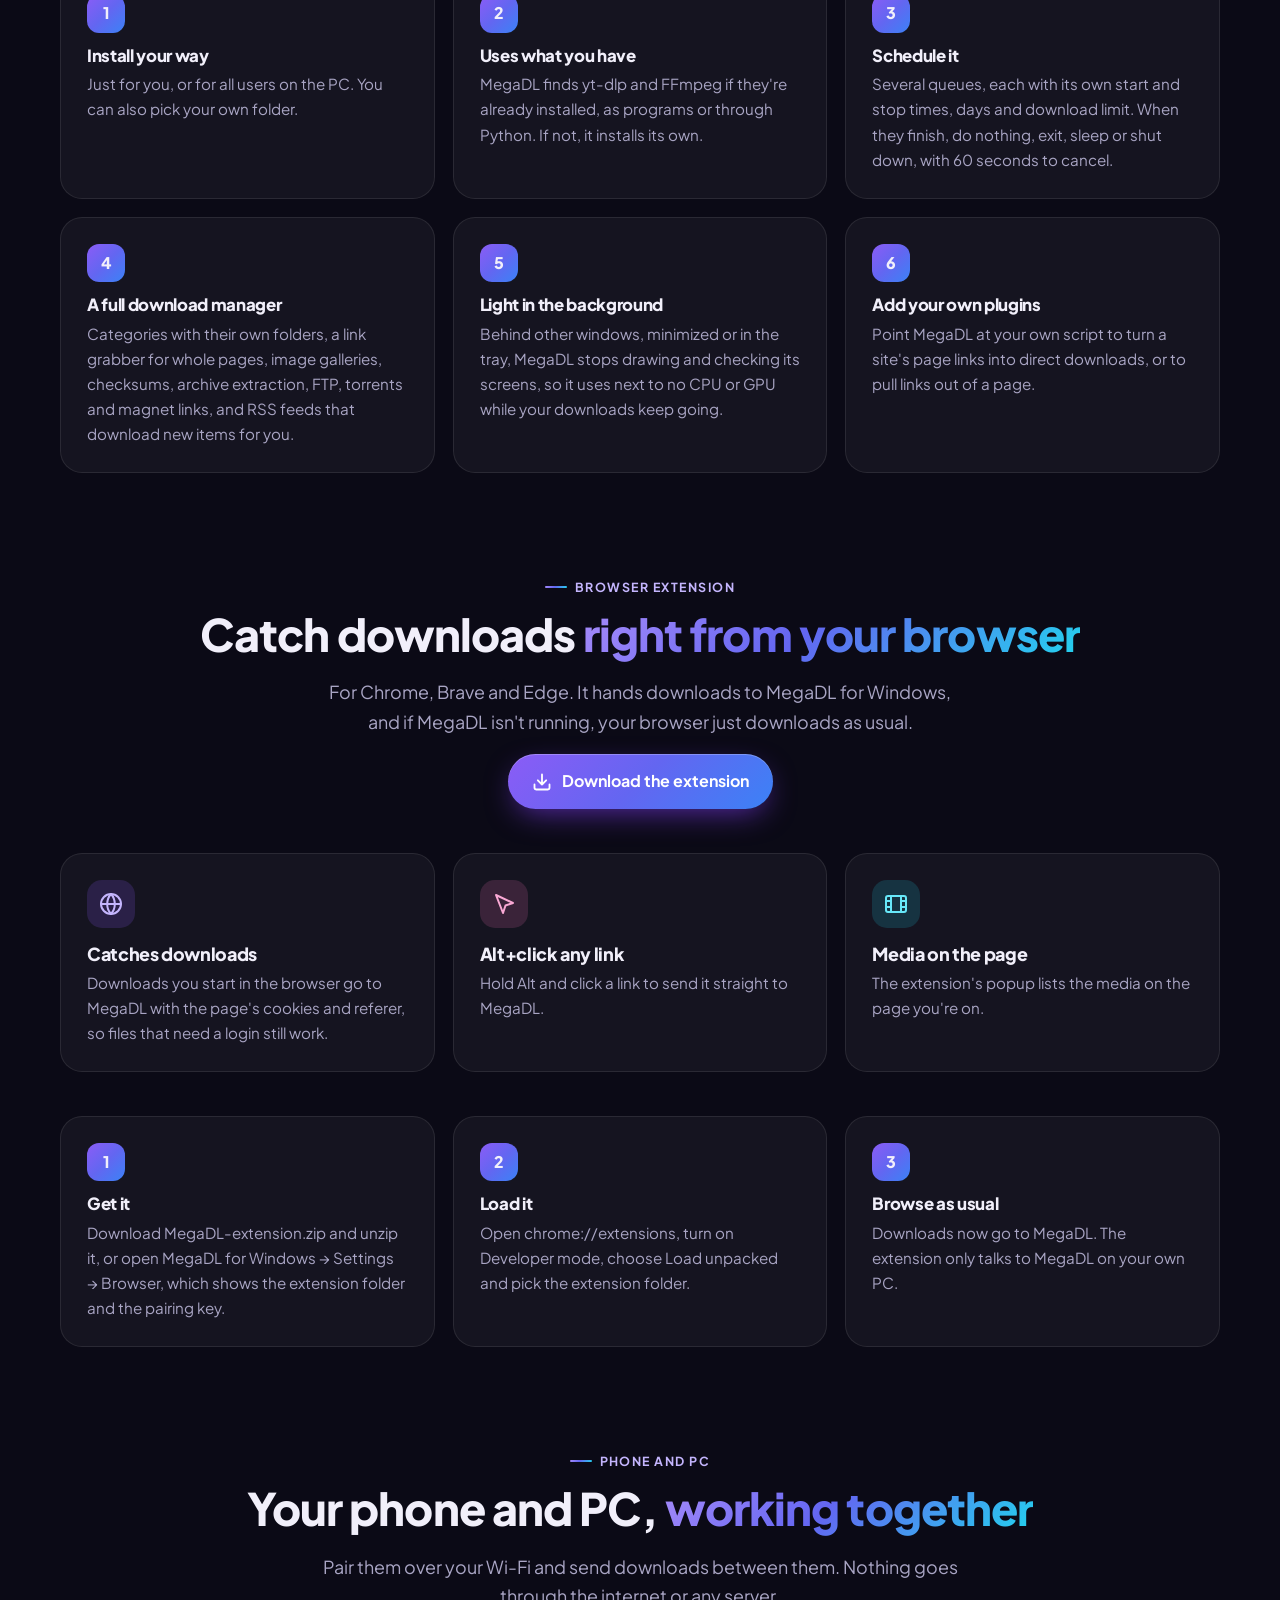
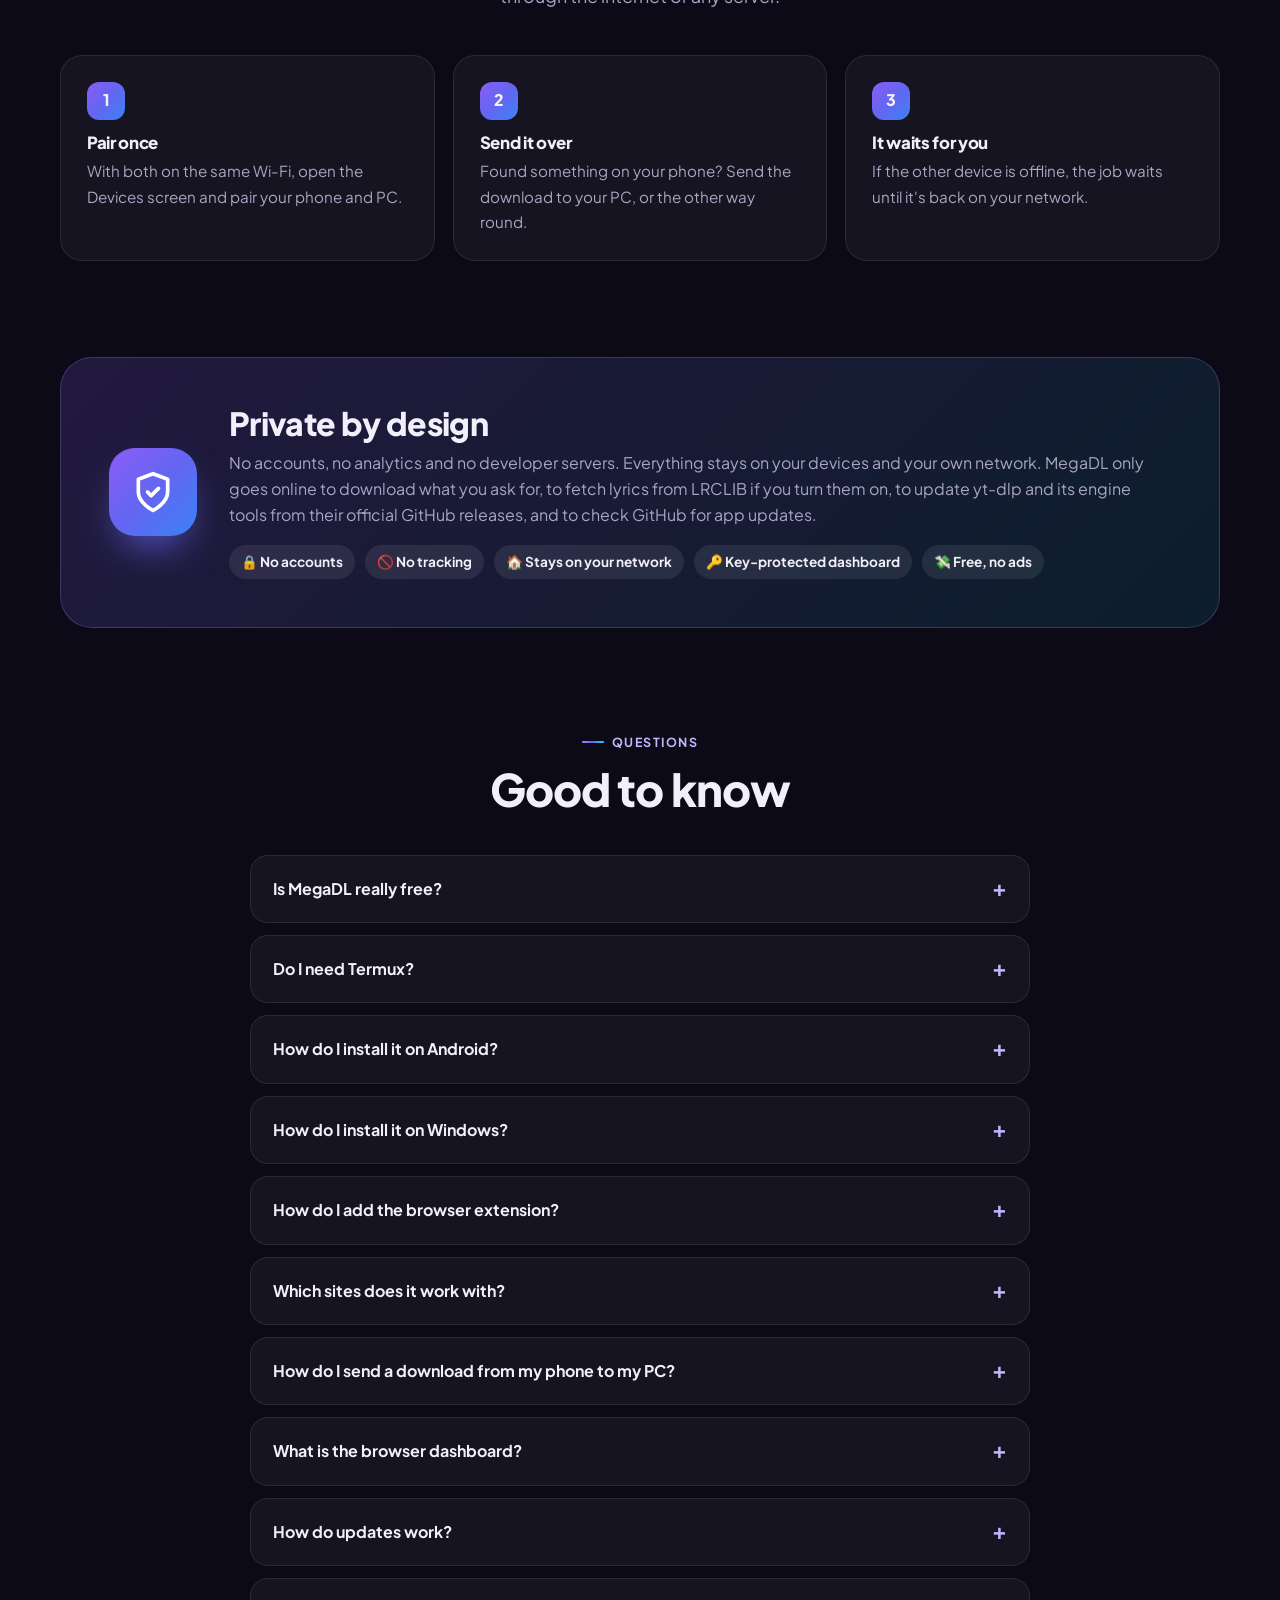
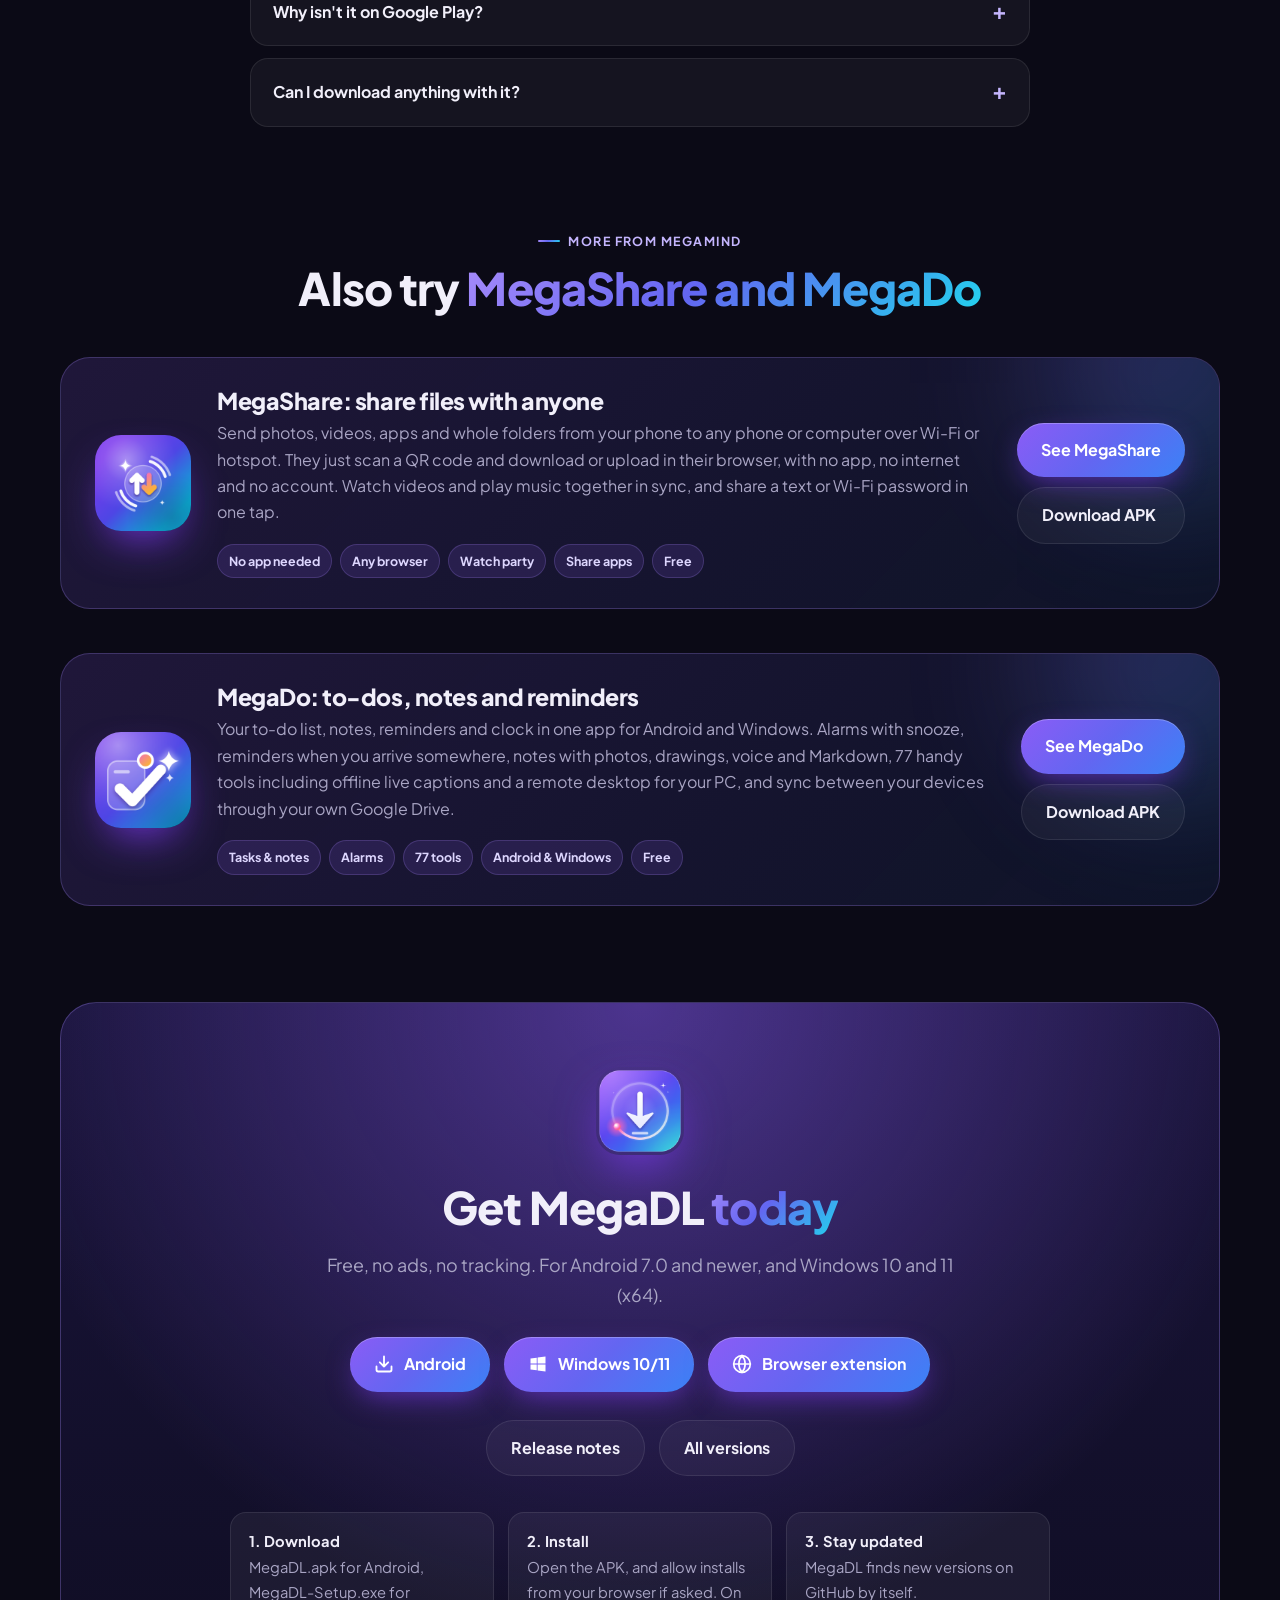
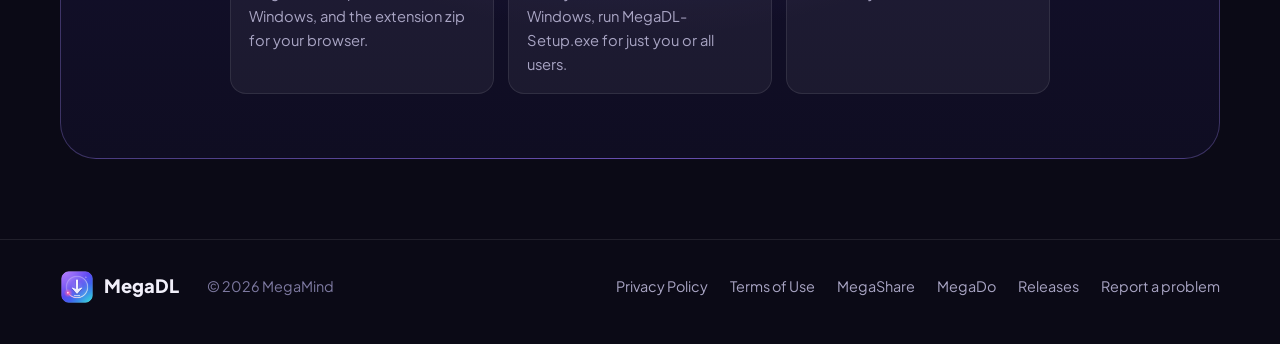
==== commit f812128b: "Light in the background: mention the Windows and Android idle optimizations Co-Authored-By: Claude O" ====
--- a/index.html
+++ b/index.html
@@ -5,11 +5,12 @@
 <meta name="viewport" content="width=device-width, initial-scale=1">
 <title>MegaDL: Download manager for Android and Windows, music, video and files (free)</title>
 <meta name="description" content="MegaDL is a free IDM-style download manager for Android and Windows. Share or paste a link from YouTube, SoundCloud or any yt-dlp site: music as Opus or MP3 with cover art and synced lyrics, video at the quality you pick with subtitles, and direct files over several connections with pause and resume. Pair your phone and PC, and catch downloads from Chrome, Brave and Edge. Download the APK or the Windows installer.">
-<meta name="keywords" content="MegaDL, download manager, IDM for Android, Android download manager, Windows download manager, yt-dlp app, YouTube downloader, SoundCloud downloader, music downloader, Opus, MP3, cover art, synced lyrics, LRCLIB, video downloader, subtitles, pause resume downloads, multi-connection download, browser extension, Chrome download manager, Brave, Edge, Termux, APK download">
+<meta name="keywords" content="MegaDL, download manager, IDM for Android, Android download manager, Windows download manager, yt-dlp app, YouTube downloader, SoundCloud downloader, music downloader, Opus, MP3, cover art, synced lyrics, LRCLIB, video downloader, subtitles, pause resume downloads, multi-connection download, browser extension, Chrome download manager, Brave, Edge, Termux, APK download, IDM alternative, free download manager, download accelerator, link grabber, torrent downloader, magnet links, RSS downloader, video converter, compress video, trim video, extract audio, music tag editor, synced lyrics, LRC, download statistics">
 <link rel="canonical" href="https://megamind2999.github.io/MegaDLAPK/">
 <link rel="icon" href="icon.png">
 <link rel="apple-touch-icon" href="icon.png">
 <meta name="theme-color" content="#0b0a16">
+<link rel="alternate" type="text/plain" title="MegaDL for AI agents (llms.txt)" href="llms.txt">
 <meta name="robots" content="index, follow, max-image-preview:large, max-snippet:-1, max-video-preview:-1">
 <meta name="author" content="MegaMind">
 <meta name="application-name" content="MegaDL">
@@ -27,38 +28,238 @@
 <meta name="twitter:description" content="Free download manager: music with cover art and lyrics, video at your quality, fast direct files, phone and PC pairing, and a browser extension.">
 <meta name="twitter:image" content="https://megamind2999.github.io/MegaDLAPK/icon.png">
 
-<!-- Lets Google show MegaDL as an app (name, OS, price, download) in search results. -->
+<!-- Tells Google and AI agents what MegaDL is (app, features, screenshots, price, download). The FAQPage block below must match the FAQ section word for word: update both together. -->
 <script type="application/ld+json">
 {
-  "@context": "https://schema.org",
-  "@type": "SoftwareApplication",
-  "name": "MegaDL",
-  "description": "IDM-style download manager for Android and Windows: music as Opus or MP3 with cover art and synced lyrics, video at a chosen quality with subtitles, multi-connection direct downloads with pause and resume, phone and PC pairing on Wi-Fi, and a browser extension for Chrome, Brave and Edge.",
-  "applicationCategory": "UtilitiesApplication",
-  "operatingSystem": "Android 7.0 or later, Windows 10, Windows 11",
-  "url": "https://megamind2999.github.io/MegaDLAPK/",
-  "downloadUrl": "https://github.com/MegaMind2999/MegaDLAPK/releases/latest/download/MegaDL.apk",
-  "installUrl": "https://github.com/MegaMind2999/MegaDLAPK/releases/latest",
-  "image": "https://megamind2999.github.io/MegaDLAPK/icon.png",
-  "screenshot": [
-    { "@type": "ImageObject", "url": "https://megamind2999.github.io/MegaDLAPK/screenshots/add.jpg", "caption": "Paste a link, pick music or video" },
-    { "@type": "ImageObject", "url": "https://megamind2999.github.io/MegaDLAPK/screenshots/queue.jpg", "caption": "The queue with live speed and connections" },
-    { "@type": "ImageObject", "url": "https://megamind2999.github.io/MegaDLAPK/screenshots/formats.jpg", "caption": "Pick the exact format" },
-    { "@type": "ImageObject", "url": "https://megamind2999.github.io/MegaDLAPK/screenshots/history.jpg", "caption": "History with search" },
-    { "@type": "ImageObject", "url": "https://megamind2999.github.io/MegaDLAPK/screenshots/stats.jpg", "caption": "Download statistics" },
-    { "@type": "ImageObject", "url": "https://megamind2999.github.io/MegaDLAPK/screenshots/convert.jpg", "caption": "Convert, compress and trim on the phone" },
-    { "@type": "ImageObject", "url": "https://megamind2999.github.io/MegaDLAPK/screenshots/devices.jpg", "caption": "Pair your phone and PC" },
-    { "@type": "ImageObject", "url": "https://megamind2999.github.io/MegaDLAPK/screenshots/settings.jpg", "caption": "Settings in tidy groups" },
-    { "@type": "ImageObject", "url": "https://megamind2999.github.io/MegaDLAPK/screenshots/themes.jpg", "caption": "Themes and accent colours" },
-    { "@type": "ImageObject", "url": "https://megamind2999.github.io/MegaDLAPK/screenshots/windows-queue.jpg", "caption": "MegaDL for Windows: the queue" },
-    { "@type": "ImageObject", "url": "https://megamind2999.github.io/MegaDLAPK/screenshots/windows-grab.jpg", "caption": "MegaDL for Windows: grab links from a page" },
-    { "@type": "ImageObject", "url": "https://megamind2999.github.io/MegaDLAPK/screenshots/windows-history.jpg", "caption": "MegaDL for Windows: history" },
-    { "@type": "ImageObject", "url": "https://megamind2999.github.io/MegaDLAPK/screenshots/windows-stats.jpg", "caption": "MegaDL for Windows: statistics" }
-  ],
-  "isAccessibleForFree": true,
-  "releaseNotes": "https://github.com/MegaMind2999/MegaDLAPK/releases",
-  "offers": { "@type": "Offer", "price": "0", "priceCurrency": "USD" },
-  "author": { "@type": "Person", "name": "MegaMind" }
+ "@context": "https://schema.org",
+ "@graph": [
+  {
+   "@type": "SoftwareApplication",
+   "@id": "https://megamind2999.github.io/MegaDLAPK/#app",
+   "name": "MegaDL",
+   "description": "IDM-style download manager for Android and Windows: music as Opus or MP3 with cover art and synced lyrics, video at a chosen quality with subtitles, multi-connection direct downloads with pause and resume, phone and PC pairing on Wi-Fi, and a browser extension for Chrome, Brave and Edge.",
+   "applicationCategory": "UtilitiesApplication",
+   "operatingSystem": "Android 7.0 or later, Windows 10, Windows 11",
+   "url": "https://megamind2999.github.io/MegaDLAPK/",
+   "downloadUrl": "https://github.com/MegaMind2999/MegaDLAPK/releases/latest/download/MegaDL.apk",
+   "installUrl": "https://github.com/MegaMind2999/MegaDLAPK/releases/latest",
+   "image": "https://megamind2999.github.io/MegaDLAPK/icon.png",
+   "screenshot": [
+    {
+     "@type": "ImageObject",
+     "url": "https://megamind2999.github.io/MegaDLAPK/screenshots/add.jpg",
+     "caption": "Paste or share a link"
+    },
+    {
+     "@type": "ImageObject",
+     "url": "https://megamind2999.github.io/MegaDLAPK/screenshots/queue.jpg",
+     "caption": "A queue that keeps going"
+    },
+    {
+     "@type": "ImageObject",
+     "url": "https://megamind2999.github.io/MegaDLAPK/screenshots/formats.jpg",
+     "caption": "Pick the exact format"
+    },
+    {
+     "@type": "ImageObject",
+     "url": "https://megamind2999.github.io/MegaDLAPK/screenshots/history.jpg",
+     "caption": "History with search"
+    },
+    {
+     "@type": "ImageObject",
+     "url": "https://megamind2999.github.io/MegaDLAPK/screenshots/stats.jpg",
+     "caption": "Your statistics"
+    },
+    {
+     "@type": "ImageObject",
+     "url": "https://megamind2999.github.io/MegaDLAPK/screenshots/convert.jpg",
+     "caption": "Convert on the phone"
+    },
+    {
+     "@type": "ImageObject",
+     "url": "https://megamind2999.github.io/MegaDLAPK/screenshots/devices.jpg",
+     "caption": "Phone and PC together"
+    },
+    {
+     "@type": "ImageObject",
+     "url": "https://megamind2999.github.io/MegaDLAPK/screenshots/settings.jpg",
+     "caption": "Tidy settings"
+    },
+    {
+     "@type": "ImageObject",
+     "url": "https://megamind2999.github.io/MegaDLAPK/screenshots/themes.jpg",
+     "caption": "Make it yours"
+    },
+    {
+     "@type": "ImageObject",
+     "url": "https://megamind2999.github.io/MegaDLAPK/screenshots/windows-queue.jpg",
+     "caption": "MegaDL for Windows"
+    },
+    {
+     "@type": "ImageObject",
+     "url": "https://megamind2999.github.io/MegaDLAPK/screenshots/windows-grab.jpg",
+     "caption": "Grab links from a page"
+    },
+    {
+     "@type": "ImageObject",
+     "url": "https://megamind2999.github.io/MegaDLAPK/screenshots/windows-history.jpg",
+     "caption": "History"
+    },
+    {
+     "@type": "ImageObject",
+     "url": "https://megamind2999.github.io/MegaDLAPK/screenshots/windows-stats.jpg",
+     "caption": "Statistics"
+    }
+   ],
+   "isAccessibleForFree": true,
+   "releaseNotes": "https://github.com/MegaMind2999/MegaDLAPK/releases",
+   "offers": {
+    "@type": "Offer",
+    "price": "0",
+    "priceCurrency": "USD"
+   },
+   "author": {
+    "@id": "https://megamind2999.github.io/MegaDLAPK/#author"
+   },
+   "alternateName": "MegaDL APK",
+   "featureList": [
+    "Share or paste links: Share from any app, or paste a whole list of links at once: YouTube, SoundCloud, any site yt-dlp supports, or direct files. No link? Type a song name to search for it.",
+    "Music, ready to play: Opus or MP3, in best quality or small size, with square cover art and metadata. Add synced lyrics from LRCLIB, and check them before they're saved if you like.",
+    "Video at your quality: Pick a quality, or open Formats to choose the exact stream: resolution, codec, audio language, even just part of a video. English or Arabic subtitles included.",
+    "Fast direct downloads: Direct files download over many connections at once, adding more while they run, with pause and resume that picks up where it stopped.",
+    "A queue that keeps going: Several downloads at a time, live speed and time left, a Wi-Fi-only option, retry, and a history you can search and filter.",
+    "Convert on the device: Change a video's format or size, compress it, trim a part, pull the sound out, make a GIF, save frames as pictures, or take subtitles out and put them back.",
+    "Music tools: Edit title, artist, album and cover for one song or many at once, add synced lyrics to songs you already have, and compress files.",
+    "Your statistics: How much you downloaded, your average and fastest speed, your busiest day, a chart per day and your top sites and file types.",
+    "Phone and PC together: Pair them on the same Wi-Fi and send a download from one to the other over an encrypted link. Jobs for an offline device wait until it's back.",
+    "Browser dashboard: Either app serves a dashboard to browsers on your network over HTTPS, protected by a key.",
+    "Stunning themes: 16 accent colours, light, dark and AMOLED modes, an app size slider, a glass navigation bar and tidy, collapsible settings groups.",
+    "Termux or its own engine: One small APK. It uses the yt-dlp and FFmpeg you already have in Termux, or downloads its own engine once (about 50 MB) when you first need it. Torrents come as an optional kit.",
+    "Lyrics & subtitles: Synced lyrics from LRCLIB for your songs, and English or Arabic subtitles for your videos.",
+    "Catches downloads: Downloads you start in the browser go to MegaDL with the page's cookies and referer, so files that need a login still work.",
+    "Alt+click any link: Hold Alt and click a link to send it straight to MegaDL.",
+    "Media on the page: The extension's popup lists the media on the page you're on."
+   ],
+   "publisher": {
+    "@id": "https://megamind2999.github.io/MegaDLAPK/#author"
+   }
+  },
+  {
+   "@type": "Person",
+   "@id": "https://megamind2999.github.io/MegaDLAPK/#author",
+   "name": "MegaMind",
+   "url": "https://github.com/MegaMind2999"
+  },
+  {
+   "@type": "WebSite",
+   "@id": "https://megamind2999.github.io/MegaDLAPK/#website",
+   "name": "MegaDL",
+   "url": "https://megamind2999.github.io/MegaDLAPK/",
+   "inLanguage": "en",
+   "publisher": {
+    "@id": "https://megamind2999.github.io/MegaDLAPK/#author"
+   },
+   "about": {
+    "@id": "https://megamind2999.github.io/MegaDLAPK/#app"
+   }
+  }
+ ]
+}
+</script>
+<script type="application/ld+json">
+{
+ "@context": "https://schema.org",
+ "@type": "FAQPage",
+ "mainEntity": [
+  {
+   "@type": "Question",
+   "name": "Is MegaDL really free?",
+   "acceptedAnswer": {
+    "@type": "Answer",
+    "text": "Yes. It's free, with no ads and no tracking."
+   }
+  },
+  {
+   "@type": "Question",
+   "name": "Do I need Termux?",
+   "acceptedAnswer": {
+    "@type": "Answer",
+    "text": "No. If you already have yt-dlp and FFmpeg in Termux, MegaDL can use them. Otherwise it downloads its own engine (Python, yt-dlp and FFmpeg, about 50 MB) once, from Settings → Engine or automatically with your first music or video download. Direct file downloads need neither."
+   }
+  },
+  {
+   "@type": "Question",
+   "name": "How do I install it on Android?",
+   "acceptedAnswer": {
+    "@type": "Answer",
+    "text": "Download the APK on your phone and open it. If Android asks, allow installing apps from your browser or file manager. If you use Termux, MegaDL also asks for permission to run commands in it."
+   }
+  },
+  {
+   "@type": "Question",
+   "name": "How do I install it on Windows?",
+   "acceptedAnswer": {
+    "@type": "Answer",
+    "text": "Download MegaDL-Setup.exe (Windows 10 and 11, x64) and run it. You can install it just for you or for all users, and choose the folder. MegaDL uses the yt-dlp and FFmpeg you already have (as programs or through Python), or installs its own."
+   }
+  },
+  {
+   "@type": "Question",
+   "name": "How do I add the browser extension?",
+   "acceptedAnswer": {
+    "@type": "Answer",
+    "text": "Download MegaDL-extension.zip and unzip it, or open MegaDL for Windows → Settings → Browser, which shows the extension folder and the pairing key. Then open chrome://extensions in Chrome, Brave or Edge, turn on Developer mode, choose Load unpacked and pick the folder. If MegaDL isn't running, your browser downloads files normally."
+   }
+  },
+  {
+   "@type": "Question",
+   "name": "Which sites does it work with?",
+   "acceptedAnswer": {
+    "@type": "Answer",
+    "text": "YouTube, SoundCloud and any other site yt-dlp supports, plus direct links to any file. You can also type a song name to search for it."
+   }
+  },
+  {
+   "@type": "Question",
+   "name": "How do I send a download from my phone to my PC?",
+   "acceptedAnswer": {
+    "@type": "Answer",
+    "text": "Put both on the same Wi-Fi and pair them from the Devices screen. After that you can send a download from either device to the other. If the other device is offline, the job waits until it's back on your network."
+   }
+  },
+  {
+   "@type": "Question",
+   "name": "What is the browser dashboard?",
+   "acceptedAnswer": {
+    "@type": "Answer",
+    "text": "MegaDL for Android and for Windows can each serve a dashboard that other devices on your network open in a browser. It's protected by a key, so only people you give the key to can use it."
+   }
+  },
+  {
+   "@type": "Question",
+   "name": "How do updates work?",
+   "acceptedAnswer": {
+    "@type": "Answer",
+    "text": "On Android, MegaDL checks GitHub for a new version once a day; you'll find it in Settings → Updates. On Windows it checks every 12 hours, installs updates quietly and keeps your settings."
+   }
+  },
+  {
+   "@type": "Question",
+   "name": "Why isn't it on Google Play?",
+   "acceptedAnswer": {
+    "@type": "Answer",
+    "text": "MegaDL is published directly as an APK on this site and its GitHub releases page."
+   }
+  },
+  {
+   "@type": "Question",
+   "name": "Can I download anything with it?",
+   "acceptedAnswer": {
+    "@type": "Answer",
+    "text": "MegaDL is a tool, like your browser. You're responsible for downloading only content you have the right to download. See the Terms of Use."
+   }
+  }
+ ]
 }
 </script>
 
@@ -239,6 +440,7 @@
     <div class="step reveal"><h3>Uses what you have</h3><p>MegaDL finds yt-dlp and FFmpeg if they're already installed, as programs or through Python. If not, it installs its own.</p></div>
     <div class="step reveal"><h3>Schedule it</h3><p>Several queues, each with its own start and stop times, days and download limit. When they finish, do nothing, exit, sleep or shut down, with 60 seconds to cancel.</p></div>
     <div class="step reveal"><h3>A full download manager</h3><p>Categories with their own folders, a link grabber for whole pages, image galleries, checksums, archive extraction, FTP, torrents and magnet links, and RSS feeds that download new items for you.</p></div>
+    <div class="step reveal"><h3>Light in the background</h3><p>Behind other windows, minimized or in the tray, MegaDL stops drawing and checking its screens, so it uses next to no CPU or GPU while your downloads keep going.</p></div>
     <div class="step reveal"><h3>Add your own plugins</h3><p>Point MegaDL at your own script to turn a site's page links into direct downloads, or to pull links out of a page.</p></div>
   </div>
 
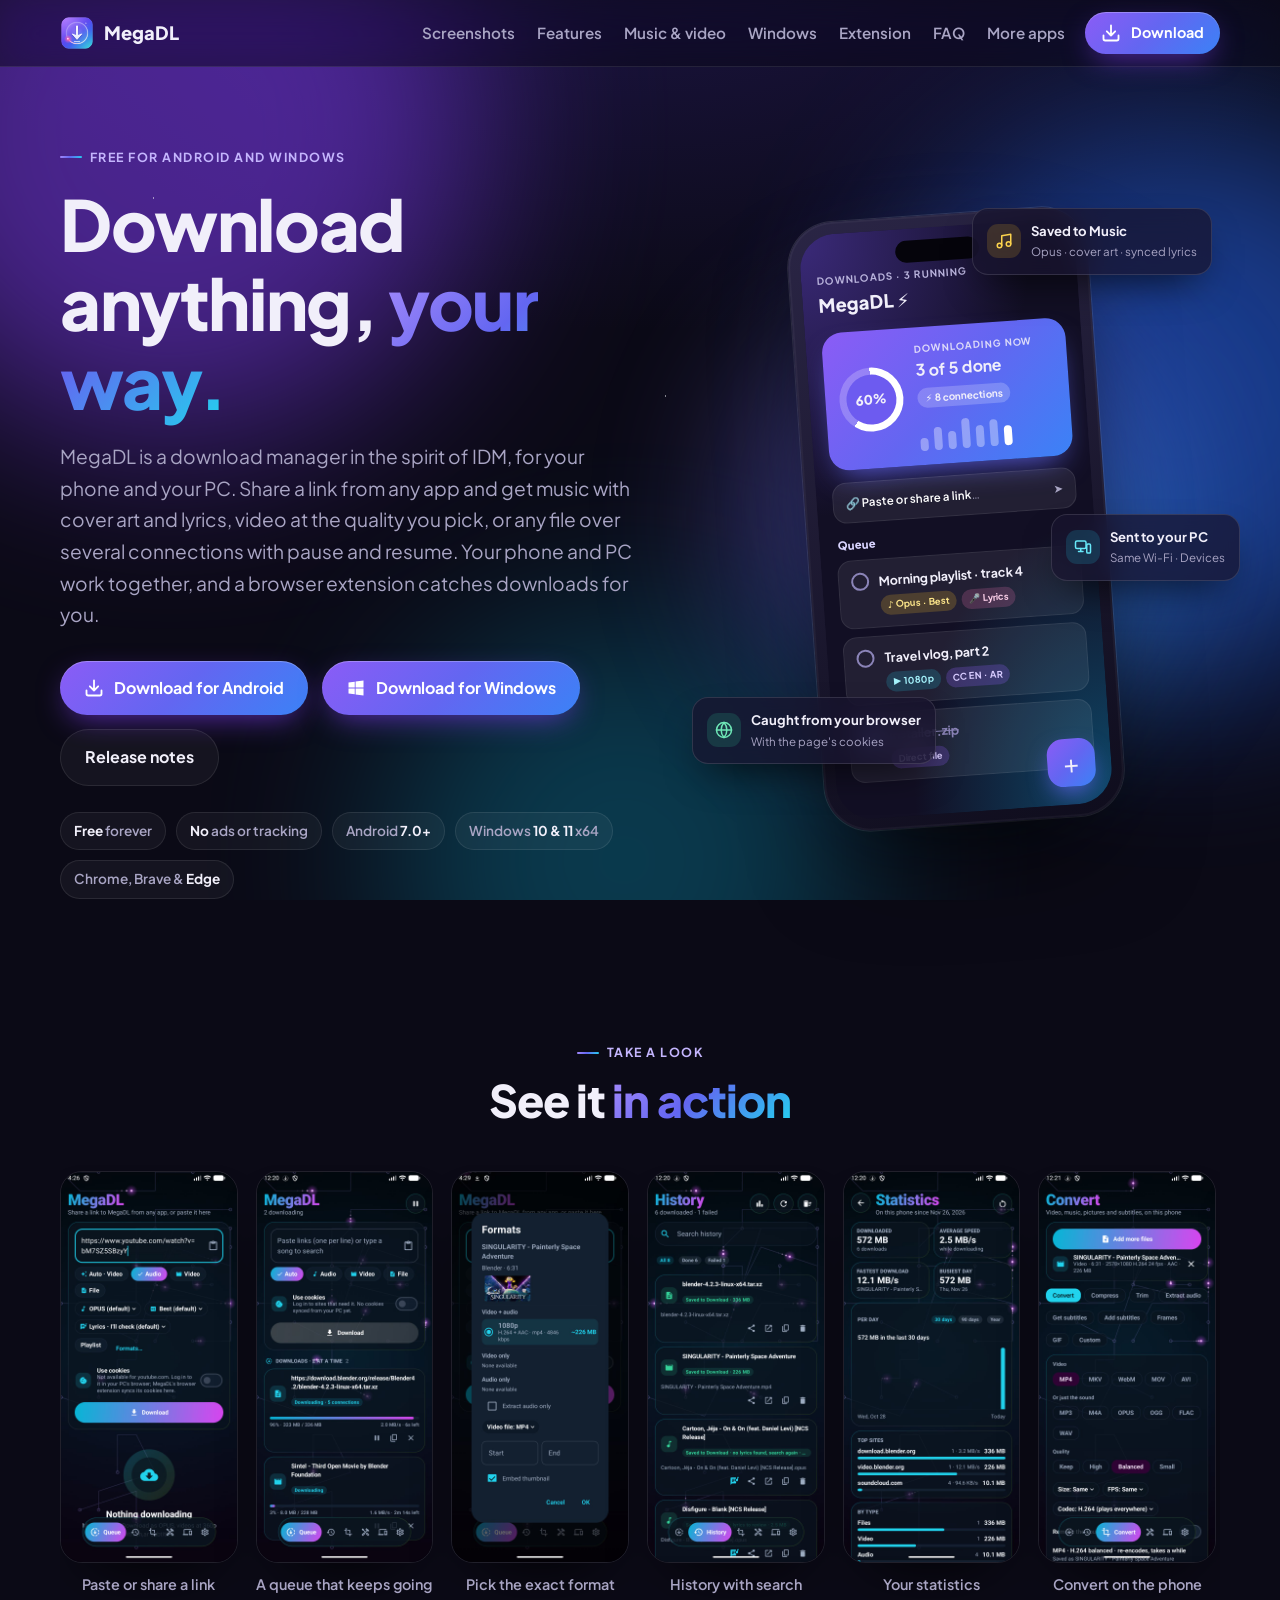
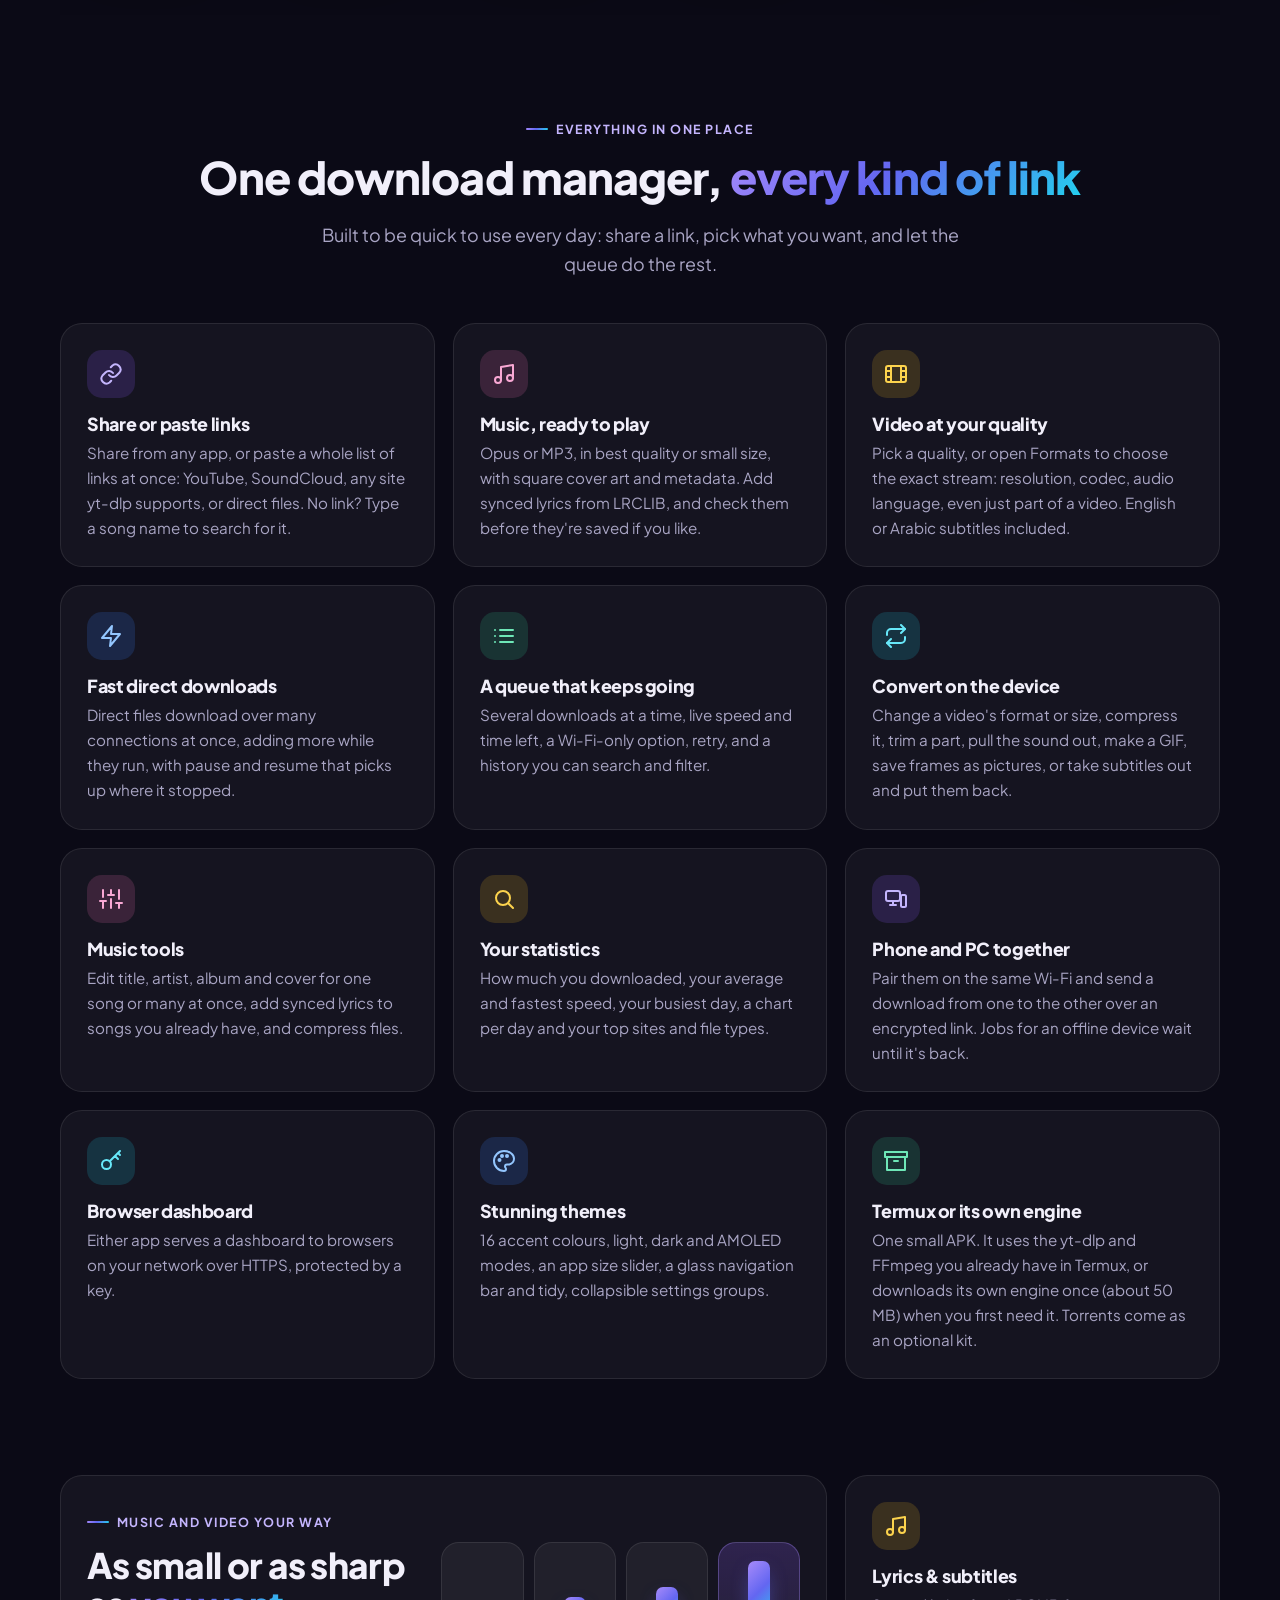
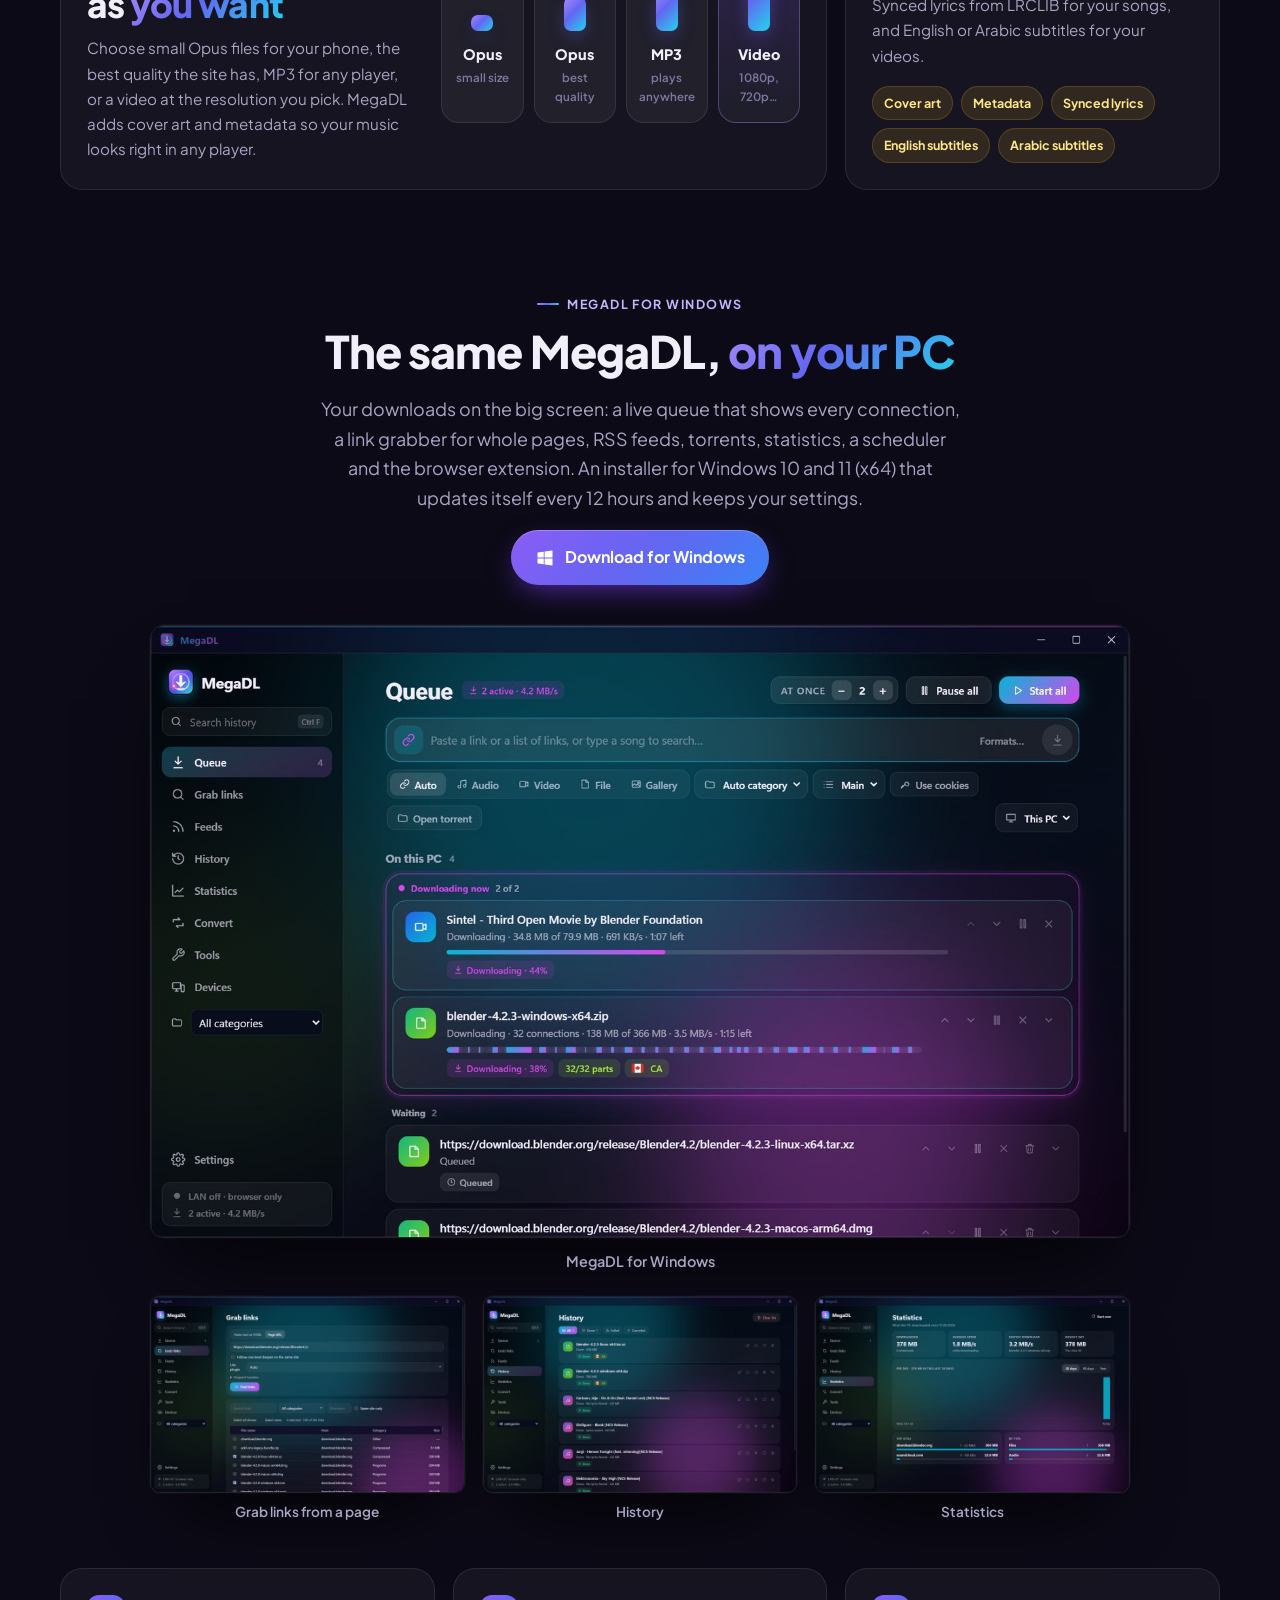
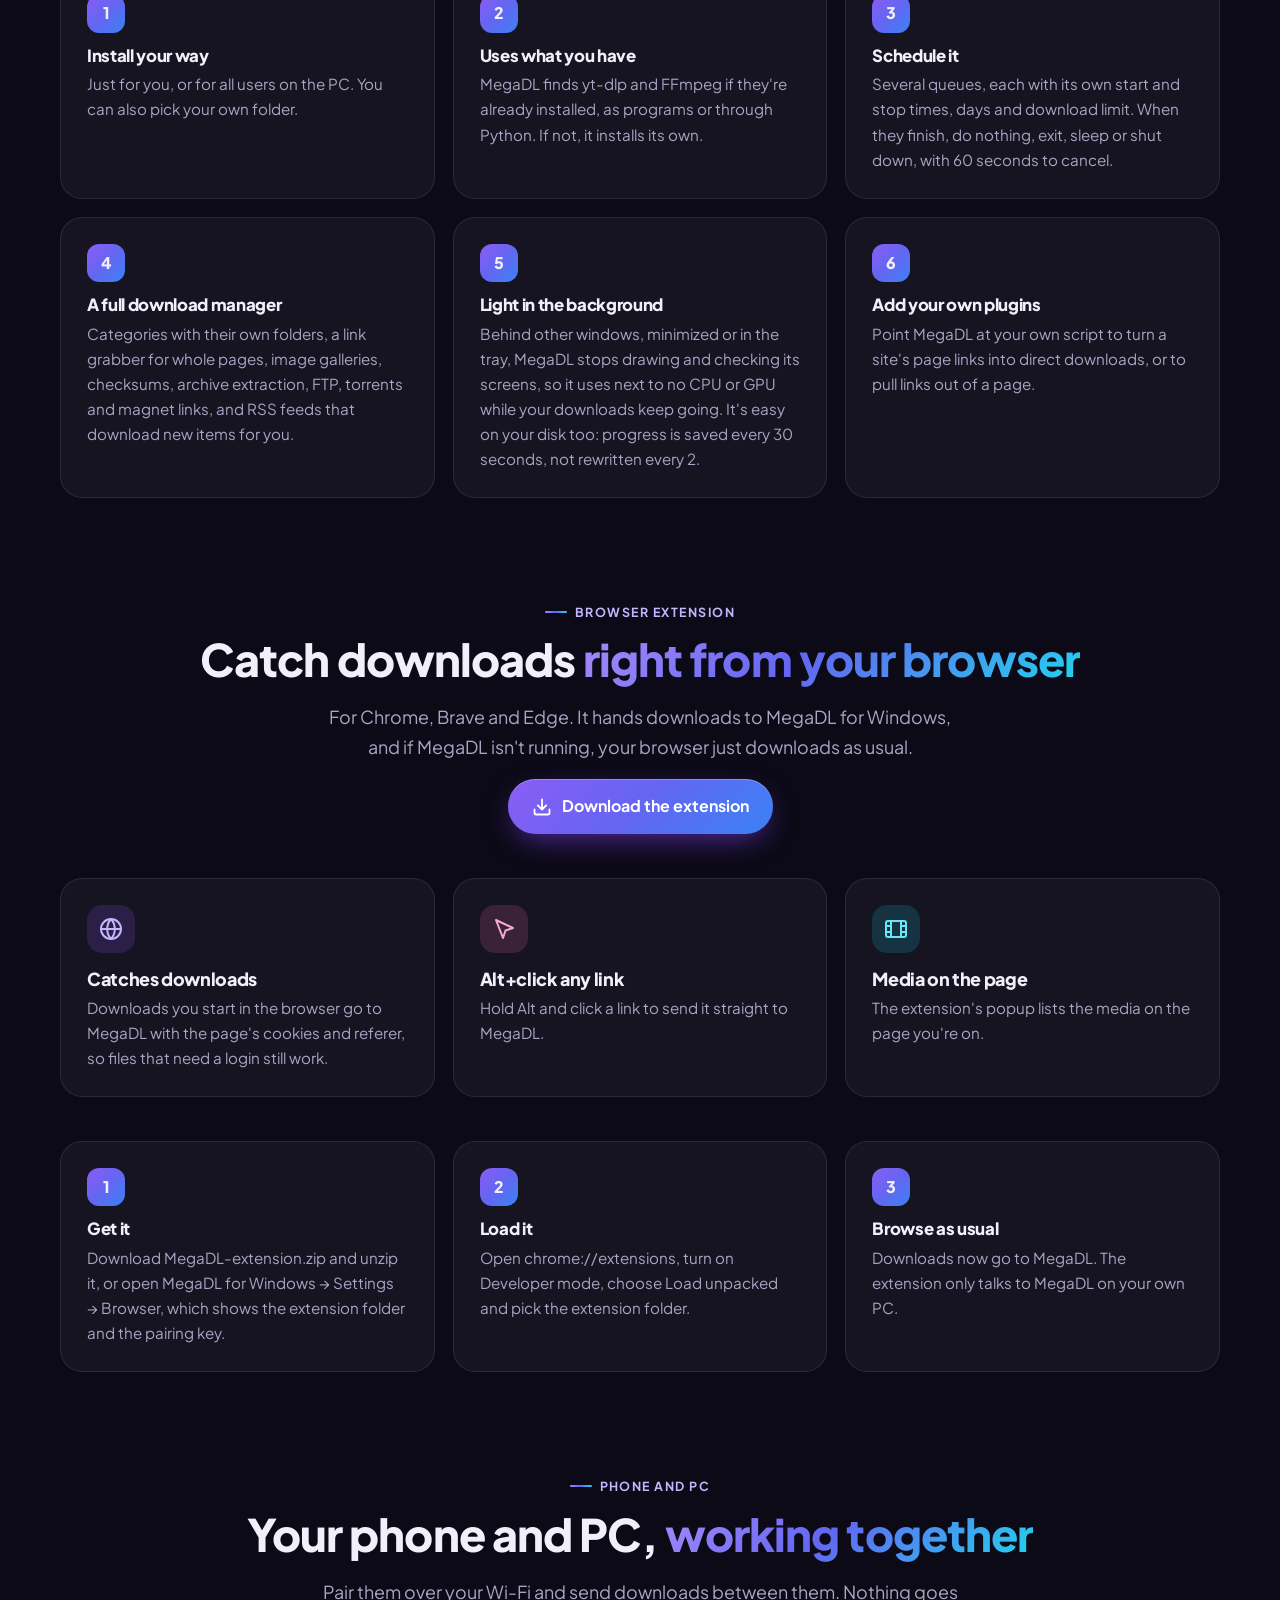
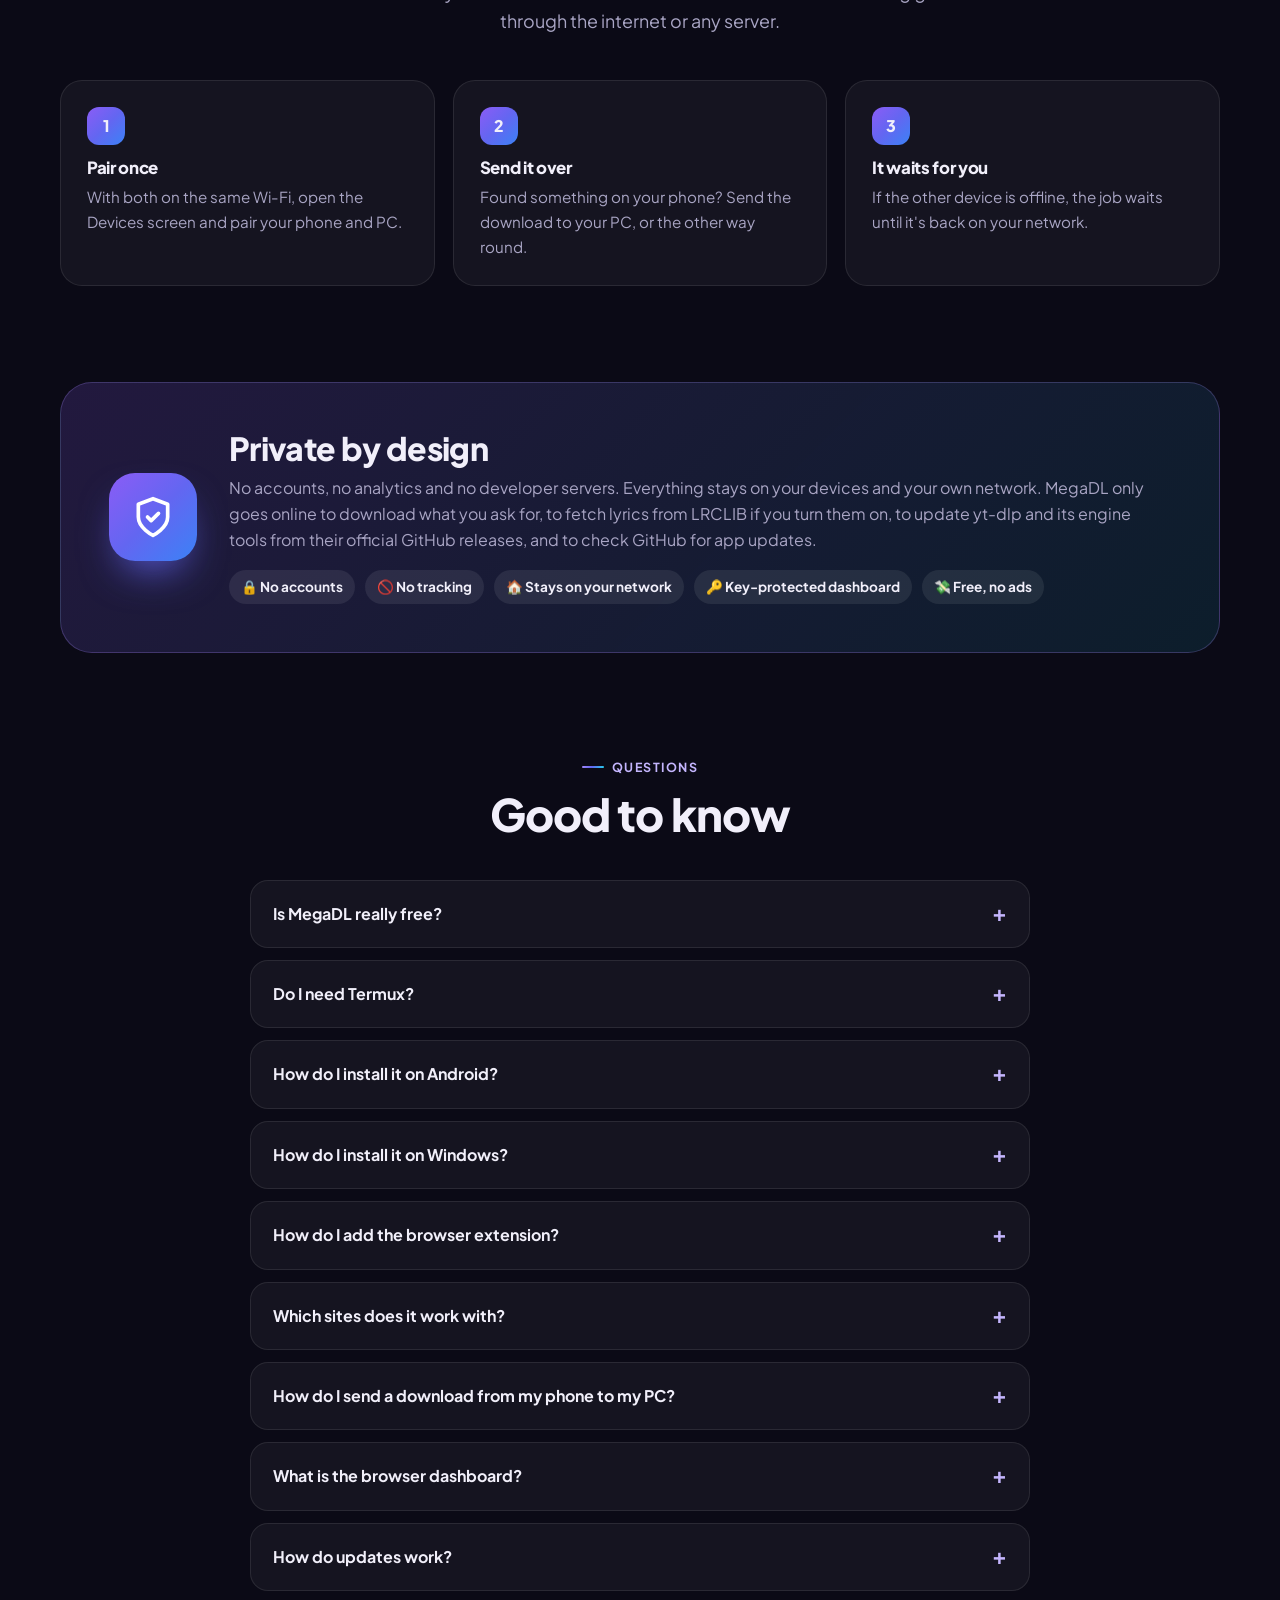
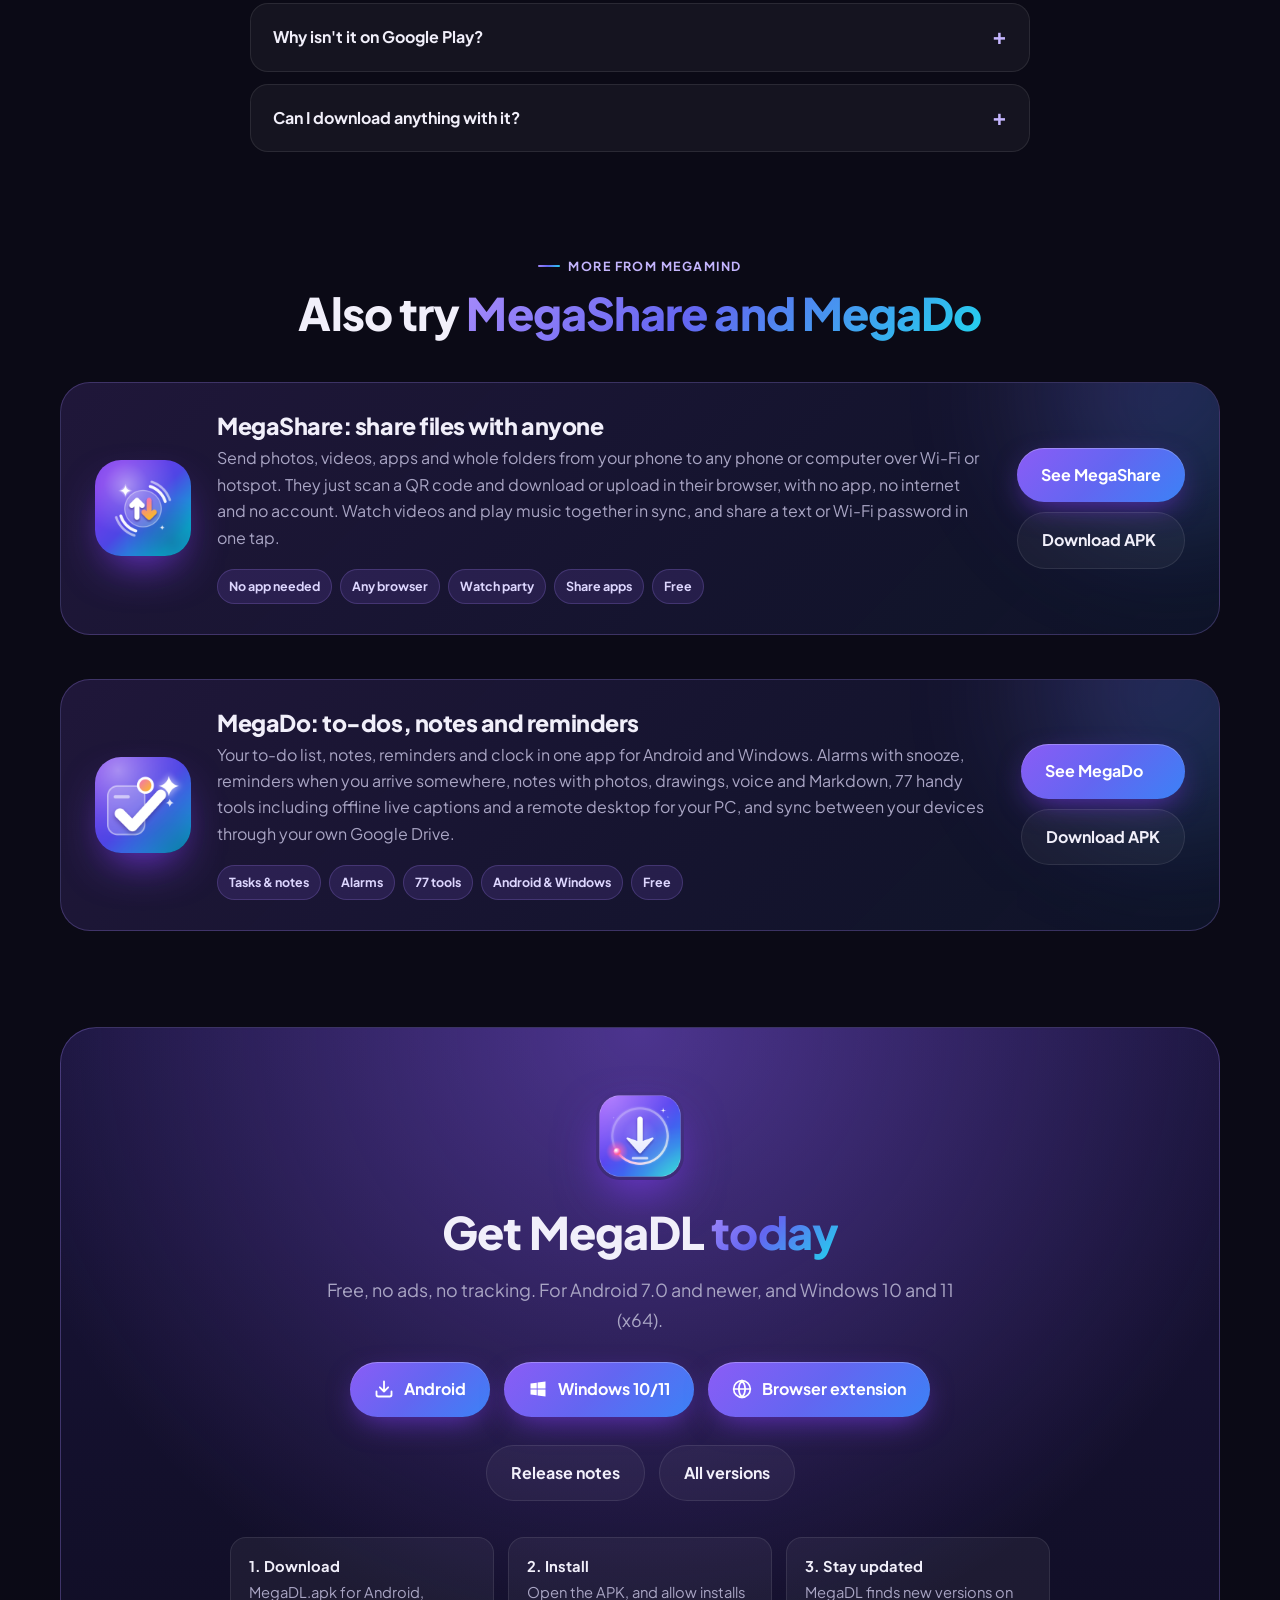
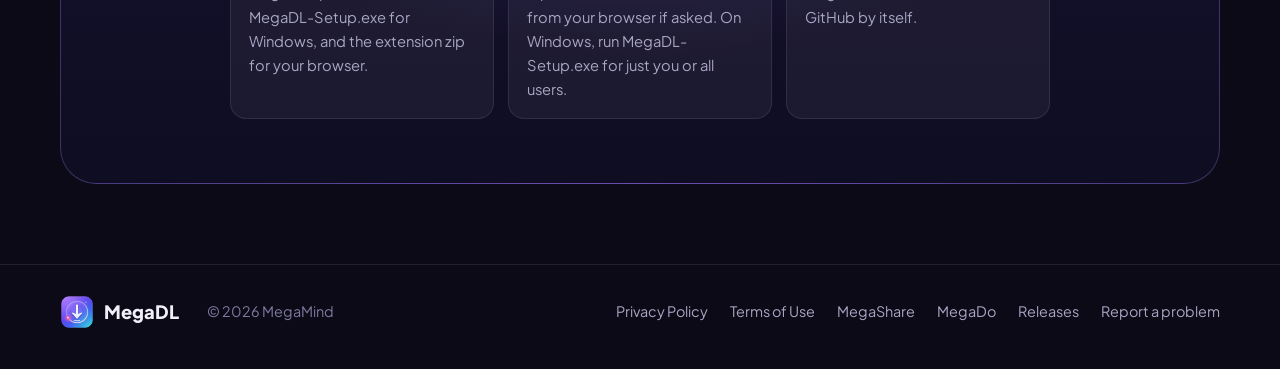
==== commit 6c64b227: "Easy on your disk: progress saved every 30 s, nothing written when nothing changed Co-Authored-By: C" ====
--- a/index.html
+++ b/index.html
@@ -440,7 +440,7 @@
     <div class="step reveal"><h3>Uses what you have</h3><p>MegaDL finds yt-dlp and FFmpeg if they're already installed, as programs or through Python. If not, it installs its own.</p></div>
     <div class="step reveal"><h3>Schedule it</h3><p>Several queues, each with its own start and stop times, days and download limit. When they finish, do nothing, exit, sleep or shut down, with 60 seconds to cancel.</p></div>
     <div class="step reveal"><h3>A full download manager</h3><p>Categories with their own folders, a link grabber for whole pages, image galleries, checksums, archive extraction, FTP, torrents and magnet links, and RSS feeds that download new items for you.</p></div>
-    <div class="step reveal"><h3>Light in the background</h3><p>Behind other windows, minimized or in the tray, MegaDL stops drawing and checking its screens, so it uses next to no CPU or GPU while your downloads keep going.</p></div>
+    <div class="step reveal"><h3>Light in the background</h3><p>Behind other windows, minimized or in the tray, MegaDL stops drawing and checking its screens, so it uses next to no CPU or GPU while your downloads keep going. It's easy on your disk too: progress is saved every 30 seconds, not rewritten every 2.</p></div>
     <div class="step reveal"><h3>Add your own plugins</h3><p>Point MegaDL at your own script to turn a site's page links into direct downloads, or to pull links out of a page.</p></div>
   </div>
 
